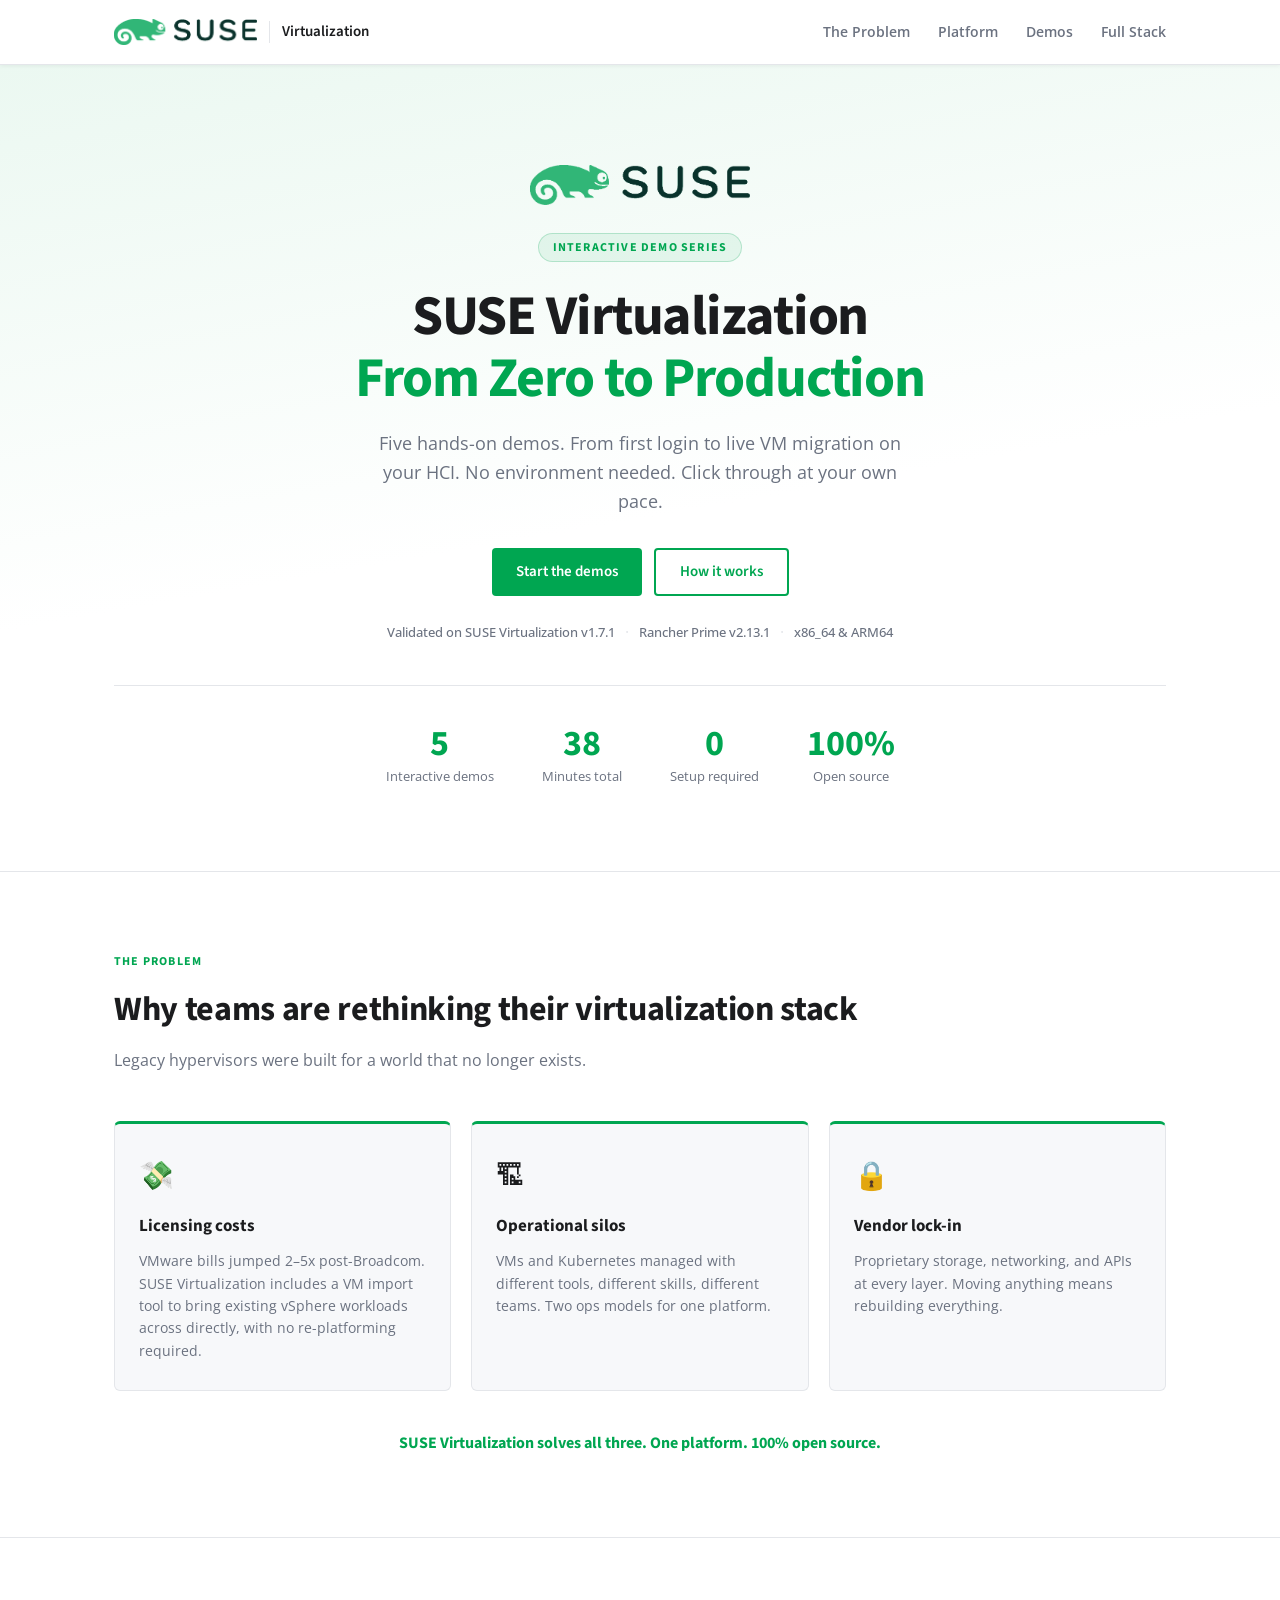
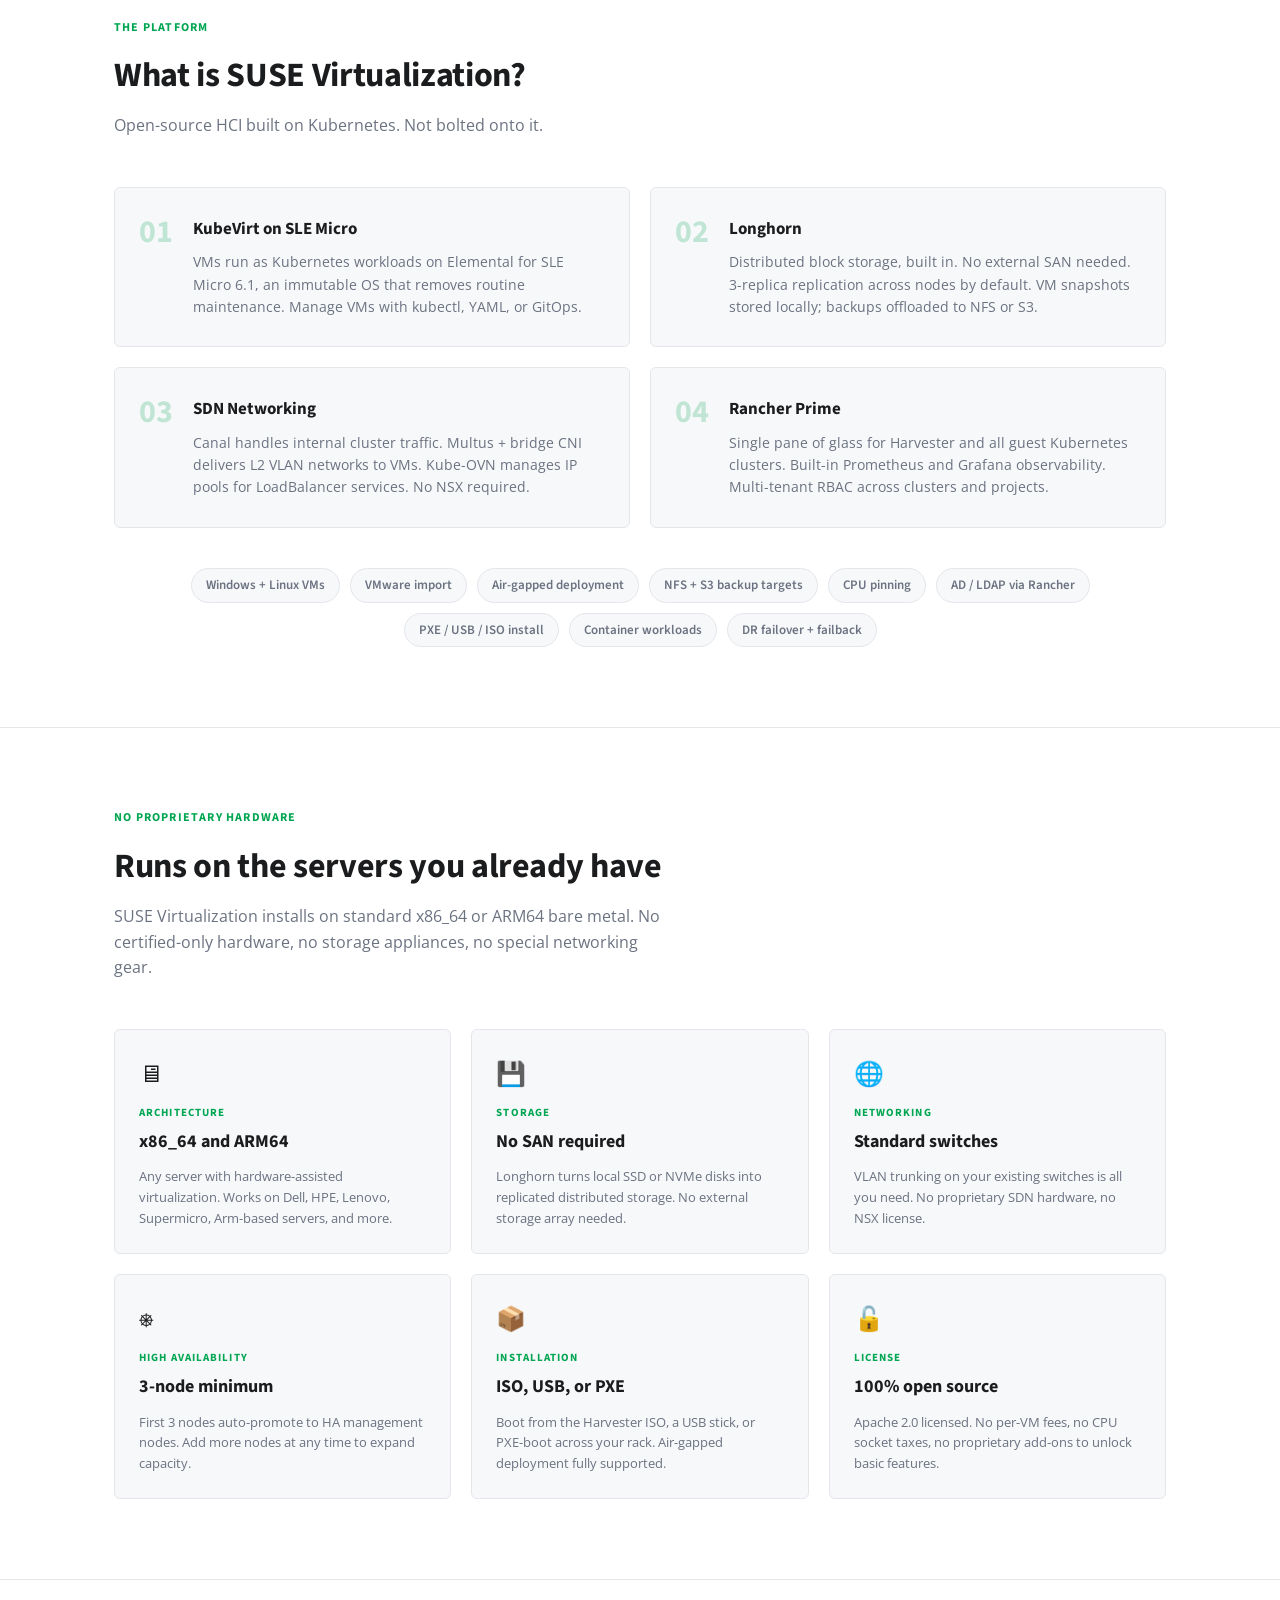
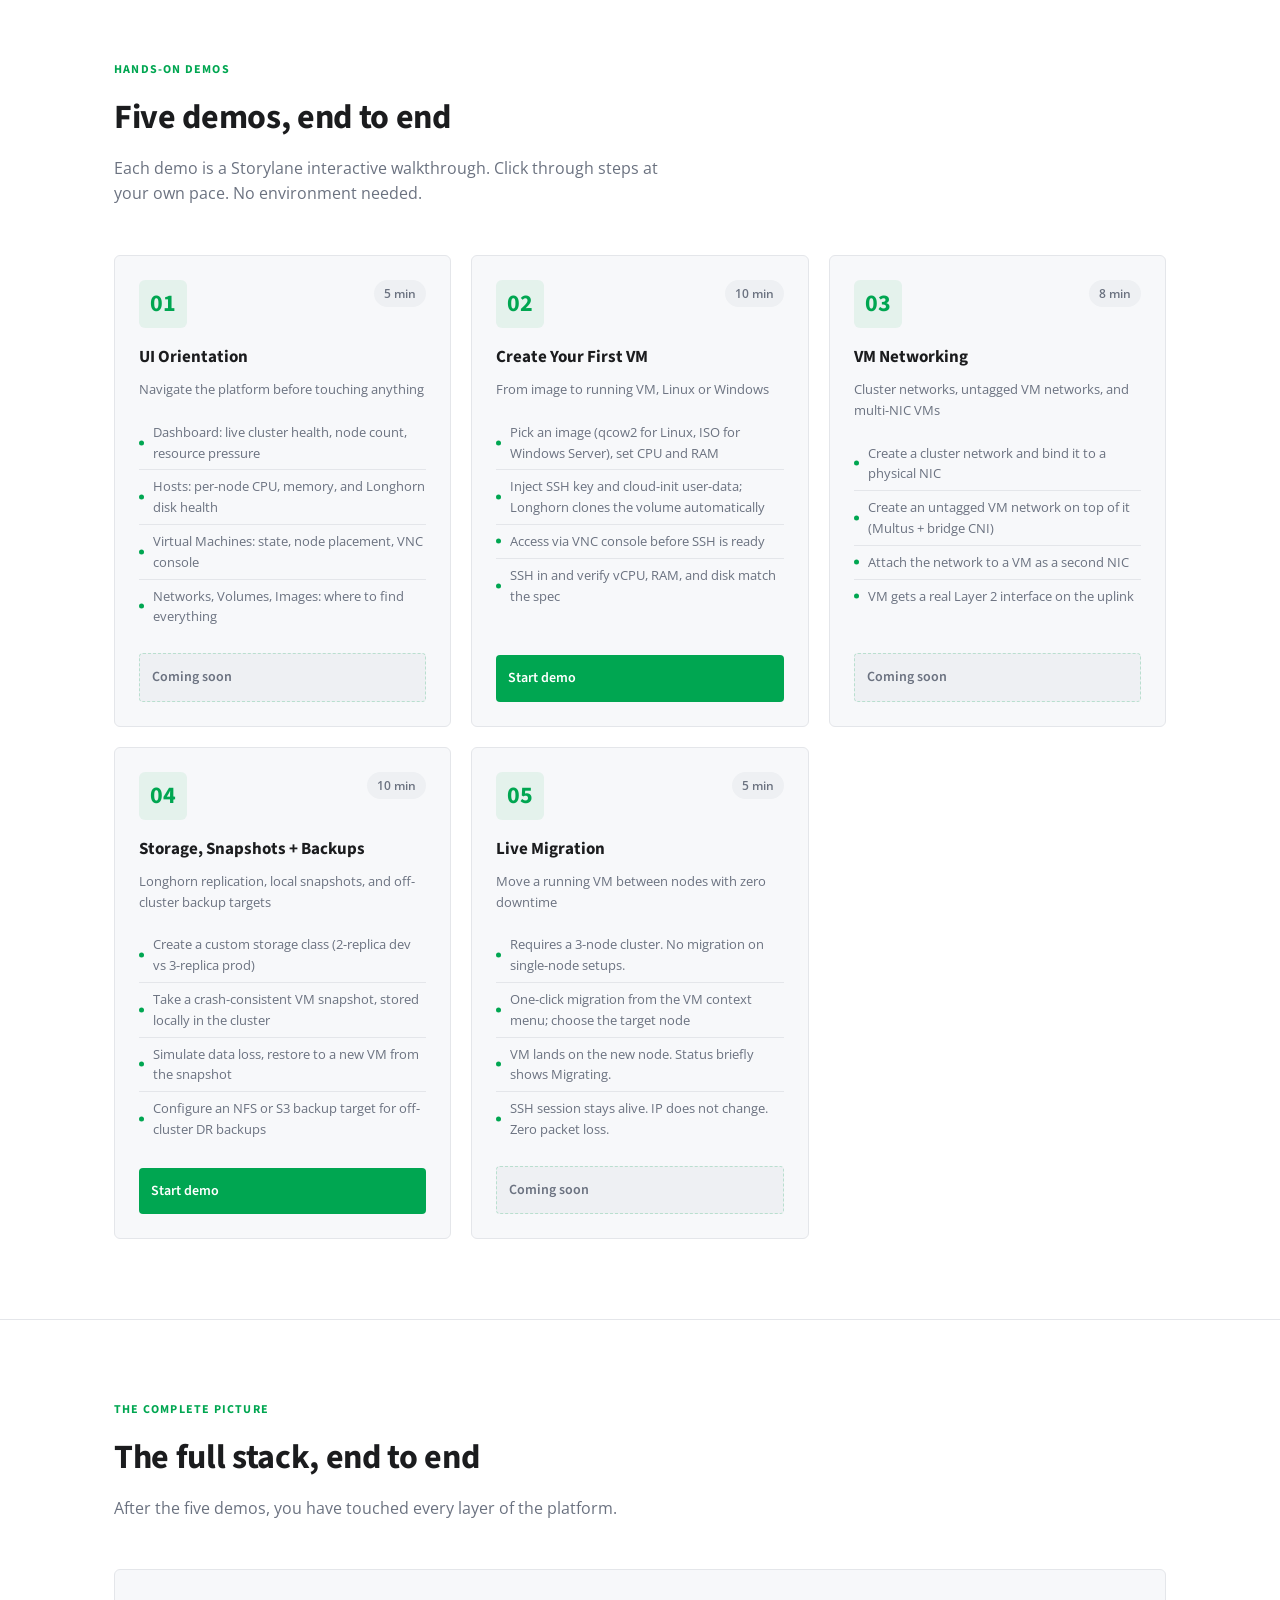
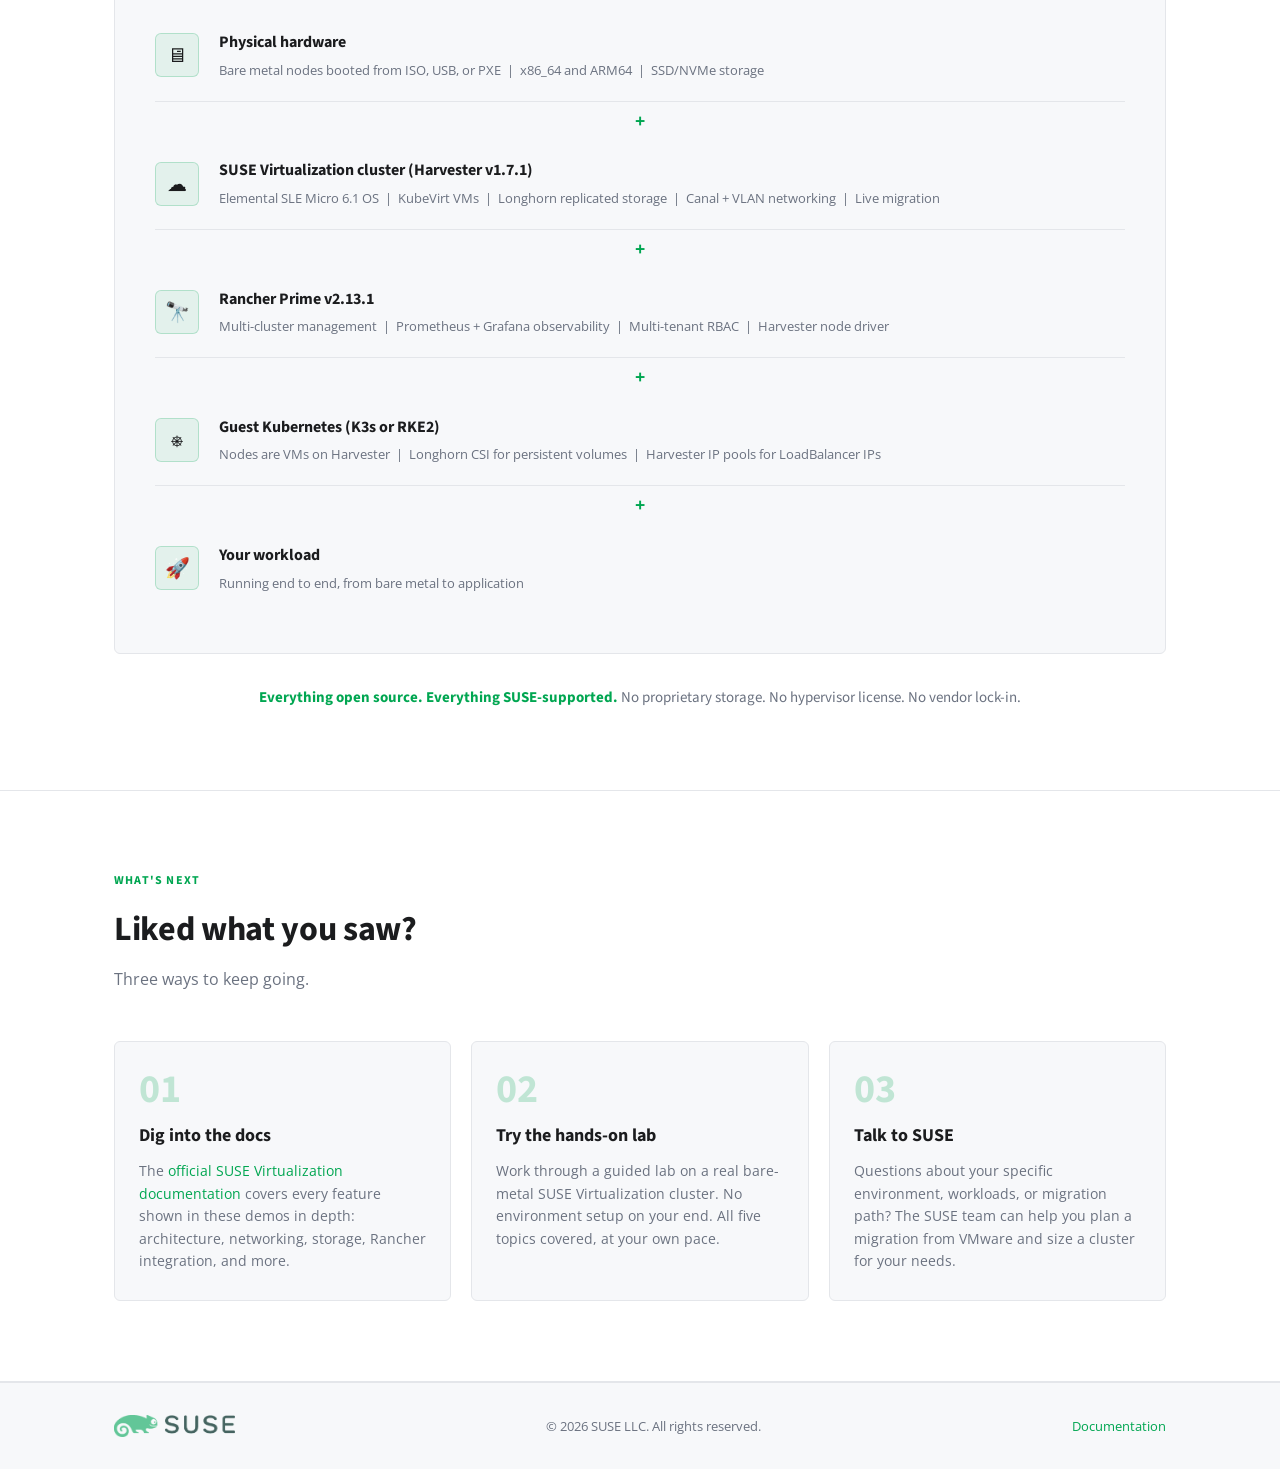
==== index.html @ 4e522ab7 "content: add Storylane link for Lab 04 Storage Snapshots and Backups" ====
<!DOCTYPE html>
<html lang="en">
<head>
  <meta charset="UTF-8">
  <meta name="viewport" content="width=device-width, initial-scale=1.0">
  <title>SUSE Virtualization: From Zero to Production</title>
  <meta name="description" content="Six interactive Storylane demos covering SUSE Virtualization from first login to a running Kubernetes cluster on your HCI.">
  <link rel="preconnect" href="https://fonts.googleapis.com">
  <link rel="preconnect" href="https://fonts.gstatic.com" crossorigin>
  <link href="https://fonts.googleapis.com/css2?family=Source+Sans+Pro:wght@400;600;700&family=Open+Sans:wght@400;500;600&display=swap" rel="stylesheet">
  <link rel="stylesheet" href="css/style.css">
</head>
<body>

<!-- ── Nav ────────────────────────────────────────────────────── -->
<nav>
  <div class="nav-inner">
    <a href="index.html" class="logo">
      <img src="img/suse-logo.png" alt="SUSE" class="logo-img">
      <span class="logo-divider"></span>
      <span class="logo-product">Virtualization</span>
    </a>
    <div class="nav-links">
      <a href="#problem">The Problem</a>
      <a href="#platform">Platform</a>
      <a href="#demos">Demos</a>
      <a href="#stack">Full Stack</a>
    </div>
  </div>
</nav>

<!-- ── Hero ───────────────────────────────────────────────────── -->
<section class="hero">
  <div class="container">
    <img src="img/suse-logo.png" alt="SUSE" class="hero-logo">
    <div class="hero-badge">Interactive Demo Series</div>
    <h1>SUSE Virtualization<br><span class="accent">From Zero to Production</span></h1>
    <p class="hero-sub">Five hands-on demos. From first login to live VM migration on your HCI. No environment needed. Click through at your own pace.</p>
    <div class="hero-ctas">
      <a href="#demos" class="btn btn-primary">Start the demos</a>
      <a href="#platform" class="btn btn-outline">How it works</a>
    </div>
    <div class="hero-meta">
      <span class="hero-version">Validated on SUSE Virtualization v1.7.1</span>
      <span class="hero-meta-sep">·</span>
      <span class="hero-version">Rancher Prime v2.13.1</span>
      <span class="hero-meta-sep">·</span>
      <span class="hero-version">x86_64 &amp; ARM64</span>
    </div>
    <div class="hero-stats">
      <div class="stat">
        <span class="stat-num">5</span>
        <span class="stat-label">Interactive demos</span>
      </div>
      <div class="stat">
        <span class="stat-num">38</span>
        <span class="stat-label">Minutes total</span>
      </div>
      <div class="stat">
        <span class="stat-num">0</span>
        <span class="stat-label">Setup required</span>
      </div>
      <div class="stat">
        <span class="stat-num">100%</span>
        <span class="stat-label">Open source</span>
      </div>
    </div>
  </div>
</section>

<!-- ── Problem ────────────────────────────────────────────────── -->
<section id="problem">
  <div class="container">
    <div class="section-label">The problem</div>
    <h2 class="section-title">Why teams are rethinking their virtualization stack</h2>
    <p class="section-sub">Legacy hypervisors were built for a world that no longer exists.</p>
    <div class="pain-grid">
      <div class="pain-card">
        <div class="pain-icon">💸</div>
        <div class="pain-title">Licensing costs</div>
        <p class="pain-body">VMware bills jumped 2–5x post-Broadcom. SUSE Virtualization includes a VM import tool to bring existing vSphere workloads across directly, with no re-platforming required.</p>
      </div>
      <div class="pain-card">
        <div class="pain-icon">🏗</div>
        <div class="pain-title">Operational silos</div>
        <p class="pain-body">VMs and Kubernetes managed with different tools, different skills, different teams. Two ops models for one platform.</p>
      </div>
      <div class="pain-card">
        <div class="pain-icon">🔒</div>
        <div class="pain-title">Vendor lock-in</div>
        <p class="pain-body">Proprietary storage, networking, and APIs at every layer. Moving anything means rebuilding everything.</p>
      </div>
    </div>
    <p class="problem-cta">SUSE Virtualization solves all three. One platform. 100% open source.</p>
  </div>
</section>

<!-- ── Platform ───────────────────────────────────────────────── -->
<section id="platform">
  <div class="container">
    <div class="section-label">The platform</div>
    <h2 class="section-title">What is SUSE Virtualization?</h2>
    <p class="section-sub">Open-source HCI built on Kubernetes. Not bolted onto it.</p>
    <div class="pillars-grid">
      <div class="pillar-card">
        <div class="pillar-num">01</div>
        <div>
          <div class="pillar-title">KubeVirt on SLE Micro</div>
          <p class="pillar-body">VMs run as Kubernetes workloads on Elemental for SLE Micro 6.1, an immutable OS that removes routine maintenance. Manage VMs with kubectl, YAML, or GitOps.</p>
        </div>
      </div>
      <div class="pillar-card">
        <div class="pillar-num">02</div>
        <div>
          <div class="pillar-title">Longhorn</div>
          <p class="pillar-body">Distributed block storage, built in. No external SAN needed. 3-replica replication across nodes by default. VM snapshots stored locally; backups offloaded to NFS or S3.</p>
        </div>
      </div>
      <div class="pillar-card">
        <div class="pillar-num">03</div>
        <div>
          <div class="pillar-title">SDN Networking</div>
          <p class="pillar-body">Canal handles internal cluster traffic. Multus + bridge CNI delivers L2 VLAN networks to VMs. Kube-OVN manages IP pools for LoadBalancer services. No NSX required.</p>
        </div>
      </div>
      <div class="pillar-card">
        <div class="pillar-num">04</div>
        <div>
          <div class="pillar-title">Rancher Prime</div>
          <p class="pillar-body">Single pane of glass for Harvester and all guest Kubernetes clusters. Built-in Prometheus and Grafana observability. Multi-tenant RBAC across clusters and projects.</p>
        </div>
      </div>
    </div>

    <div class="feature-strip">
      <span class="feature-pill">Windows + Linux VMs</span>
      <span class="feature-pill">VMware import</span>
      <span class="feature-pill">Air-gapped deployment</span>
      <span class="feature-pill">NFS + S3 backup targets</span>
      <span class="feature-pill">CPU pinning</span>
      <span class="feature-pill">AD / LDAP via Rancher</span>
      <span class="feature-pill">PXE / USB / ISO install</span>
      <span class="feature-pill">Container workloads</span>
      <span class="feature-pill">DR failover + failback</span>
    </div>
  </div>
</section>

<!-- ── Requirements ───────────────────────────────────────────── -->
<section id="requirements">
  <div class="container">
    <div class="section-label">No proprietary hardware</div>
    <h2 class="section-title">Runs on the servers you already have</h2>
    <p class="section-sub">SUSE Virtualization installs on standard x86_64 or ARM64 bare metal. No certified-only hardware, no storage appliances, no special networking gear.</p>
    <div class="req-grid">

      <div class="req-card">
        <div class="req-icon">🖥</div>
        <div class="req-label">Architecture</div>
        <div class="req-spec">x86_64 and ARM64</div>
        <p class="req-note">Any server with hardware-assisted virtualization. Works on Dell, HPE, Lenovo, Supermicro, Arm-based servers, and more.</p>
      </div>

      <div class="req-card">
        <div class="req-icon">💾</div>
        <div class="req-label">Storage</div>
        <div class="req-spec">No SAN required</div>
        <p class="req-note">Longhorn turns local SSD or NVMe disks into replicated distributed storage. No external storage array needed.</p>
      </div>

      <div class="req-card">
        <div class="req-icon">🌐</div>
        <div class="req-label">Networking</div>
        <div class="req-spec">Standard switches</div>
        <p class="req-note">VLAN trunking on your existing switches is all you need. No proprietary SDN hardware, no NSX license.</p>
      </div>

      <div class="req-card">
        <div class="req-icon">⎈</div>
        <div class="req-label">High availability</div>
        <div class="req-spec">3-node minimum</div>
        <p class="req-note">First 3 nodes auto-promote to HA management nodes. Add more nodes at any time to expand capacity.</p>
      </div>

      <div class="req-card">
        <div class="req-icon">📦</div>
        <div class="req-label">Installation</div>
        <div class="req-spec">ISO, USB, or PXE</div>
        <p class="req-note">Boot from the Harvester ISO, a USB stick, or PXE-boot across your rack. Air-gapped deployment fully supported.</p>
      </div>

      <div class="req-card">
        <div class="req-icon">🔓</div>
        <div class="req-label">License</div>
        <div class="req-spec">100% open source</div>
        <p class="req-note">Apache 2.0 licensed. No per-VM fees, no CPU socket taxes, no proprietary add-ons to unlock basic features.</p>
      </div>

    </div>
  </div>
</section>

<!-- ── Demos ──────────────────────────────────────────────────── -->
<section id="demos">
  <div class="container">
    <div class="section-label">Hands-on demos</div>
    <h2 class="section-title">Five demos, end to end</h2>
    <p class="section-sub">Each demo is a Storylane interactive walkthrough. Click through steps at your own pace. No environment needed.</p>
    <div class="demos-grid">

      <div class="demo-card">
        <div class="demo-header">
          <div class="demo-num">01</div>
          <span class="demo-duration">5 min</span>
        </div>
        <div class="demo-title">UI Orientation</div>
        <div class="demo-sub">Navigate the platform before touching anything</div>
        <ul class="demo-points">
          <li>Dashboard: live cluster health, node count, resource pressure</li>
          <li>Hosts: per-node CPU, memory, and Longhorn disk health</li>
          <li>Virtual Machines: state, node placement, VNC console</li>
          <li>Networks, Volumes, Images: where to find everything</li>
        </ul>
        <a href="lab.html?lab=01" target="_blank" class="btn-demo placeholder">Coming soon</a>
      </div>

      <div class="demo-card">
        <div class="demo-header">
          <div class="demo-num">02</div>
          <span class="demo-duration">10 min</span>
        </div>
        <div class="demo-title">Create Your First VM</div>
        <div class="demo-sub">From image to running VM, Linux or Windows</div>
        <ul class="demo-points">
          <li>Pick an image (qcow2 for Linux, ISO for Windows Server), set CPU and RAM</li>
          <li>Inject SSH key and cloud-init user-data; Longhorn clones the volume automatically</li>
          <li>Access via VNC console before SSH is ready</li>
          <li>SSH in and verify vCPU, RAM, and disk match the spec</li>
        </ul>
        <a href="lab.html?lab=02" target="_blank" class="btn-demo">Start demo</a>
      </div>

      <div class="demo-card">
        <div class="demo-header">
          <div class="demo-num">03</div>
          <span class="demo-duration">8 min</span>
        </div>
        <div class="demo-title">VM Networking</div>
        <div class="demo-sub">Cluster networks, untagged VM networks, and multi-NIC VMs</div>
        <ul class="demo-points">
          <li>Create a cluster network and bind it to a physical NIC</li>
          <li>Create an untagged VM network on top of it (Multus + bridge CNI)</li>
          <li>Attach the network to a VM as a second NIC</li>
          <li>VM gets a real Layer 2 interface on the uplink</li>
        </ul>
        <a href="lab.html?lab=03" target="_blank" class="btn-demo placeholder">Coming soon</a>
      </div>

      <div class="demo-card">
        <div class="demo-header">
          <div class="demo-num">04</div>
          <span class="demo-duration">10 min</span>
        </div>
        <div class="demo-title">Storage, Snapshots + Backups</div>
        <div class="demo-sub">Longhorn replication, local snapshots, and off-cluster backup targets</div>
        <ul class="demo-points">
          <li>Create a custom storage class (2-replica dev vs 3-replica prod)</li>
          <li>Take a crash-consistent VM snapshot, stored locally in the cluster</li>
          <li>Simulate data loss, restore to a new VM from the snapshot</li>
          <li>Configure an NFS or S3 backup target for off-cluster DR backups</li>
        </ul>
        <a href="lab.html?lab=04" target="_blank" class="btn-demo">Start demo</a>
      </div>

      <div class="demo-card">
        <div class="demo-header">
          <div class="demo-num">05</div>
          <span class="demo-duration">5 min</span>
        </div>
        <div class="demo-title">Live Migration</div>
        <div class="demo-sub">Move a running VM between nodes with zero downtime</div>
        <ul class="demo-points">
          <li>Requires a 3-node cluster. No migration on single-node setups.</li>
          <li>One-click migration from the VM context menu; choose the target node</li>
          <li>VM lands on the new node. Status briefly shows Migrating.</li>
          <li>SSH session stays alive. IP does not change. Zero packet loss.</li>
        </ul>
        <a href="lab.html?lab=05" target="_blank" class="btn-demo placeholder">Coming soon</a>
      </div>


    </div>
  </div>
</section>

<!-- ── Full Stack ─────────────────────────────────────────────── -->
<section id="stack">
  <div class="container">
    <div class="section-label">The complete picture</div>
    <h2 class="section-title">The full stack, end to end</h2>
    <p class="section-sub">After the five demos, you have touched every layer of the platform.</p>
    <div class="stack-diagram">
      <div class="stack-layer">
        <div class="stack-icon">🖥</div>
        <div class="stack-info">
          <div class="stack-name">Physical hardware</div>
          <div class="stack-desc">Bare metal nodes booted from ISO, USB, or PXE &nbsp;|&nbsp; x86_64 and ARM64 &nbsp;|&nbsp; SSD/NVMe storage</div>
        </div>
      </div>
      <div class="stack-connector">+</div>
      <div class="stack-layer">
        <div class="stack-icon">☁️</div>
        <div class="stack-info">
          <div class="stack-name">SUSE Virtualization cluster (Harvester v1.7.1)</div>
          <div class="stack-desc">Elemental SLE Micro 6.1 OS &nbsp;|&nbsp; KubeVirt VMs &nbsp;|&nbsp; Longhorn replicated storage &nbsp;|&nbsp; Canal + VLAN networking &nbsp;|&nbsp; Live migration</div>
        </div>
      </div>
      <div class="stack-connector">+</div>
      <div class="stack-layer">
        <div class="stack-icon">🔭</div>
        <div class="stack-info">
          <div class="stack-name">Rancher Prime v2.13.1</div>
          <div class="stack-desc">Multi-cluster management &nbsp;|&nbsp; Prometheus + Grafana observability &nbsp;|&nbsp; Multi-tenant RBAC &nbsp;|&nbsp; Harvester node driver</div>
        </div>
      </div>
      <div class="stack-connector">+</div>
      <div class="stack-layer">
        <div class="stack-icon">⎈</div>
        <div class="stack-info">
          <div class="stack-name">Guest Kubernetes (K3s or RKE2)</div>
          <div class="stack-desc">Nodes are VMs on Harvester &nbsp;|&nbsp; Longhorn CSI for persistent volumes &nbsp;|&nbsp; Harvester IP pools for LoadBalancer IPs</div>
        </div>
      </div>
      <div class="stack-connector">+</div>
      <div class="stack-layer">
        <div class="stack-icon">🚀</div>
        <div class="stack-info">
          <div class="stack-name">Your workload</div>
          <div class="stack-desc">Running end to end, from bare metal to application</div>
        </div>
      </div>
    </div>
    <p class="stack-footer">
      Everything open source. Everything SUSE-supported.
      <span> No proprietary storage. No hypervisor license. No vendor lock-in.</span>
    </p>
  </div>
</section>

<!-- ── Next Steps ─────────────────────────────────────────────── -->
<section>
  <div class="container">
    <div class="section-label">What's next</div>
    <h2 class="section-title">Liked what you saw?</h2>
    <p class="section-sub">Three ways to keep going.</p>
    <div class="steps-grid">
      <div class="step-card">
        <div class="step-n">01</div>
        <div class="step-title">Dig into the docs</div>
        <p class="step-body">The <a href="https://documentation.suse.com/cloudnative/virtualization/" target="_blank">official SUSE Virtualization documentation</a> covers every feature shown in these demos in depth: architecture, networking, storage, Rancher integration, and more.</p>
      </div>
      <div class="step-card">
        <div class="step-n">02</div>
        <div class="step-title">Try the hands-on lab</div>
        <p class="step-body">Work through a guided lab on a real bare-metal SUSE Virtualization cluster. No environment setup on your end. All five topics covered, at your own pace.</p>
      </div>
      <div class="step-card">
        <div class="step-n">03</div>
        <div class="step-title">Talk to SUSE</div>
        <p class="step-body">Questions about your specific environment, workloads, or migration path? The SUSE team can help you plan a migration from VMware and size a cluster for your needs.</p>
      </div>
    </div>
  </div>
</section>

<!-- ── Footer ─────────────────────────────────────────────────── -->
<footer>
  <div class="container">
    <div class="footer-inner">
      <img src="img/suse-logo.png" alt="SUSE" class="footer-logo-img">
      <span>© 2026 SUSE LLC. All rights reserved.</span>
      <a href="https://documentation.suse.com/cloudnative/virtualization/" target="_blank">Documentation</a>
    </div>
  </div>
</footer>

</body>
</html>
---- css/style.css ----
:root {
  --bg:           #FFFFFF;
  --surface:      #F7F8FA;
  --surface-hi:   #EEF0F3;
  --green:        #00A651;
  --green-alt:    #73BA25;
  --green-dim:    rgba(0, 166, 81, 0.08);
  --green-border: rgba(0, 166, 81, 0.22);
  --text:         #1B1C1E;
  --gray:         #6B7280;
  --border:       #E4E6EA;
  --font-head:    'Source Sans Pro', system-ui, sans-serif;
  --font-body:    'Open Sans', system-ui, sans-serif;
}

*, *::before, *::after { box-sizing: border-box; margin: 0; padding: 0; }

html { scroll-behavior: smooth; }

body {
  background: var(--bg);
  color: var(--text);
  font-family: var(--font-body);
  font-size: 16px;
  line-height: 1.6;
  -webkit-font-smoothing: antialiased;
}

.container { max-width: 1100px; margin: 0 auto; padding: 0 24px; }

a { color: var(--green); text-decoration: none; }
a:hover { text-decoration: underline; }

/* ── Nav ─────────────────────────────────────────────────────── */
nav {
  position: sticky;
  top: 0;
  z-index: 100;
  background: rgba(255, 255, 255, 0.96);
  backdrop-filter: blur(12px);
  border-bottom: 1px solid var(--border);
  box-shadow: 0 1px 4px rgba(0, 0, 0, 0.06);
}

.nav-inner {
  max-width: 1100px;
  margin: 0 auto;
  padding: 0 24px;
  height: 64px;
  display: flex;
  align-items: center;
  justify-content: space-between;
}

.logo {
  display: flex;
  align-items: center;
  gap: 12px;
  text-decoration: none;
}
.logo:hover { text-decoration: none; }
.logo-img { height: 26px; width: auto; display: block; }
.logo-divider {
  width: 1px;
  height: 22px;
  background: var(--border);
  flex-shrink: 0;
}
.logo-product { color: var(--text); font-family: var(--font-head); font-size: 15px; font-weight: 600; }

.nav-links { display: flex; gap: 28px; }
.nav-links a { color: var(--gray); font-size: 14px; font-weight: 600; transition: color 0.15s; }
.nav-links a:hover { color: var(--green); text-decoration: none; }

/* ── Buttons ─────────────────────────────────────────────────── */
.btn {
  display: inline-flex;
  align-items: center;
  gap: 8px;
  padding: 10px 24px;
  border-radius: 4px;
  font-family: var(--font-head);
  font-size: 15px;
  font-weight: 600;
  cursor: pointer;
  transition: all 0.15s;
  text-decoration: none;
}
.btn-primary  { background: var(--green); color: #fff; }
.btn-primary:hover  { background: #008f46; text-decoration: none; }
.btn-outline  { border: 2px solid var(--green); color: var(--green); background: transparent; }
.btn-outline:hover  { background: var(--green-dim); text-decoration: none; }
.btn-demo {
  width: 100%;
  justify-content: center;
  background: var(--green);
  color: #fff;
  padding: 12px;
  border-radius: 4px;
  font-family: var(--font-head);
  font-size: 14px;
  font-weight: 600;
  margin-top: auto;
}
.btn-demo:hover { background: #008f46; text-decoration: none; }
.btn-demo.placeholder {
  background: var(--surface-hi);
  color: var(--gray);
  border: 1px dashed var(--green-border);
  cursor: default;
}

/* ── Hero ────────────────────────────────────────────────────── */
.hero {
  padding: 100px 0 84px;
  text-align: center;
  border-bottom: 1px solid var(--border);
  background: linear-gradient(170deg, #EBF8F1 0%, #FFFFFF 55%);
}

.hero-logo {
  height: 40px;
  width: auto;
  margin: 0 auto 28px;
  display: block;
}

.hero-badge {
  display: inline-block;
  background: var(--green-dim);
  border: 1px solid var(--green-border);
  color: var(--green);
  font-family: var(--font-head);
  font-size: 12px;
  font-weight: 700;
  letter-spacing: 0.10em;
  text-transform: uppercase;
  padding: 4px 14px;
  border-radius: 999px;
  margin-bottom: 24px;
}

.hero h1 {
  font-family: var(--font-head);
  font-size: clamp(36px, 5vw, 56px);
  font-weight: 700;
  line-height: 1.1;
  letter-spacing: -0.02em;
  color: var(--text);
  margin-bottom: 20px;
}
.hero h1 .accent { color: var(--green); }

.hero-sub {
  color: var(--gray);
  font-size: 18px;
  max-width: 560px;
  margin: 0 auto 32px;
}

.hero-ctas { display: flex; gap: 12px; justify-content: center; margin-bottom: 24px; }

.hero-meta {
  display: flex;
  align-items: center;
  justify-content: center;
  gap: 10px;
  margin-bottom: 40px;
}
.hero-version {
  font-size: 13px;
  color: var(--gray);
  font-weight: 500;
}
.hero-meta-sep { color: var(--border); font-size: 16px; }

.hero-stats {
  display: flex;
  gap: 48px;
  justify-content: center;
  padding-top: 40px;
  border-top: 1px solid var(--border);
}
.stat { display: flex; flex-direction: column; align-items: center; }
.stat-num   { font-family: var(--font-head); font-size: 36px; font-weight: 700; color: var(--green); line-height: 1; }
.stat-label { font-size: 13px; color: var(--gray); margin-top: 4px; }

/* ── Sections shared ─────────────────────────────────────────── */
section { padding: 80px 0; border-bottom: 1px solid var(--border); }
.section-label {
  font-family: var(--font-head);
  font-size: 12px;
  font-weight: 700;
  letter-spacing: 0.10em;
  text-transform: uppercase;
  color: var(--green);
  margin-bottom: 12px;
}
.section-title {
  font-family: var(--font-head);
  font-size: clamp(24px, 3vw, 34px);
  font-weight: 700;
  letter-spacing: -0.01em;
  color: var(--text);
  margin-bottom: 10px;
}
.section-sub { color: var(--gray); font-size: 16px; max-width: 560px; margin-bottom: 48px; }

/* ── Problem ─────────────────────────────────────────────────── */
.pain-grid { display: grid; grid-template-columns: repeat(3, 1fr); gap: 20px; }
.pain-card {
  background: var(--surface);
  border: 1px solid var(--border);
  border-top: 3px solid var(--green);
  border-radius: 6px;
  padding: 28px 24px;
}
.pain-icon { font-size: 28px; margin-bottom: 16px; }
.pain-title { font-family: var(--font-head); font-size: 17px; font-weight: 700; margin-bottom: 10px; color: var(--text); }
.pain-body  { color: var(--gray); font-size: 14px; line-height: 1.6; }

.problem-cta {
  margin-top: 40px;
  text-align: center;
  font-family: var(--font-head);
  font-size: 16px;
  font-weight: 700;
  color: var(--green);
}

/* ── Platform pillars ────────────────────────────────────────── */
.pillars-grid { display: grid; grid-template-columns: repeat(2, 1fr); gap: 20px; }
.pillar-card {
  background: var(--surface);
  border: 1px solid var(--border);
  border-radius: 6px;
  padding: 28px 24px;
  display: flex;
  gap: 20px;
}
.pillar-num {
  font-family: var(--font-head);
  font-size: 32px;
  font-weight: 700;
  color: var(--green);
  opacity: 0.22;
  line-height: 1;
  flex-shrink: 0;
}
.pillar-title { font-family: var(--font-head); font-size: 17px; font-weight: 700; margin-bottom: 8px; color: var(--text); }
.pillar-body  { color: var(--gray); font-size: 14px; line-height: 1.6; }

/* ── Requirements ────────────────────────────────────────────── */
.req-grid { display: grid; grid-template-columns: repeat(3, 1fr); gap: 20px; }
.req-card {
  background: var(--surface);
  border: 1px solid var(--border);
  border-radius: 6px;
  padding: 24px;
}
.req-icon { font-size: 24px; margin-bottom: 12px; }
.req-label {
  font-family: var(--font-head);
  font-size: 11px;
  font-weight: 700;
  letter-spacing: 0.10em;
  text-transform: uppercase;
  color: var(--green);
  margin-bottom: 6px;
}
.req-spec {
  font-family: var(--font-head);
  font-size: 18px;
  font-weight: 700;
  color: var(--text);
  margin-bottom: 10px;
}
.req-prod { font-size: 14px; font-weight: 400; color: var(--gray); }
.req-note { font-size: 13px; color: var(--gray); line-height: 1.6; }

/* ── Demos grid ──────────────────────────────────────────────── */
.demos-grid { display: grid; grid-template-columns: repeat(3, 1fr); gap: 20px; }
.demo-card {
  background: var(--surface);
  border: 1px solid var(--border);
  border-radius: 6px;
  padding: 24px;
  display: flex;
  flex-direction: column;
  transition: box-shadow 0.15s, border-color 0.15s;
}
.demo-card:hover { border-color: var(--green); box-shadow: 0 4px 16px rgba(0, 166, 81, 0.10); }

.demo-header { display: flex; align-items: flex-start; justify-content: space-between; margin-bottom: 16px; }
.demo-num {
  font-family: var(--font-head);
  font-size: 24px;
  font-weight: 700;
  color: var(--green);
  line-height: 1;
  background: var(--green-dim);
  width: 48px; height: 48px;
  display: flex; align-items: center; justify-content: center;
  border-radius: 6px;
}
.demo-duration {
  font-size: 12px;
  font-weight: 600;
  color: var(--gray);
  background: var(--surface-hi);
  padding: 4px 10px;
  border-radius: 999px;
}
.demo-title { font-family: var(--font-head); font-size: 17px; font-weight: 700; margin-bottom: 8px; color: var(--text); }
.demo-sub   { color: var(--gray); font-size: 13px; margin-bottom: 16px; }
.demo-points { list-style: none; margin-bottom: 20px; flex: 1; }
.demo-points li {
  font-size: 13px;
  color: var(--gray);
  padding: 6px 0 6px 14px;
  border-bottom: 1px solid var(--border);
  position: relative;
}
.demo-points li::before {
  content: '';
  position: absolute;
  left: 0; top: 50%;
  transform: translateY(-50%);
  width: 5px; height: 5px;
  border-radius: 50%;
  background: var(--green);
}
.demo-points li:last-child { border-bottom: none; }

/* ── Full Stack ──────────────────────────────────────────────── */
.stack-diagram {
  background: var(--surface);
  border: 1px solid var(--border);
  border-radius: 6px;
  padding: 40px;
  display: flex;
  flex-direction: column;
  gap: 0;
}
.stack-layer {
  display: flex;
  align-items: center;
  gap: 20px;
  padding: 20px 0;
  border-bottom: 1px solid var(--border);
}
.stack-layer:last-child { border-bottom: none; }
.stack-connector {
  text-align: center;
  color: var(--green);
  font-size: 18px;
  font-weight: 700;
  padding: 4px 0;
}
.stack-icon {
  width: 44px; height: 44px;
  background: var(--green-dim);
  border: 1px solid var(--green-border);
  border-radius: 6px;
  display: flex; align-items: center; justify-content: center;
  font-size: 20px;
  flex-shrink: 0;
}
.stack-name { font-family: var(--font-head); font-size: 16px; font-weight: 700; margin-bottom: 4px; color: var(--text); }
.stack-desc { font-size: 13px; color: var(--gray); }

.stack-footer {
  margin-top: 32px;
  text-align: center;
  font-family: var(--font-head);
  font-size: 15px;
  font-weight: 700;
  color: var(--green);
}
.stack-footer span { color: var(--gray); font-weight: 400; }

/* ── Next Steps ──────────────────────────────────────────────── */
.steps-grid { display: grid; grid-template-columns: repeat(3, 1fr); gap: 20px; }
.step-card {
  background: var(--surface);
  border: 1px solid var(--border);
  border-radius: 6px;
  padding: 28px 24px;
}
.step-n    { font-family: var(--font-head); font-size: 40px; font-weight: 700; color: var(--green); opacity: 0.22; line-height: 1; margin-bottom: 12px; }
.step-title{ font-family: var(--font-head); font-size: 18px; font-weight: 700; margin-bottom: 10px; color: var(--text); }
.step-body { font-size: 14px; color: var(--gray); line-height: 1.6; }

/* ── Footer ──────────────────────────────────────────────────── */
footer {
  padding: 32px 0;
  border-top: 1px solid var(--border);
  background: var(--surface);
  text-align: center;
  color: var(--gray);
  font-size: 13px;
}
.footer-inner { display: flex; align-items: center; justify-content: space-between; flex-wrap: wrap; gap: 12px; }
.footer-logo-img { height: 22px; width: auto; display: block; opacity: 0.75; }
.footer-logo-img:hover { opacity: 1; }

/* ── Schedule page ───────────────────────────────────────────── */
.page-hero { padding: 64px 0 48px; border-bottom: 1px solid var(--border); background: linear-gradient(170deg, #EBF8F1 0%, #FFFFFF 55%); }
.page-hero-logo { height: 32px; width: auto; display: block; margin-bottom: 20px; }
.page-hero h1 { font-family: var(--font-head); font-size: clamp(28px, 4vw, 42px); font-weight: 700; letter-spacing: -0.01em; margin-bottom: 10px; color: var(--text); }
.page-hero p  { color: var(--gray); font-size: 16px; }

.schedule-section { padding: 64px 0; }

.day-grid { display: flex; flex-direction: column; gap: 16px; margin-bottom: 48px; }
.day-card {
  background: var(--surface);
  border: 1px solid var(--border);
  border-radius: 6px;
  padding: 24px 28px;
  display: grid;
  grid-template-columns: 80px 1fr;
  gap: 24px;
  align-items: start;
}
.day-label {
  font-family: var(--font-head);
  font-size: 13px;
  font-weight: 700;
  color: var(--green);
  text-transform: uppercase;
  letter-spacing: 0.08em;
  padding-top: 2px;
}
.day-tasks h3 { font-family: var(--font-head); font-size: 16px; font-weight: 700; margin-bottom: 8px; color: var(--text); }
.day-tasks p  { font-size: 14px; color: var(--gray); line-height: 1.6; }
.day-tags     { display: flex; gap: 8px; flex-wrap: wrap; margin-top: 10px; }
.tag {
  font-size: 12px;
  font-weight: 600;
  padding: 3px 10px;
  border-radius: 999px;
  background: var(--green-dim);
  border: 1px solid var(--green-border);
  color: var(--green);
}

.checklist-section { padding: 0 0 64px; }
.checklist-title   { font-family: var(--font-head); font-size: 20px; font-weight: 700; margin-bottom: 24px; color: var(--text); }
.checklist-table   { width: 100%; border-collapse: collapse; font-size: 14px; }
.checklist-table th {
  text-align: left;
  padding: 10px 14px;
  background: var(--surface);
  color: var(--gray);
  font-family: var(--font-head);
  font-weight: 700;
  font-size: 12px;
  text-transform: uppercase;
  letter-spacing: 0.06em;
  border-bottom: 2px solid var(--border);
}
.checklist-table td {
  padding: 12px 14px;
  border-bottom: 1px solid var(--border);
  color: var(--text);
}
.checklist-table tr:last-child td { border-bottom: none; }
.checklist-table tbody tr:hover { background: var(--surface); }
.check { color: var(--gray); font-size: 16px; }

/* ── Feature strip ───────────────────────────────────────────── */
.feature-strip {
  display: flex;
  flex-wrap: wrap;
  gap: 10px;
  justify-content: center;
  margin-top: 40px;
}
.feature-pill {
  font-family: var(--font-head);
  font-size: 13px;
  font-weight: 600;
  padding: 6px 14px;
  border-radius: 999px;
  background: var(--surface);
  border: 1px solid var(--border);
  color: var(--gray);
}

/* ── POC checklist (schedule.html) ───────────────────────────── */
.poc-section { padding: 64px 0; background: var(--surface); }
.poc-categories {
  display: grid;
  grid-template-columns: repeat(2, 1fr);
  gap: 28px;
  margin-top: 36px;
}
.poc-category {
  background: var(--bg);
  border: 1px solid var(--border);
  border-radius: 8px;
  padding: 22px 24px;
}
.poc-cat-title {
  font-family: var(--font-head);
  font-size: 11px;
  font-weight: 700;
  letter-spacing: 0.10em;
  text-transform: uppercase;
  color: var(--green);
  margin-bottom: 14px;
}
.poc-list {
  list-style: none;
  display: flex;
  flex-direction: column;
  gap: 8px;
}
.poc-list li {
  display: flex;
  align-items: baseline;
  gap: 10px;
  font-size: 14px;
  color: var(--text);
  line-height: 1.5;
}
.poc-num {
  font-family: var(--font-head);
  font-size: 11px;
  font-weight: 700;
  color: var(--gray);
  flex-shrink: 0;
  min-width: 22px;
}
.poc-note {
  margin-top: 32px;
  font-size: 13px;
  color: var(--gray);
  text-align: center;
}

/* ── Responsive: tablet (769px – 1024px) ────────────────────── */
@media (min-width: 769px) and (max-width: 1024px) {
  .container, .nav-inner { padding: 0 32px; }
  .pain-grid    { grid-template-columns: repeat(2, 1fr); }
  .req-grid     { grid-template-columns: repeat(2, 1fr); }
  .demos-grid   { grid-template-columns: repeat(2, 1fr); }
  .steps-grid   { grid-template-columns: repeat(2, 1fr); }
  .poc-categories { grid-template-columns: 1fr; }
  section       { padding: 64px 0; }
  .hero         { padding: 72px 0 64px; }
  .nav-links    { gap: 18px; }
  .nav-links a  { font-size: 13px; }
}

/* ── Responsive: large screens (≥1440px) ────────────────────── */
@media (min-width: 1440px) {
  .container, .nav-inner { max-width: 1360px; }
  body          { font-size: 17px; }
  section       { padding: 96px 0; }
  .hero         { padding: 120px 0 96px; }
  .hero-sub     { font-size: 20px; max-width: 640px; }
  .section-sub  { font-size: 17px; max-width: 680px; }
  .pain-body, .pillar-body, .req-note, .step-body { font-size: 15px; }
  .demo-sub     { font-size: 14px; }
  .demo-points li { font-size: 14px; }
}

/* ── Responsive: extra large screens (≥1920px) ──────────────── */
@media (min-width: 1920px) {
  .container, .nav-inner { max-width: 1760px; }
  body          { font-size: 18px; }
  section       { padding: 112px 0; }
  .hero         { padding: 140px 0 112px; }
  .hero-sub     { font-size: 22px; max-width: 760px; }
  .section-sub  { font-size: 18px; max-width: 800px; }
  .nav-inner    { height: 72px; }
  .logo-img     { height: 30px; }
  .logo-product { font-size: 17px; }
  .nav-links a  { font-size: 16px; }
  .pain-body, .pillar-body, .req-note, .step-body { font-size: 16px; }
  .demo-sub     { font-size: 15px; }
  .demo-points li { font-size: 15px; }
  .stack-desc   { font-size: 15px; }
  .stat-num     { font-size: 44px; }
  .stat-label   { font-size: 15px; }
}

/* ── Responsive: ultrawide screens (≥2560px) ────────────────── */
@media (min-width: 2560px) {
  .container, .nav-inner { max-width: 2200px; }
  body          { font-size: 20px; }
  .demos-grid   { grid-template-columns: repeat(6, 1fr); }
  .pain-grid    { grid-template-columns: repeat(3, 1fr); }
  .req-grid     { grid-template-columns: repeat(6, 1fr); }
  .steps-grid   { grid-template-columns: repeat(3, 1fr); }
}

/* ── Responsive: mobile (≤768px) ────────────────────────────── */
@media (max-width: 768px) {
  .pain-grid    { grid-template-columns: 1fr; }
  .pillars-grid { grid-template-columns: 1fr; }
  .req-grid     { grid-template-columns: 1fr; }
  .demos-grid   { grid-template-columns: 1fr; }
  .steps-grid   { grid-template-columns: 1fr; }
  .hero-stats   { gap: 24px; flex-wrap: wrap; }
  .nav-links    { display: none; }
  .day-card     { grid-template-columns: 1fr; gap: 8px; }
  .footer-inner { flex-direction: column; text-align: center; }
  .poc-categories { grid-template-columns: 1fr; }
  section       { padding: 48px 0; }
  .hero         { padding: 56px 0 48px; }
}
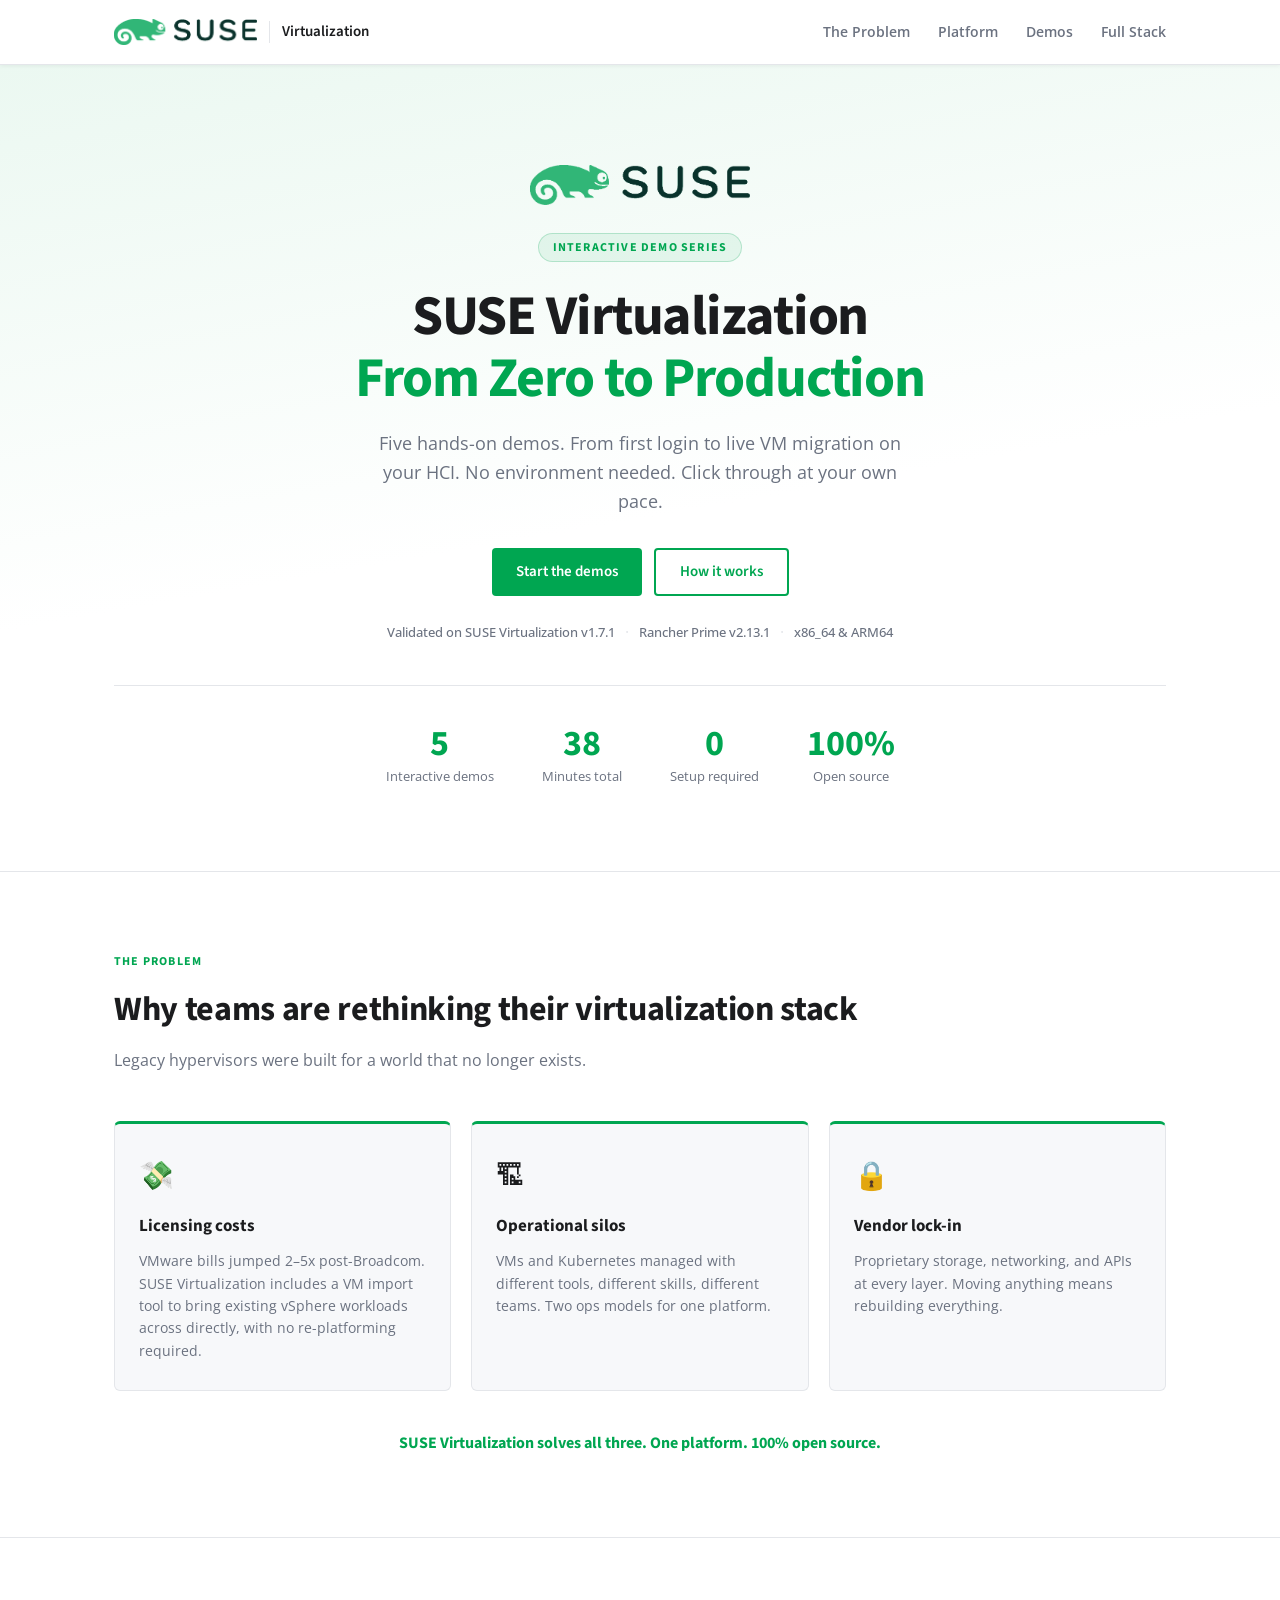
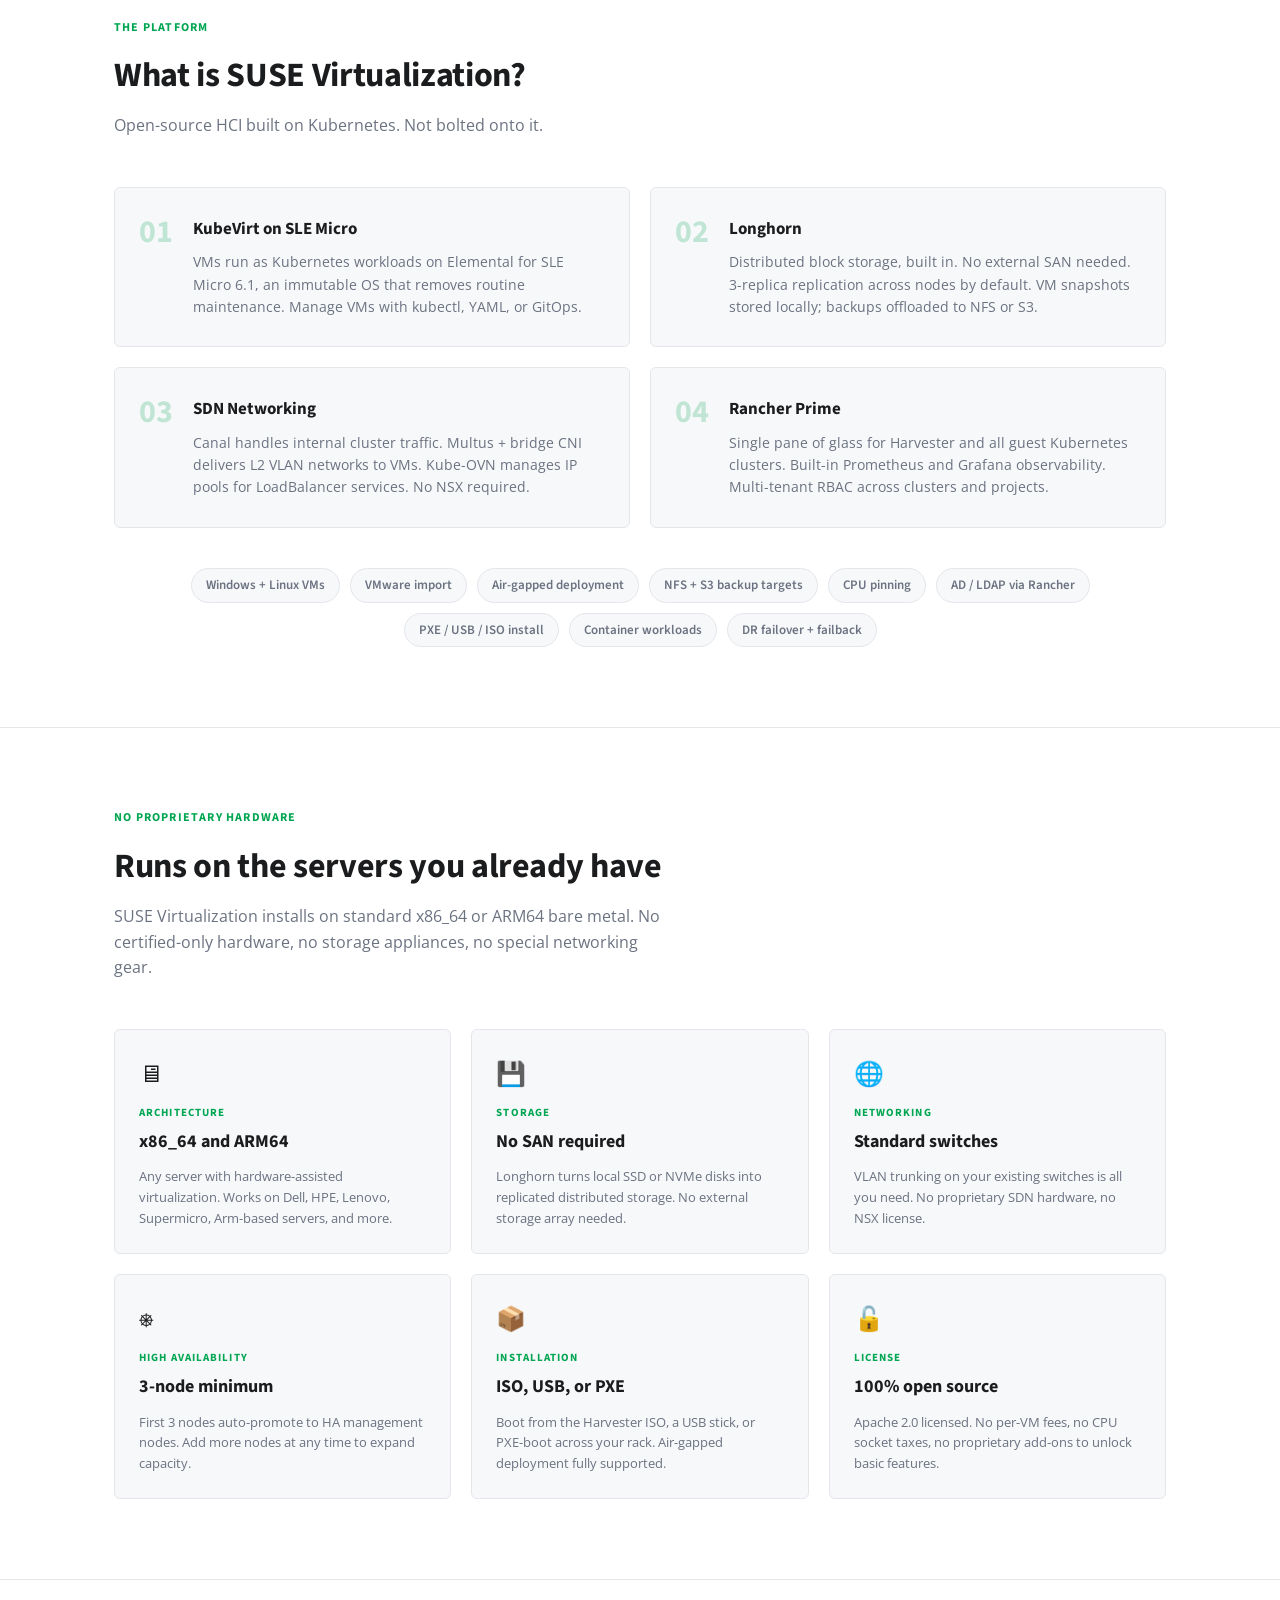
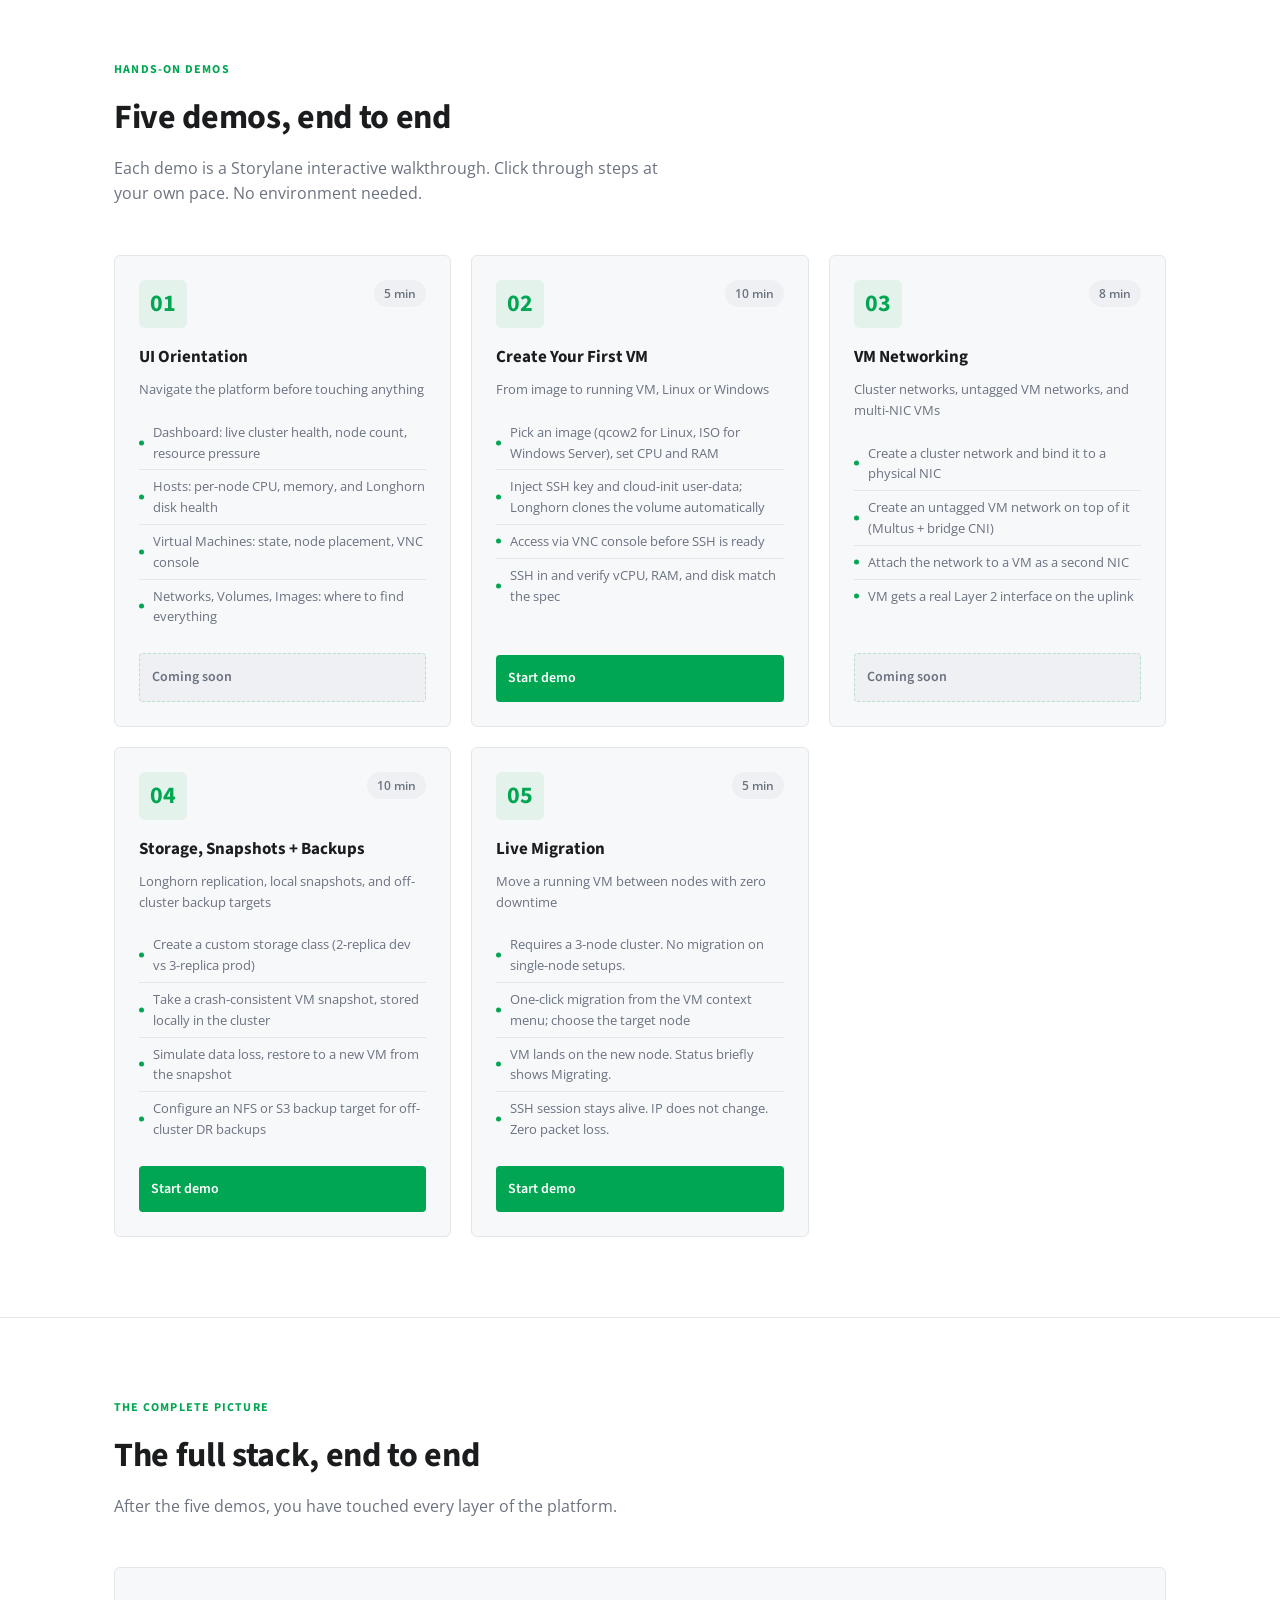
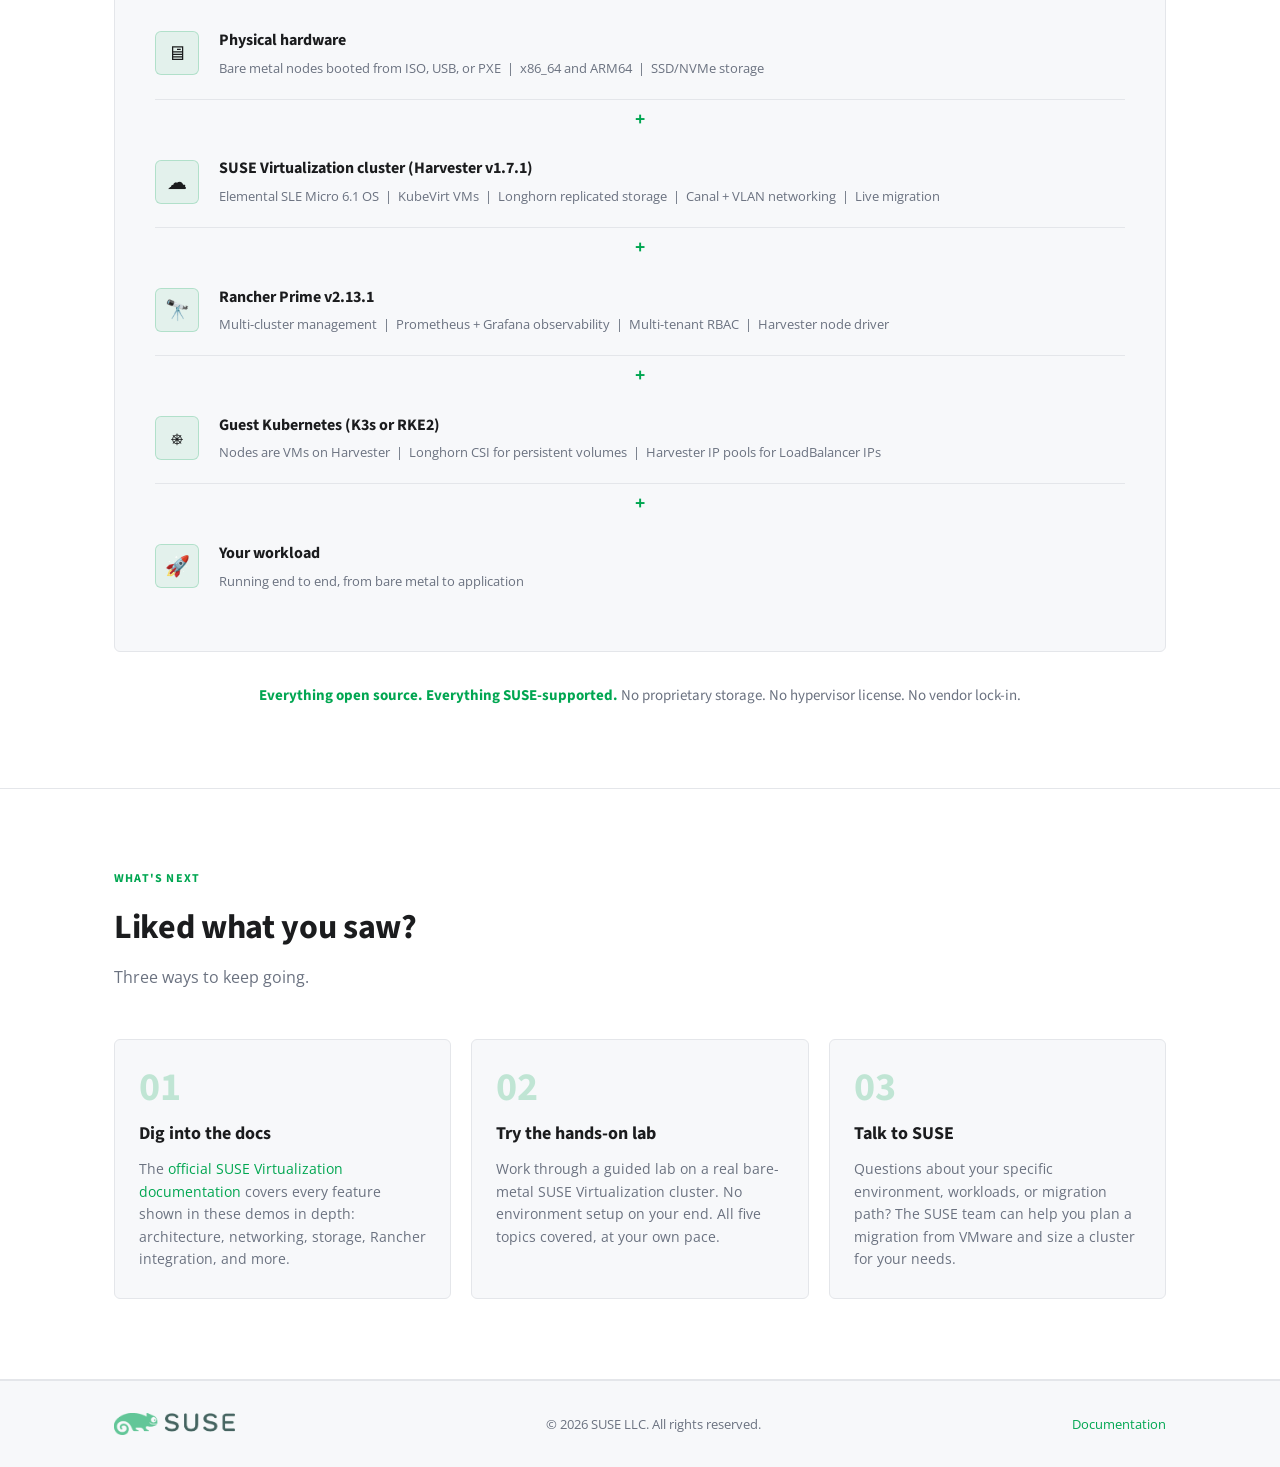
==== commit 7bef86da: "content: add Storylane link for Lab 05 Live Migration" ====
--- a/index.html
+++ b/index.html
@@ -285,7 +285,7 @@
           <li>VM lands on the new node. Status briefly shows Migrating.</li>
           <li>SSH session stays alive. IP does not change. Zero packet loss.</li>
         </ul>
-        <a href="lab.html?lab=05" target="_blank" class="btn-demo placeholder">Coming soon</a>
+        <a href="lab.html?lab=05" target="_blank" class="btn-demo">Start demo</a>
       </div>
 
 
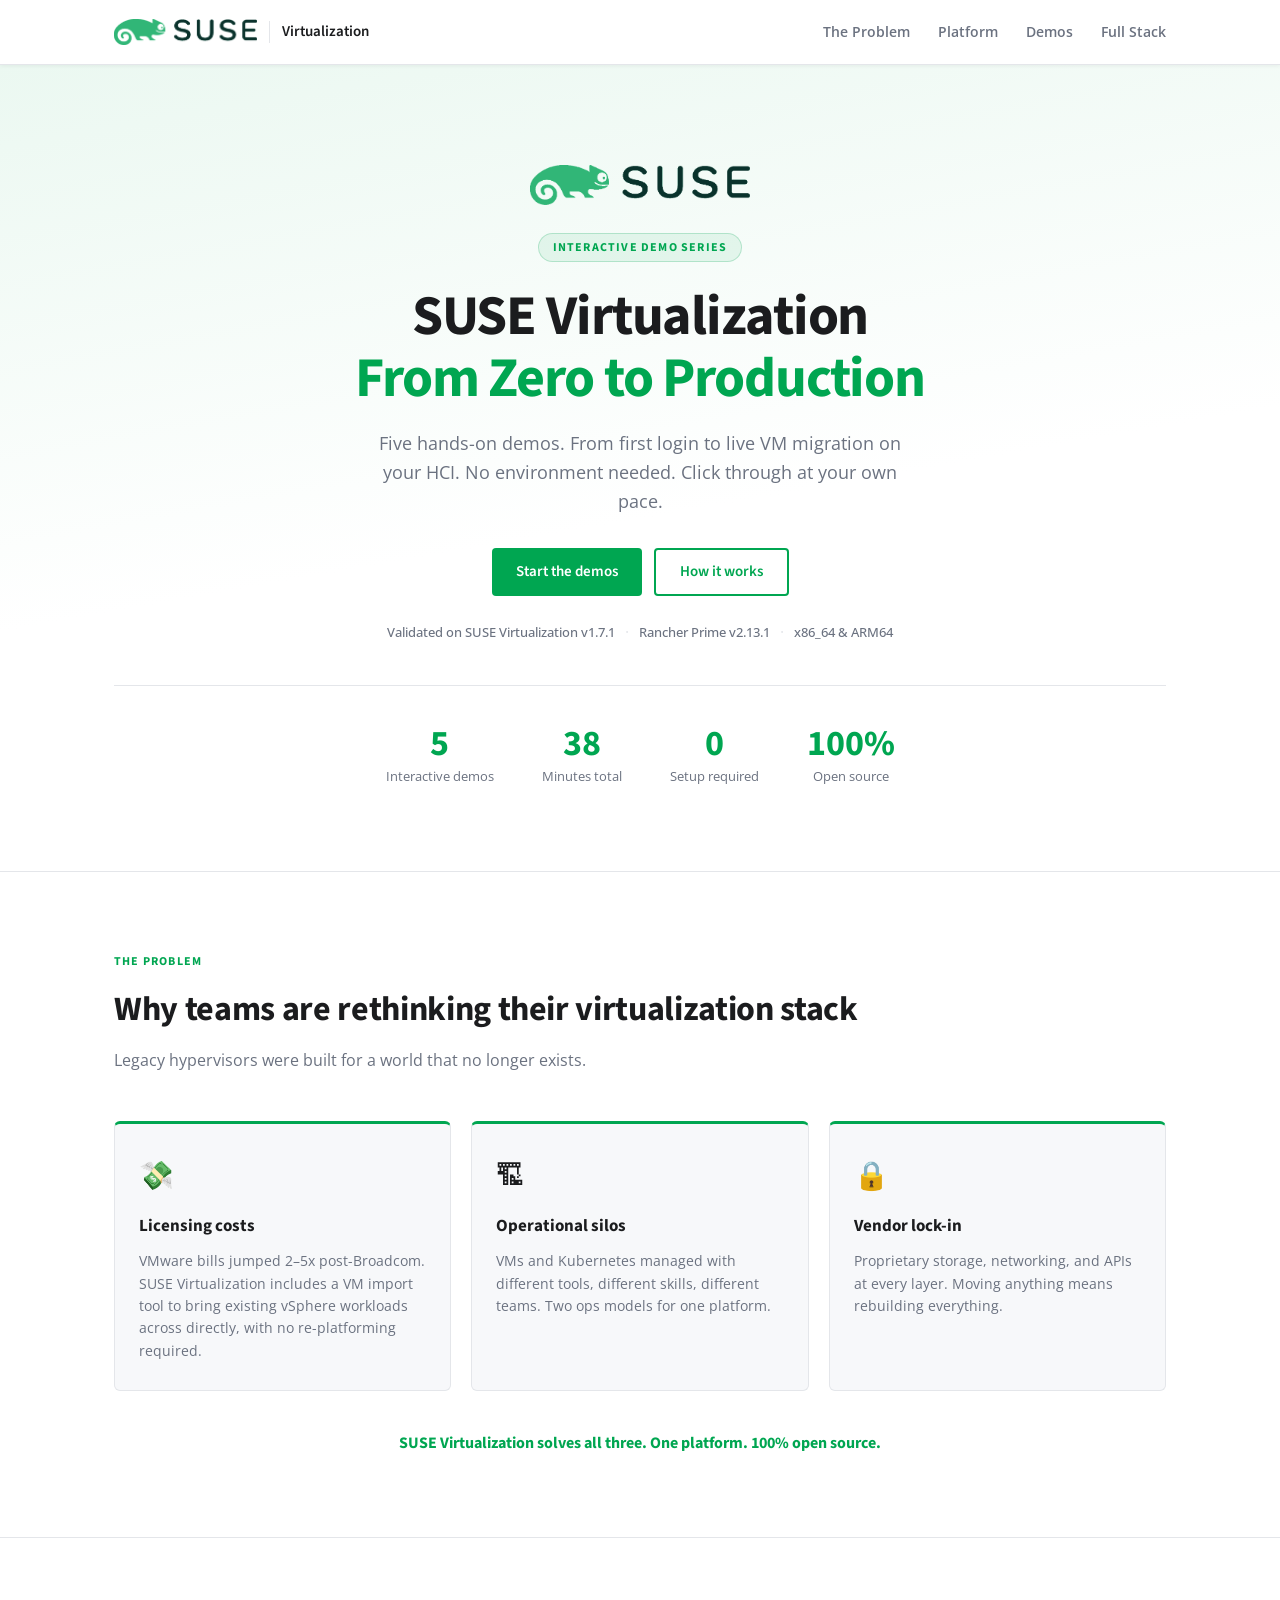
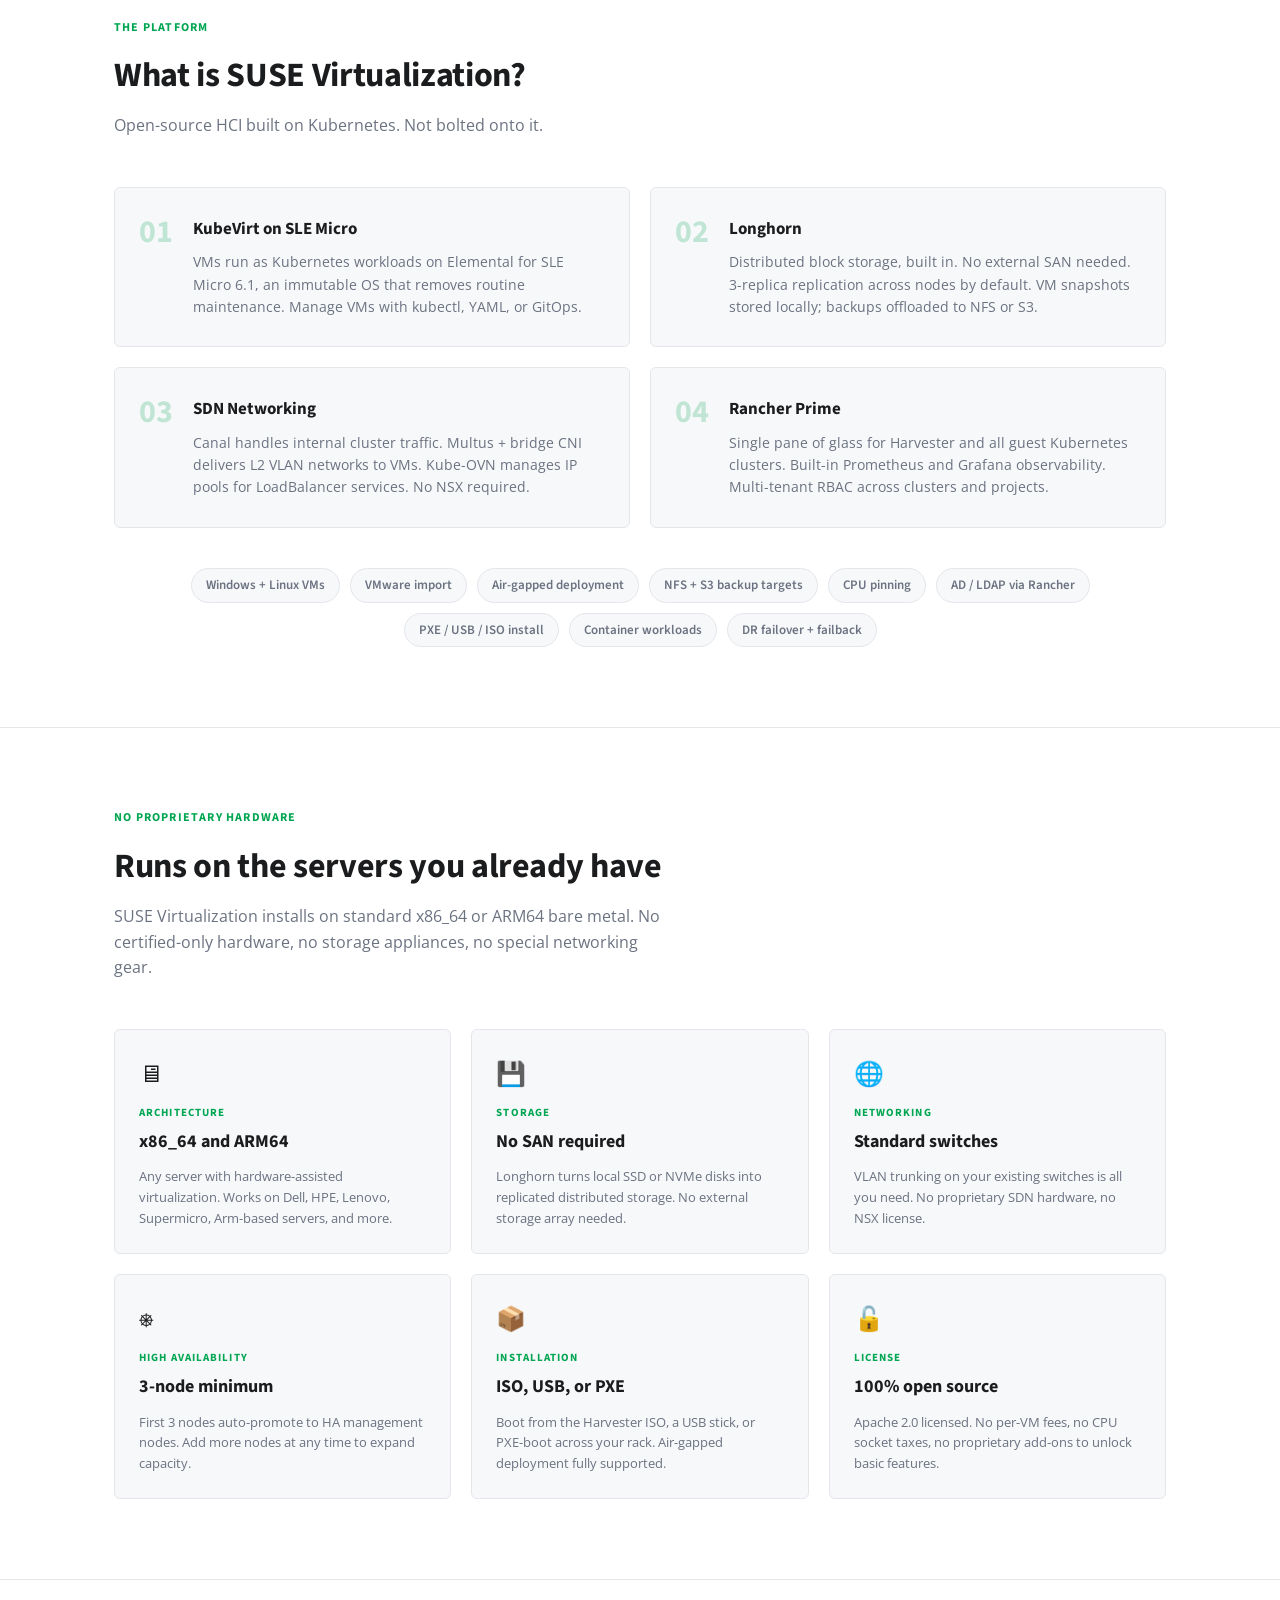
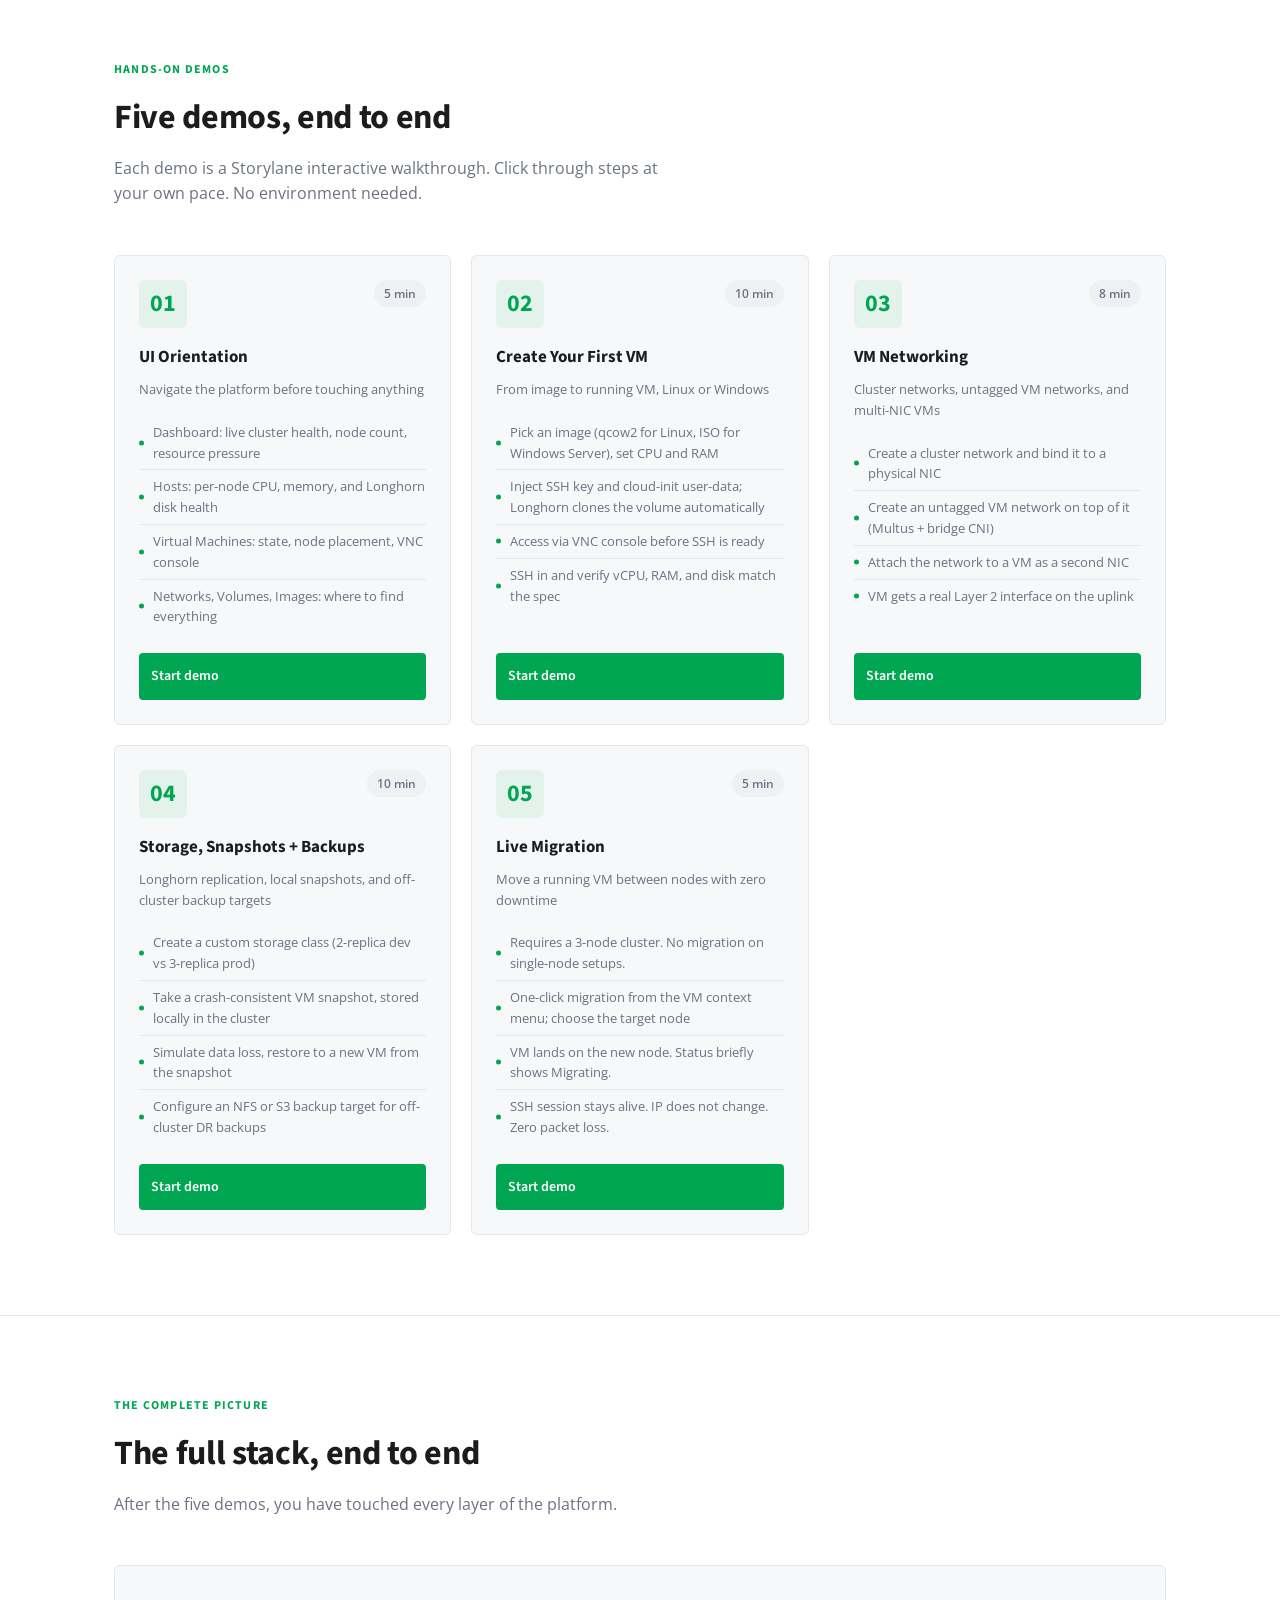
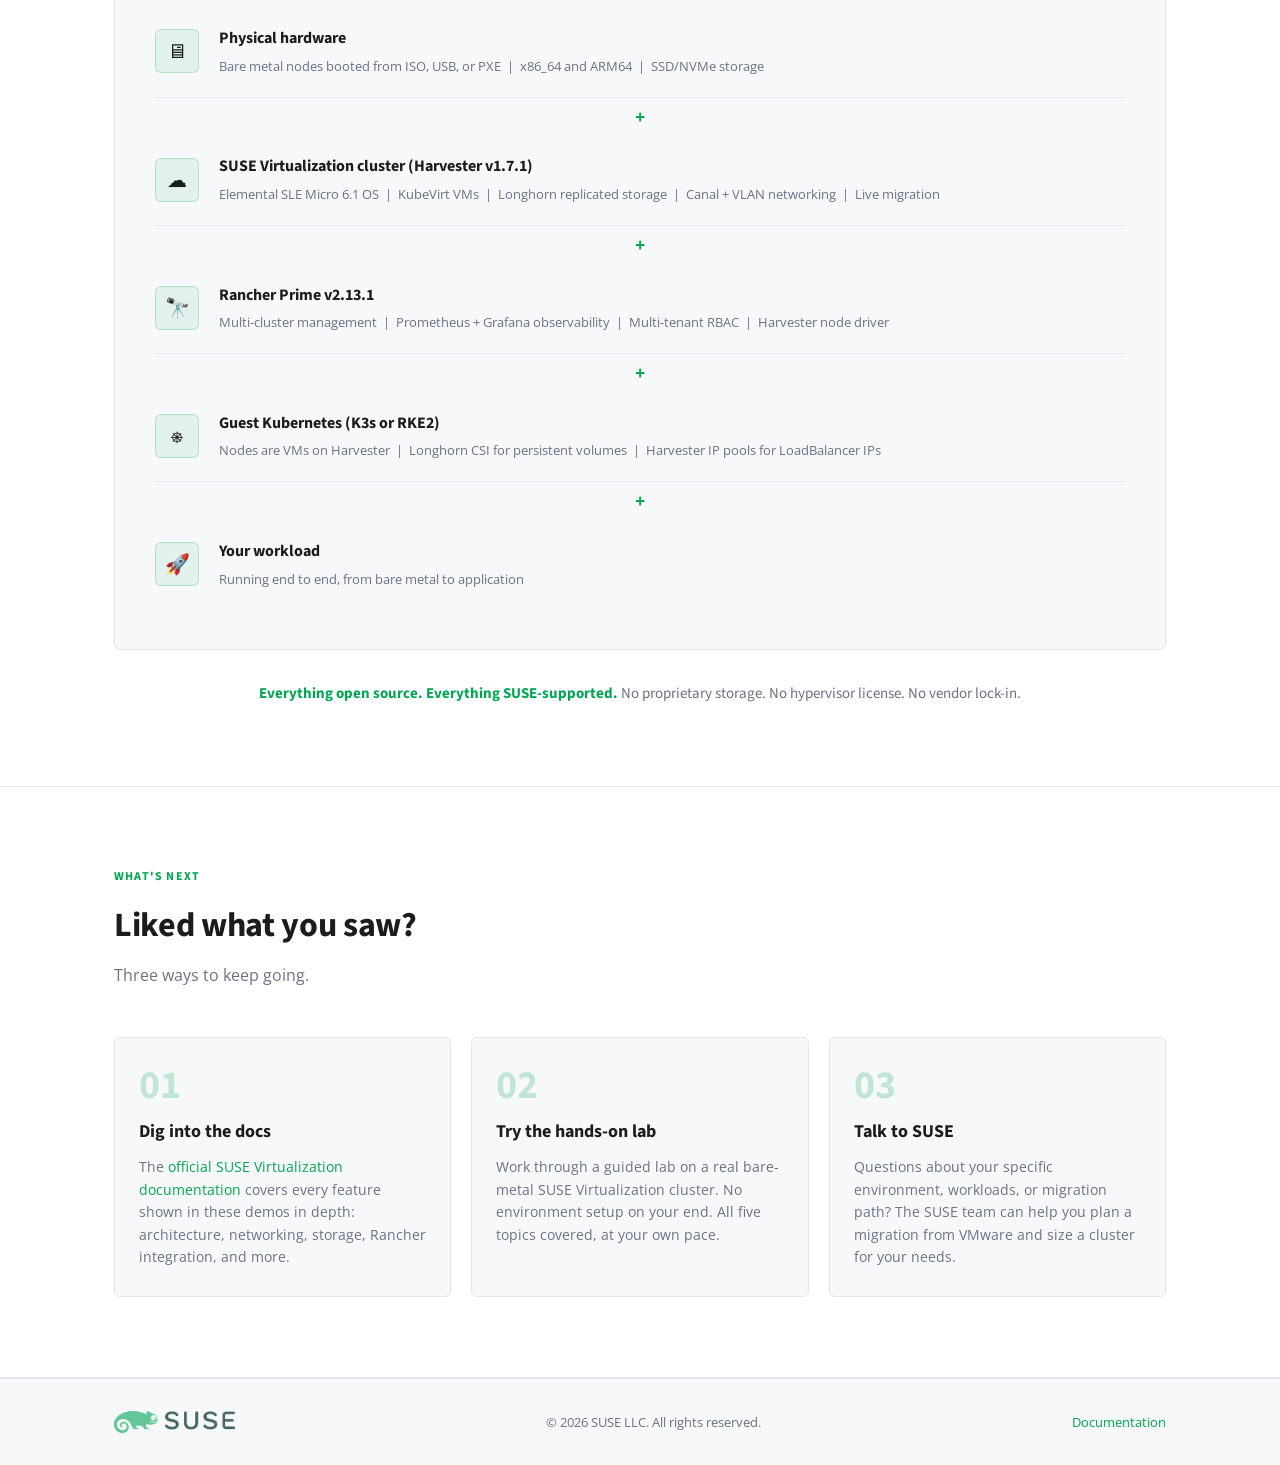
==== commit aa8b123f: "content: activate Lab 01 and Lab 03 demo buttons" ====
--- a/index.html
+++ b/index.html
@@ -221,7 +221,7 @@
           <li>Virtual Machines: state, node placement, VNC console</li>
           <li>Networks, Volumes, Images: where to find everything</li>
         </ul>
-        <a href="lab.html?lab=01" target="_blank" class="btn-demo placeholder">Coming soon</a>
+        <a href="lab.html?lab=01" target="_blank" class="btn-demo">Start demo</a>
       </div>
 
       <div class="demo-card">
@@ -253,7 +253,7 @@
           <li>Attach the network to a VM as a second NIC</li>
           <li>VM gets a real Layer 2 interface on the uplink</li>
         </ul>
-        <a href="lab.html?lab=03" target="_blank" class="btn-demo placeholder">Coming soon</a>
+        <a href="lab.html?lab=03" target="_blank" class="btn-demo">Start demo</a>
       </div>
 
       <div class="demo-card">
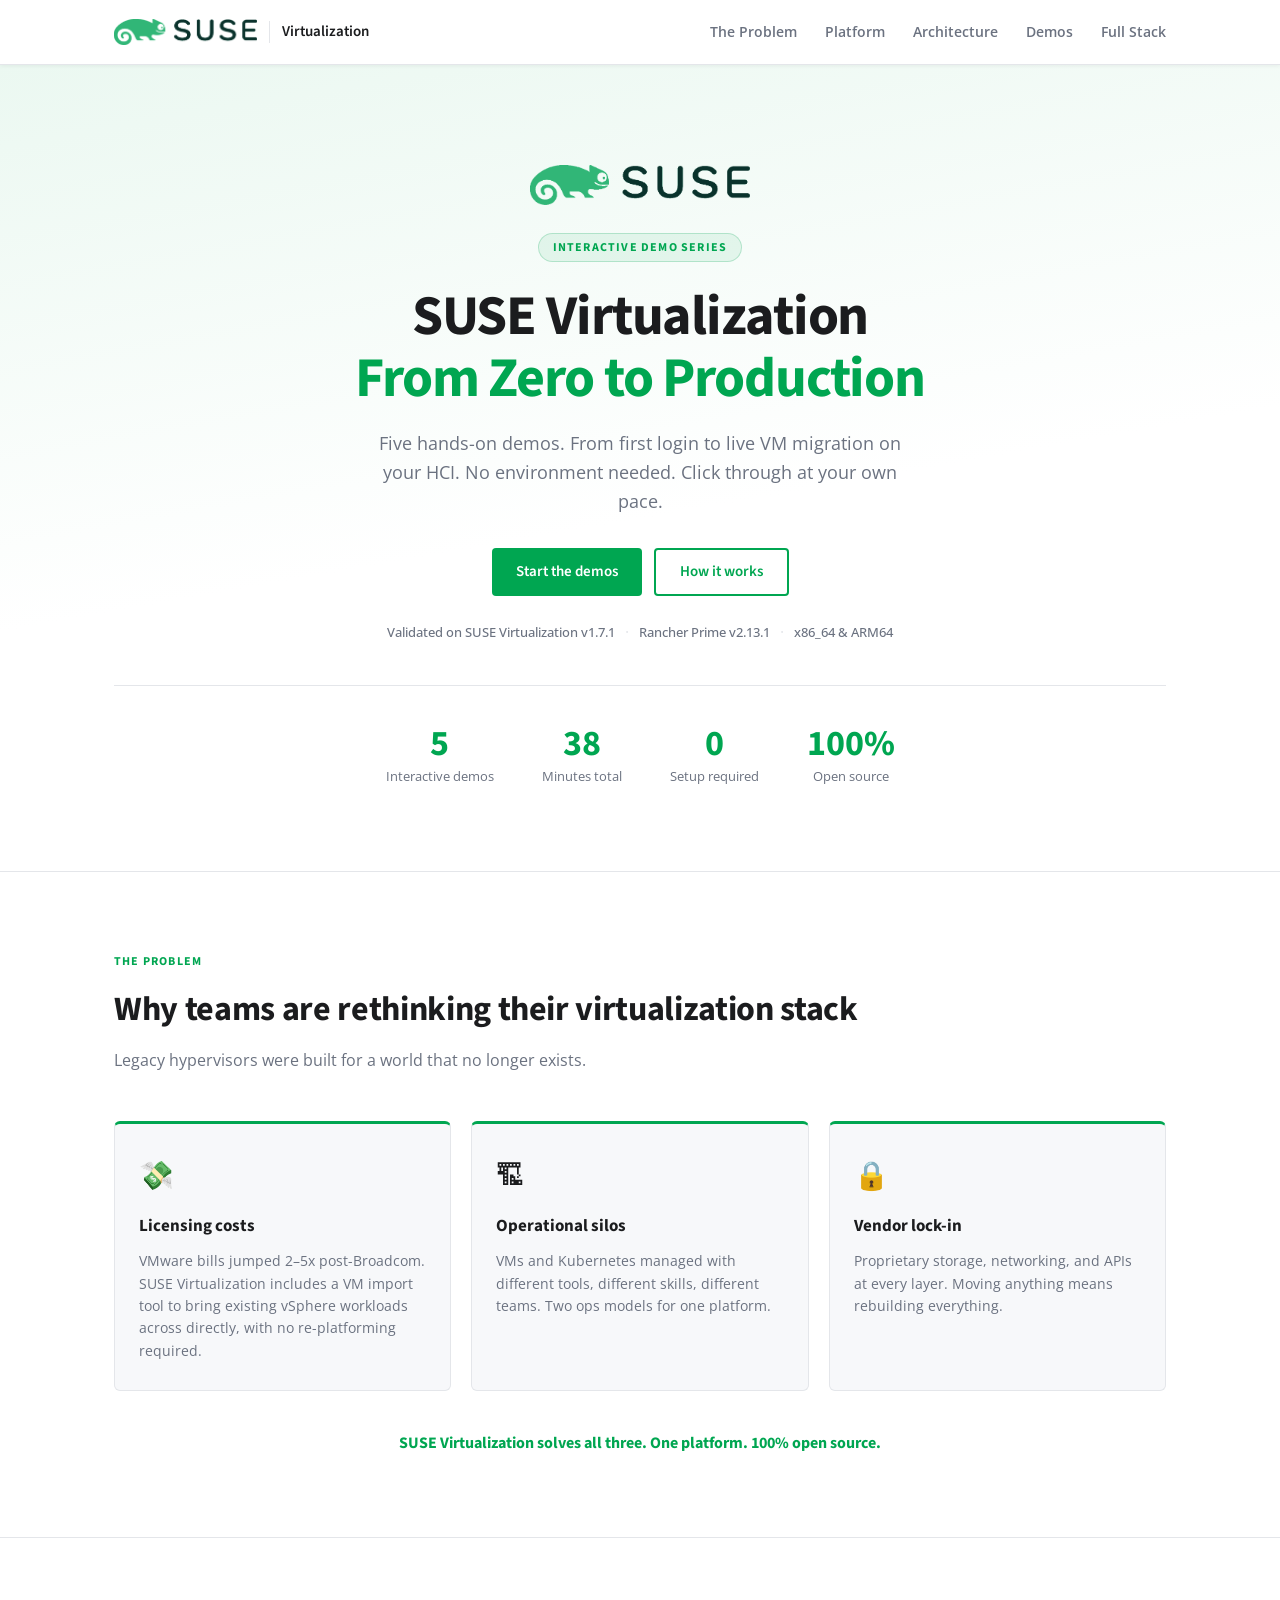
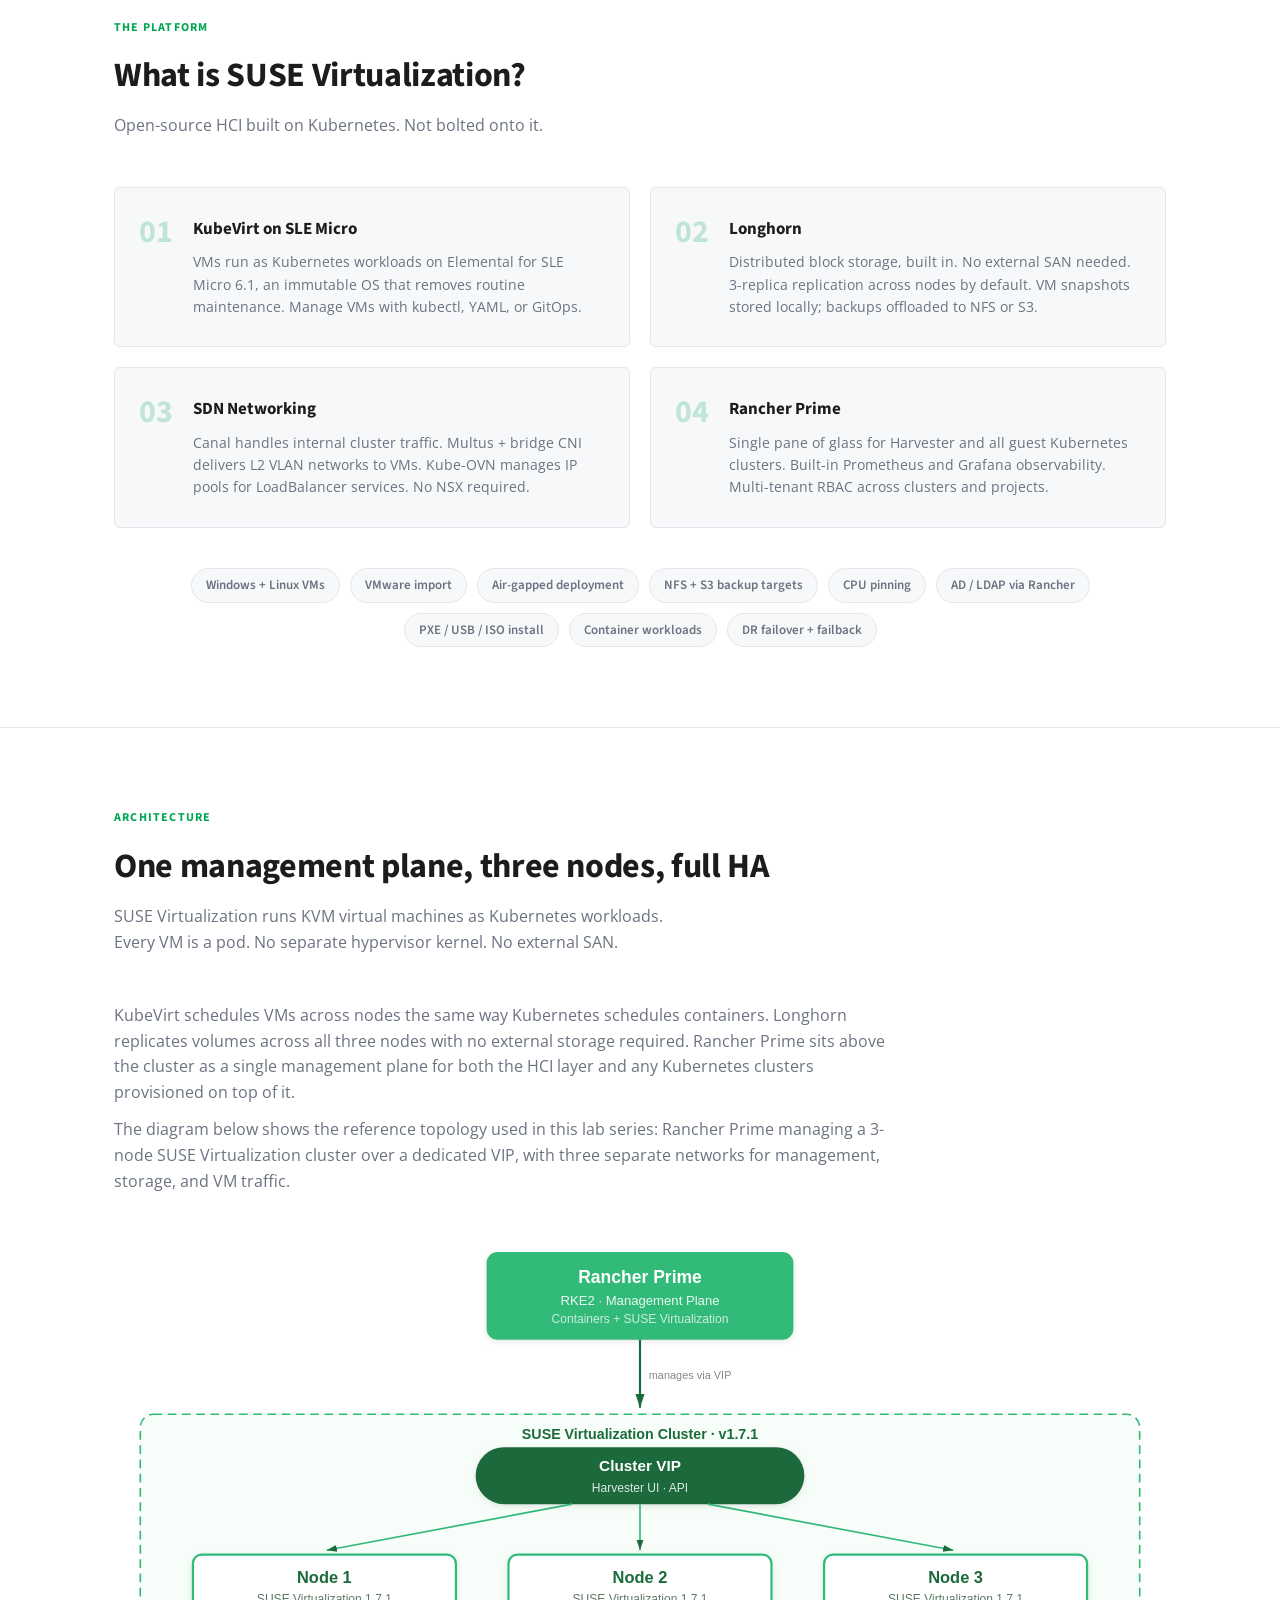
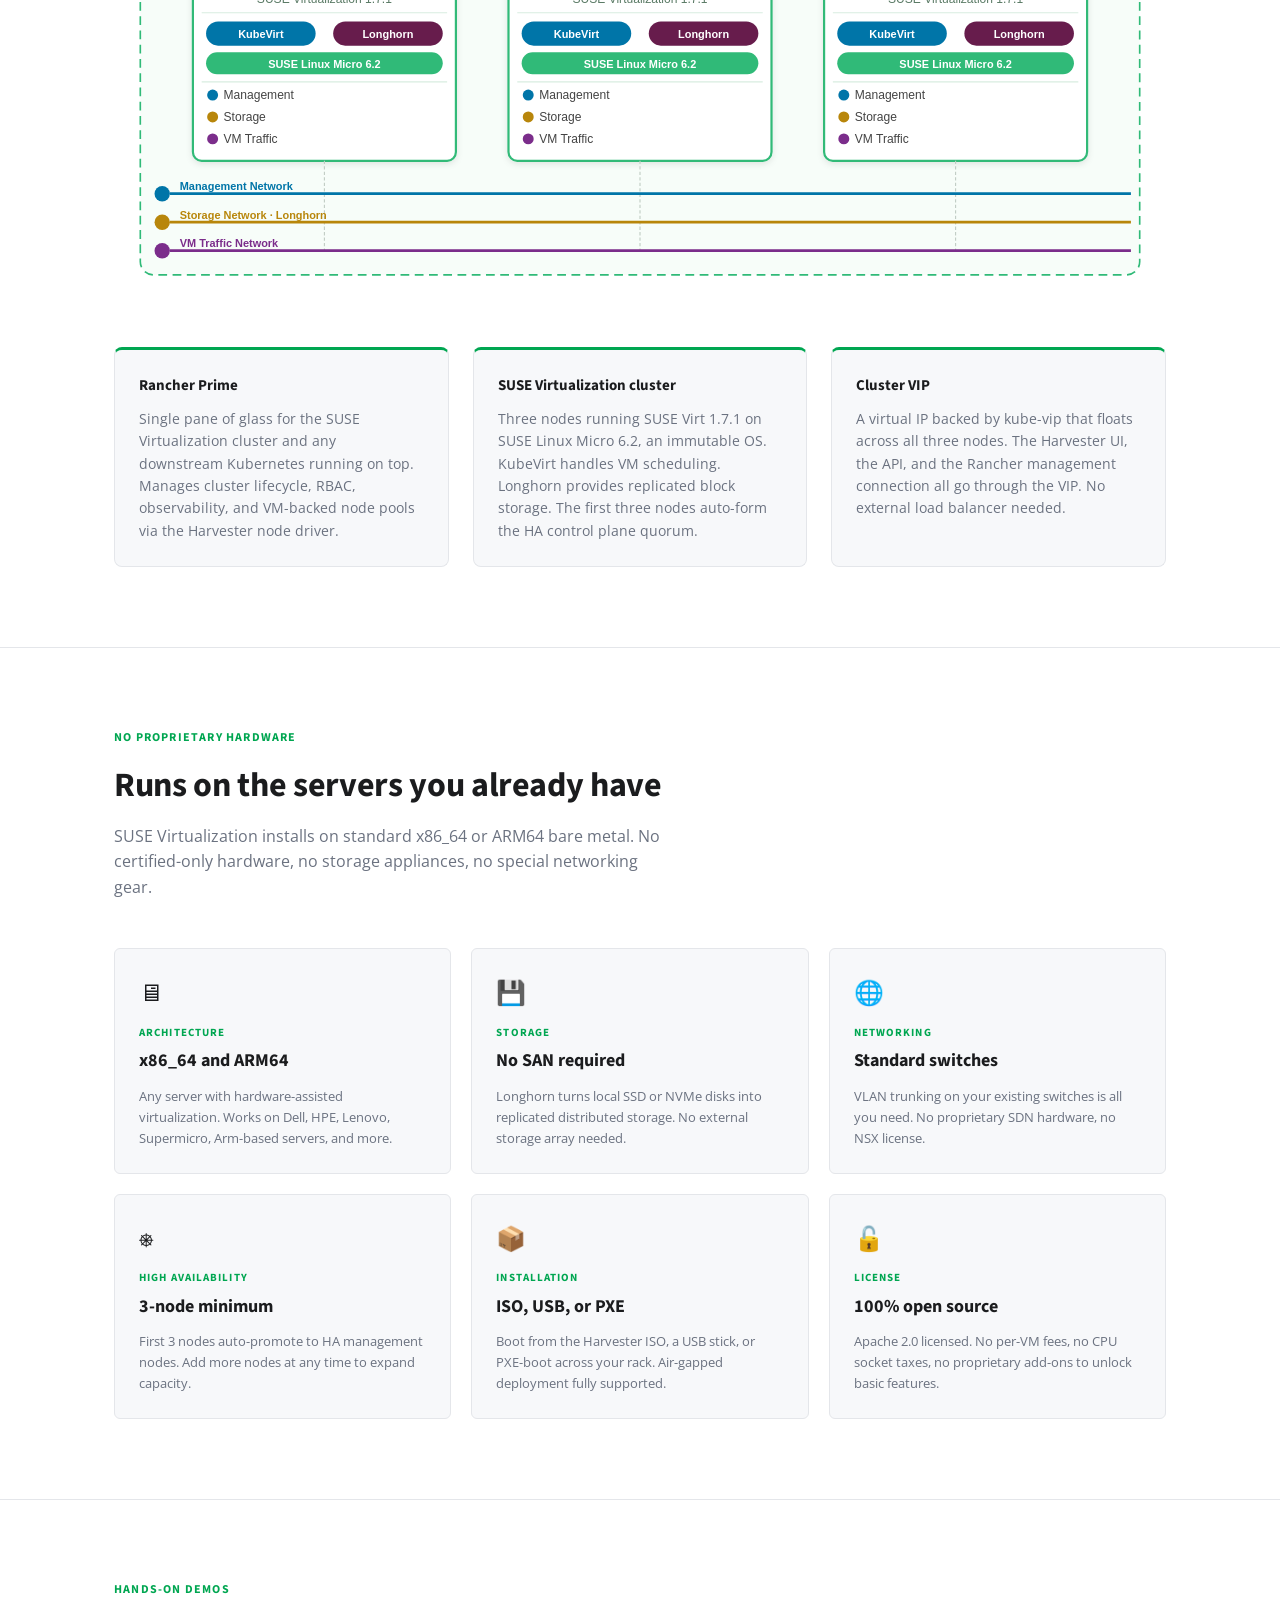
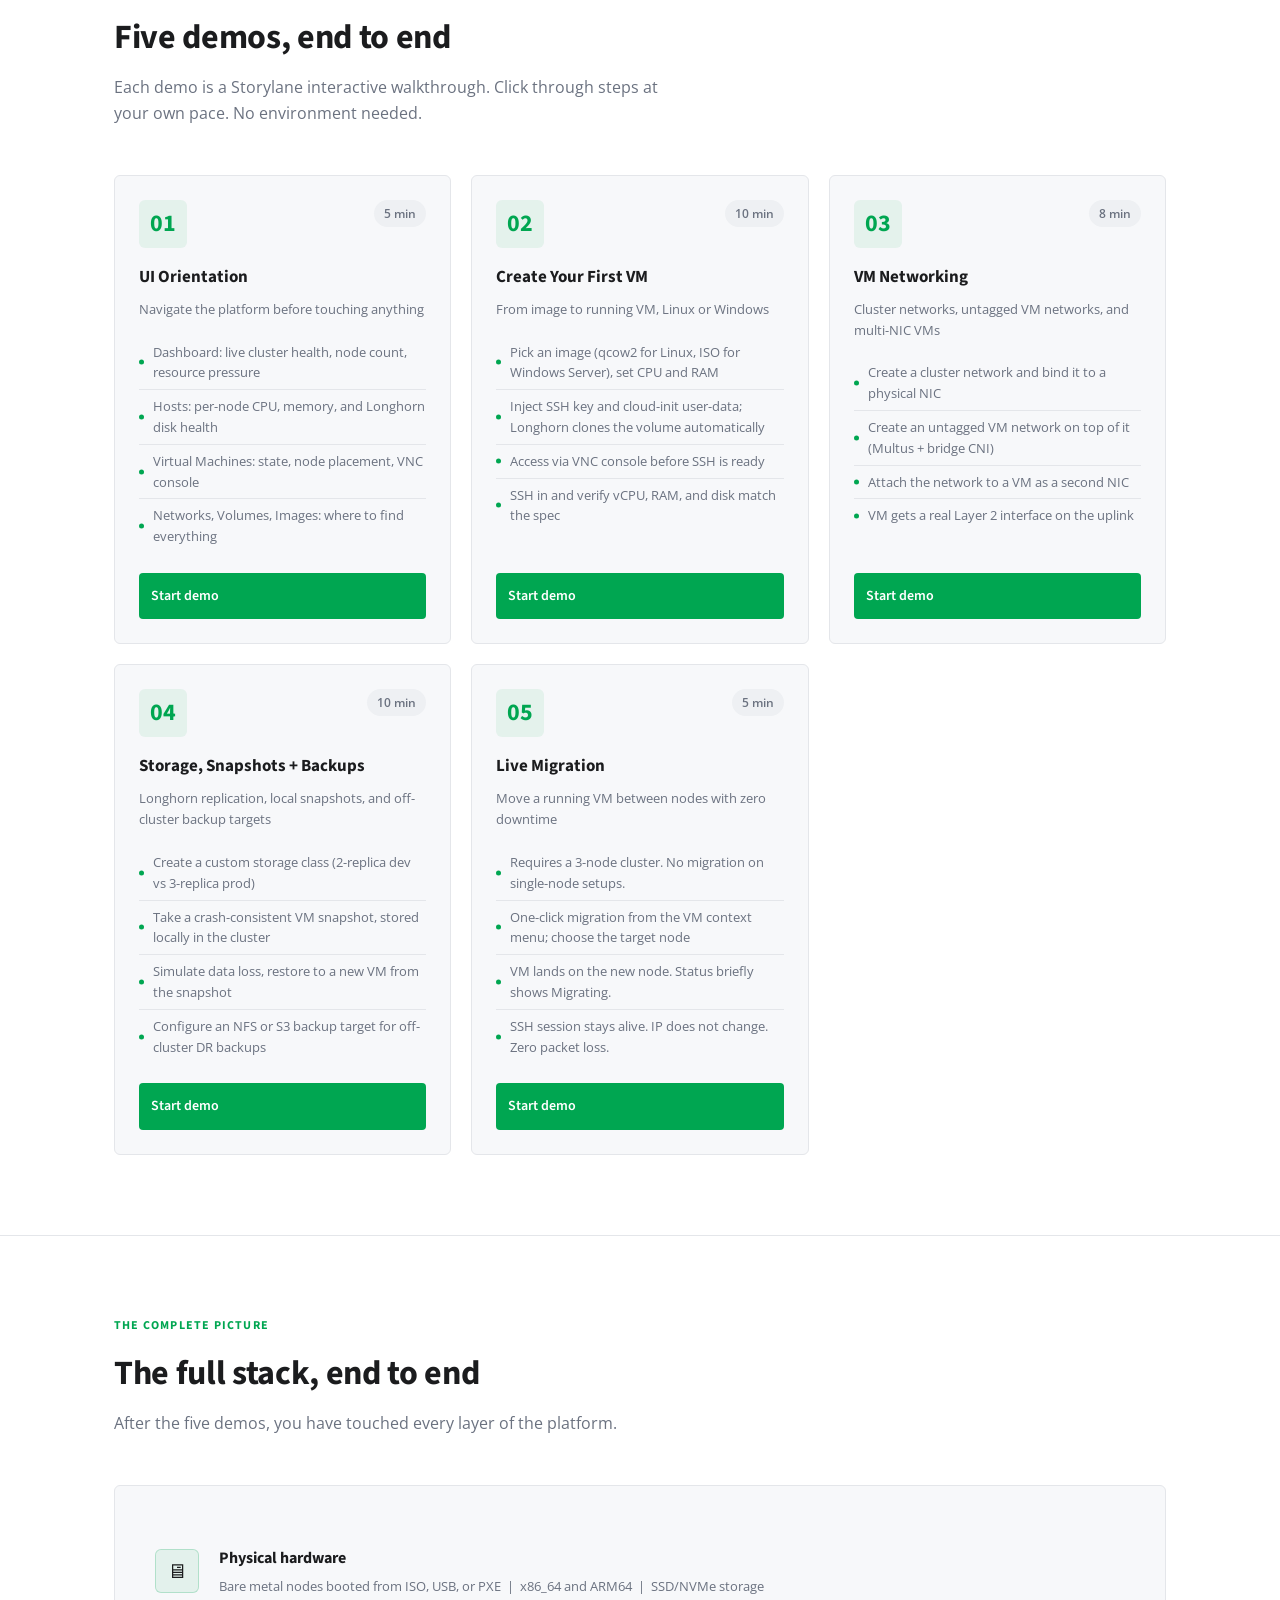
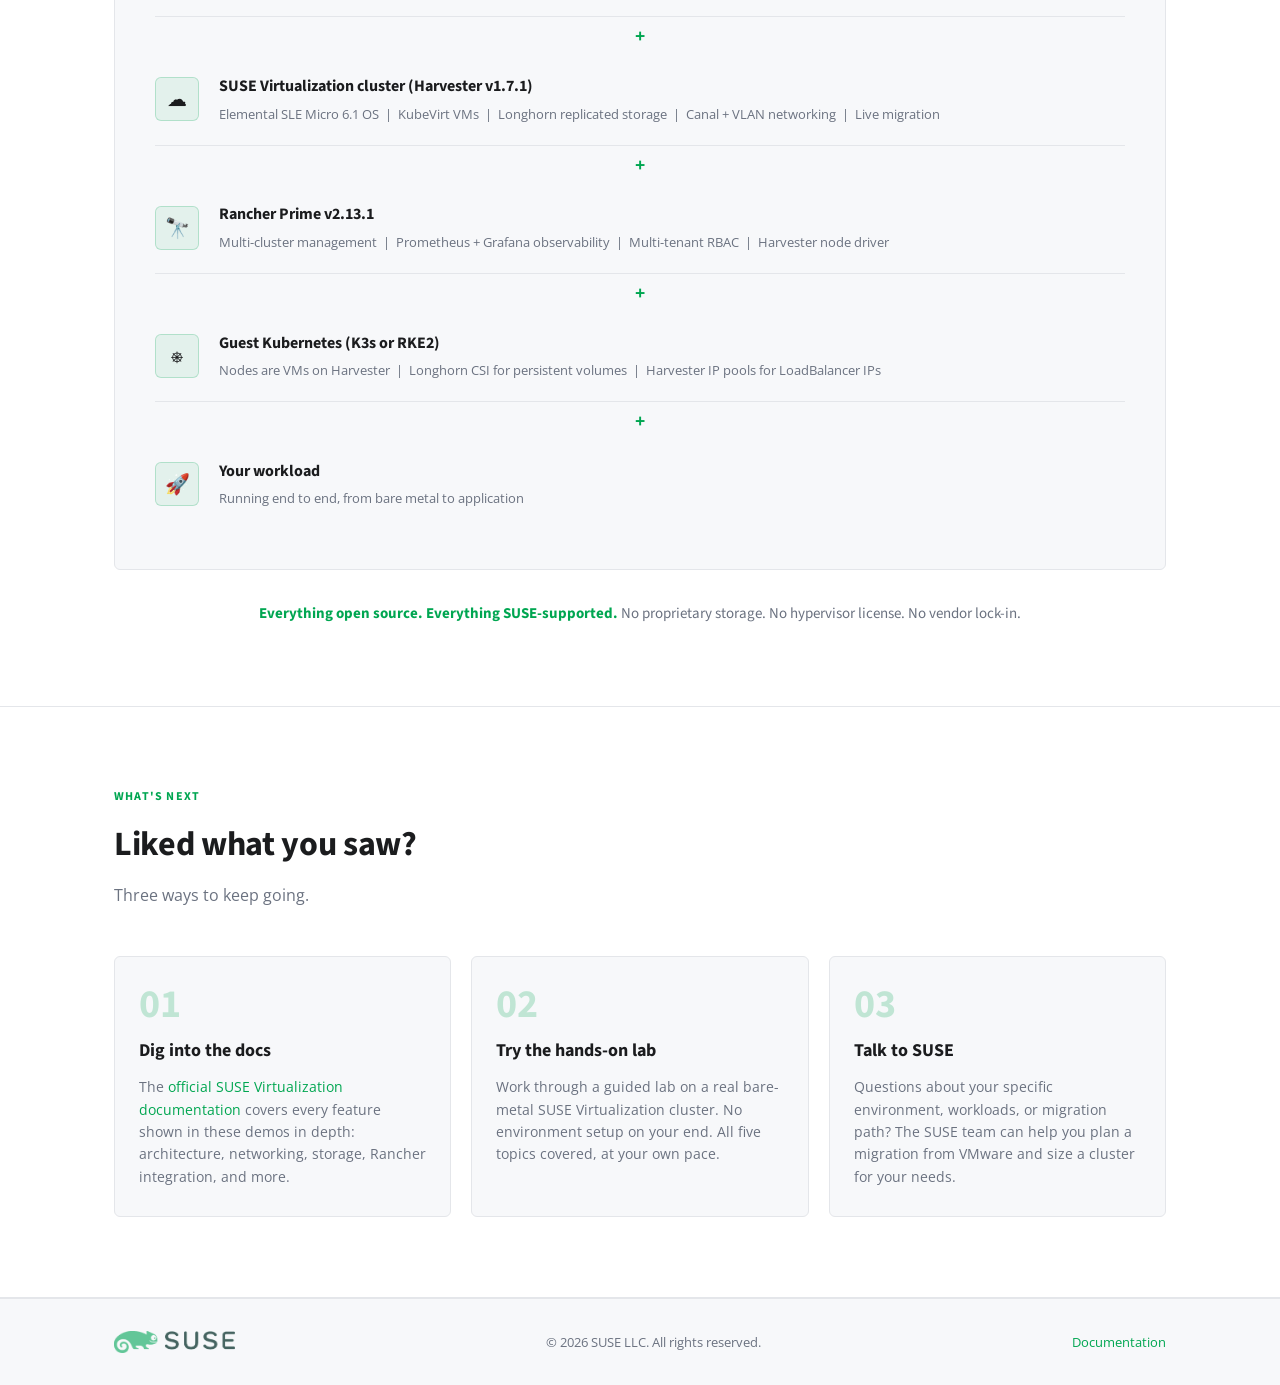
==== commit adfb5ac2: "Add architecture section with diagram to index and docs" ====
--- a/index.html
+++ b/index.html
@@ -23,6 +23,7 @@
     <div class="nav-links">
       <a href="#problem">The Problem</a>
       <a href="#platform">Platform</a>
+      <a href="#architecture">Architecture</a>
       <a href="#demos">Demos</a>
       <a href="#stack">Full Stack</a>
     </div>
@@ -146,6 +147,39 @@
   </div>
 </section>
 
+<!-- ── Architecture ───────────────────────────────────────────── -->
+<section id="architecture">
+  <div class="container">
+    <div class="section-label">Architecture</div>
+    <h2 class="section-title">One management plane, three nodes, full HA</h2>
+    <p class="section-sub">SUSE Virtualization runs KVM virtual machines as Kubernetes workloads. Every VM is a pod. No separate hypervisor kernel. No external SAN.</p>
+
+    <div class="arch-intro">
+      <p>KubeVirt schedules VMs across nodes the same way Kubernetes schedules containers. Longhorn replicates volumes across all three nodes with no external storage required. Rancher Prime sits above the cluster as a single management plane for both the HCI layer and any Kubernetes clusters provisioned on top of it.</p>
+      <p>The diagram below shows the reference topology used in this lab series: Rancher Prime managing a 3-node SUSE Virtualization cluster over a dedicated VIP, with three separate networks for management, storage, and VM traffic.</p>
+    </div>
+
+    <div class="arch-diagram-wrap">
+      <img src="img/suse-virt-architecture.svg" alt="SUSE Virtualization reference architecture: Rancher Prime managing a 3-node cluster with Management, Storage, and VM Traffic networks" class="arch-diagram-img">
+    </div>
+
+    <div class="arch-callouts">
+      <div class="arch-card">
+        <div class="arch-card-label">Rancher Prime</div>
+        <p class="arch-card-body">Single pane of glass for the SUSE Virtualization cluster and any downstream Kubernetes running on top. Manages cluster lifecycle, RBAC, observability, and VM-backed node pools via the Harvester node driver.</p>
+      </div>
+      <div class="arch-card">
+        <div class="arch-card-label">SUSE Virtualization cluster</div>
+        <p class="arch-card-body">Three nodes running SUSE Virt 1.7.1 on SUSE Linux Micro 6.2, an immutable OS. KubeVirt handles VM scheduling. Longhorn provides replicated block storage. The first three nodes auto-form the HA control plane quorum.</p>
+      </div>
+      <div class="arch-card">
+        <div class="arch-card-label">Cluster VIP</div>
+        <p class="arch-card-body">A virtual IP backed by kube-vip that floats across all three nodes. The Harvester UI, the API, and the Rancher management connection all go through the VIP. No external load balancer needed.</p>
+      </div>
+    </div>
+  </div>
+</section>
+
 <!-- ── Requirements ───────────────────────────────────────────── -->
 <section id="requirements">
   <div class="container">
--- a/css/style.css
+++ b/css/style.css
@@ -205,6 +205,52 @@
   margin-bottom: 10px;
 }
 .section-sub { color: var(--gray); font-size: 16px; max-width: 560px; margin-bottom: 48px; }
+
+/* ── Architecture ────────────────────────────────────────────── */
+.arch-intro {
+  max-width: 780px;
+  margin-bottom: 36px;
+}
+.arch-intro p {
+  color: var(--gray);
+  font-size: 16px;
+  margin-bottom: 12px;
+}
+.arch-diagram-wrap {
+  margin-bottom: 48px;
+  border-radius: 8px;
+  overflow: hidden;
+}
+.arch-diagram-img {
+  width: 100%;
+  height: auto;
+  display: block;
+}
+.arch-callouts {
+  display: grid;
+  grid-template-columns: repeat(3, 1fr);
+  gap: 24px;
+}
+.arch-card {
+  background: var(--surface);
+  border: 1px solid var(--border);
+  border-top: 3px solid var(--green);
+  border-radius: 8px;
+  padding: 24px;
+}
+.arch-card-label {
+  font-family: var(--font-head);
+  font-size: 15px;
+  font-weight: 700;
+  color: var(--text);
+  margin-bottom: 10px;
+}
+.arch-card-body {
+  font-size: 14px;
+  color: var(--gray);
+  line-height: 1.6;
+  margin: 0;
+}
 
 /* ── Problem ─────────────────────────────────────────────────── */
 .pain-grid { display: grid; grid-template-columns: repeat(3, 1fr); gap: 20px; }
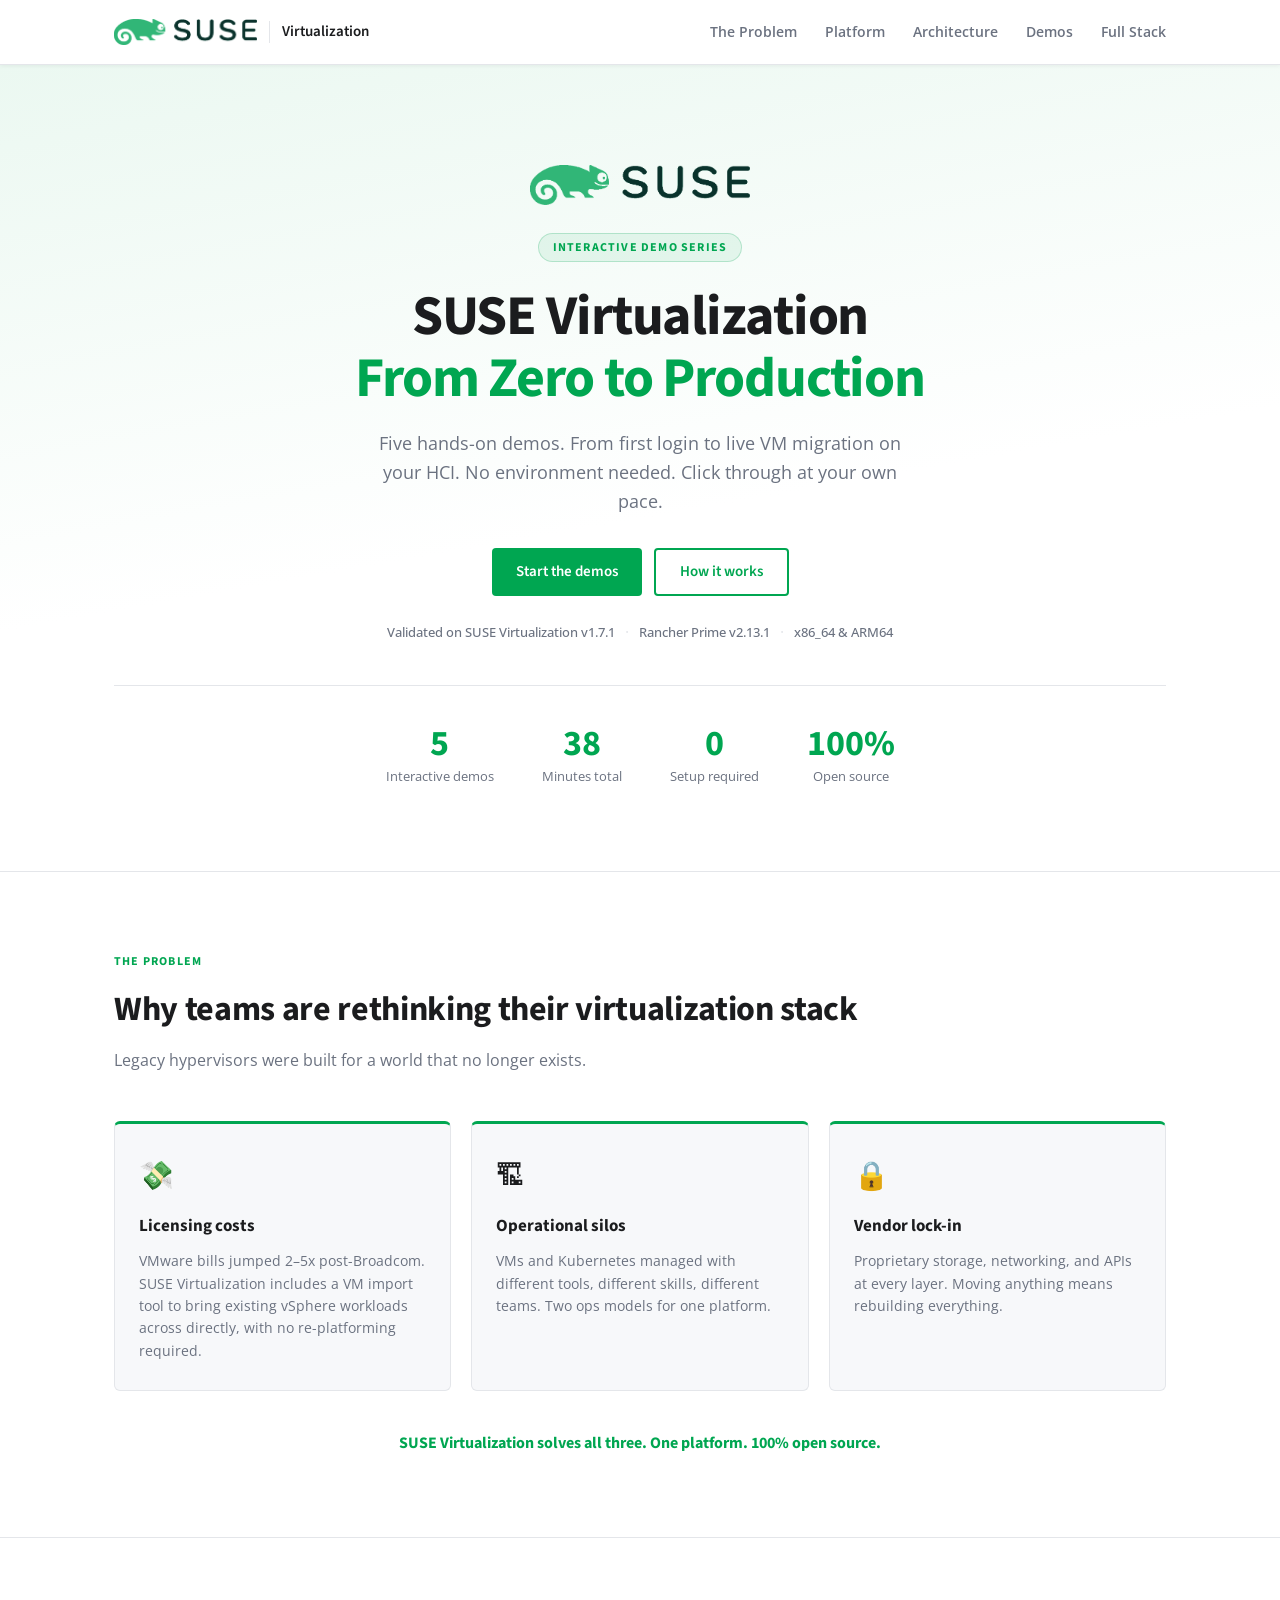
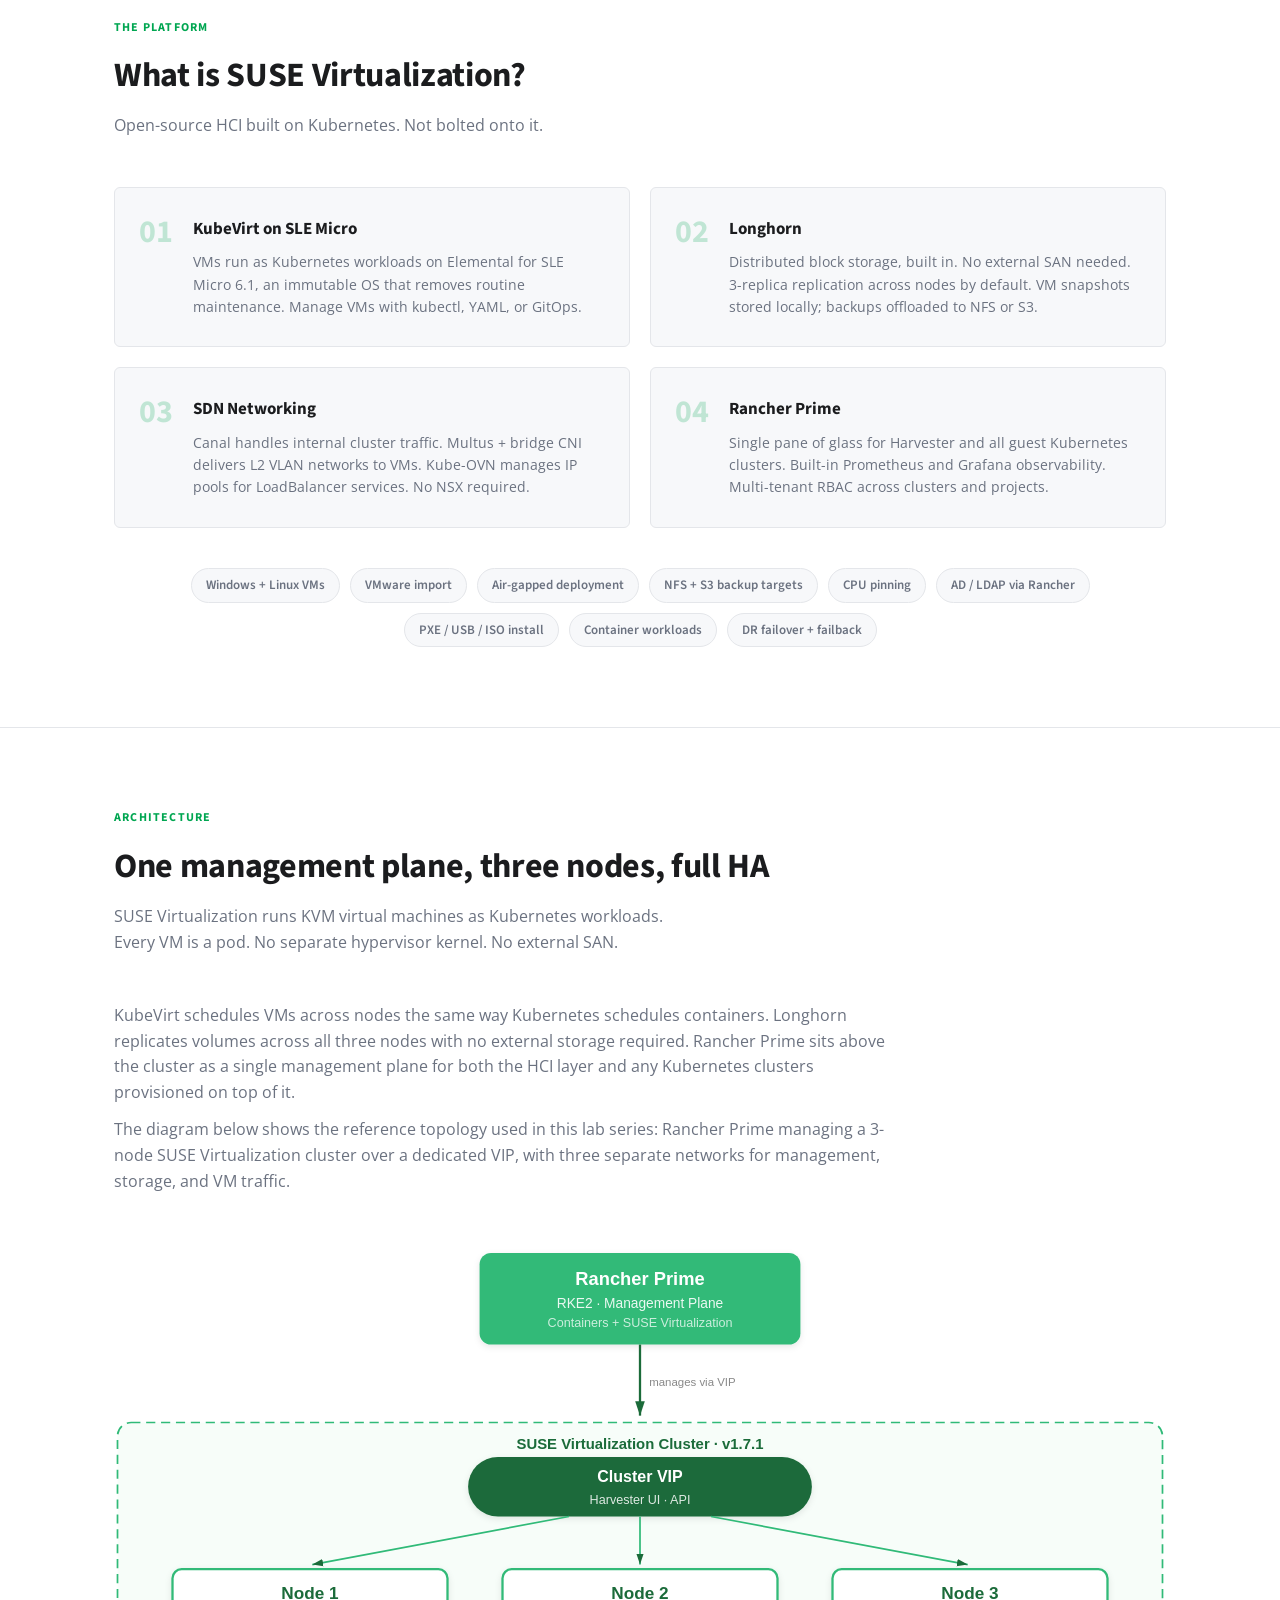
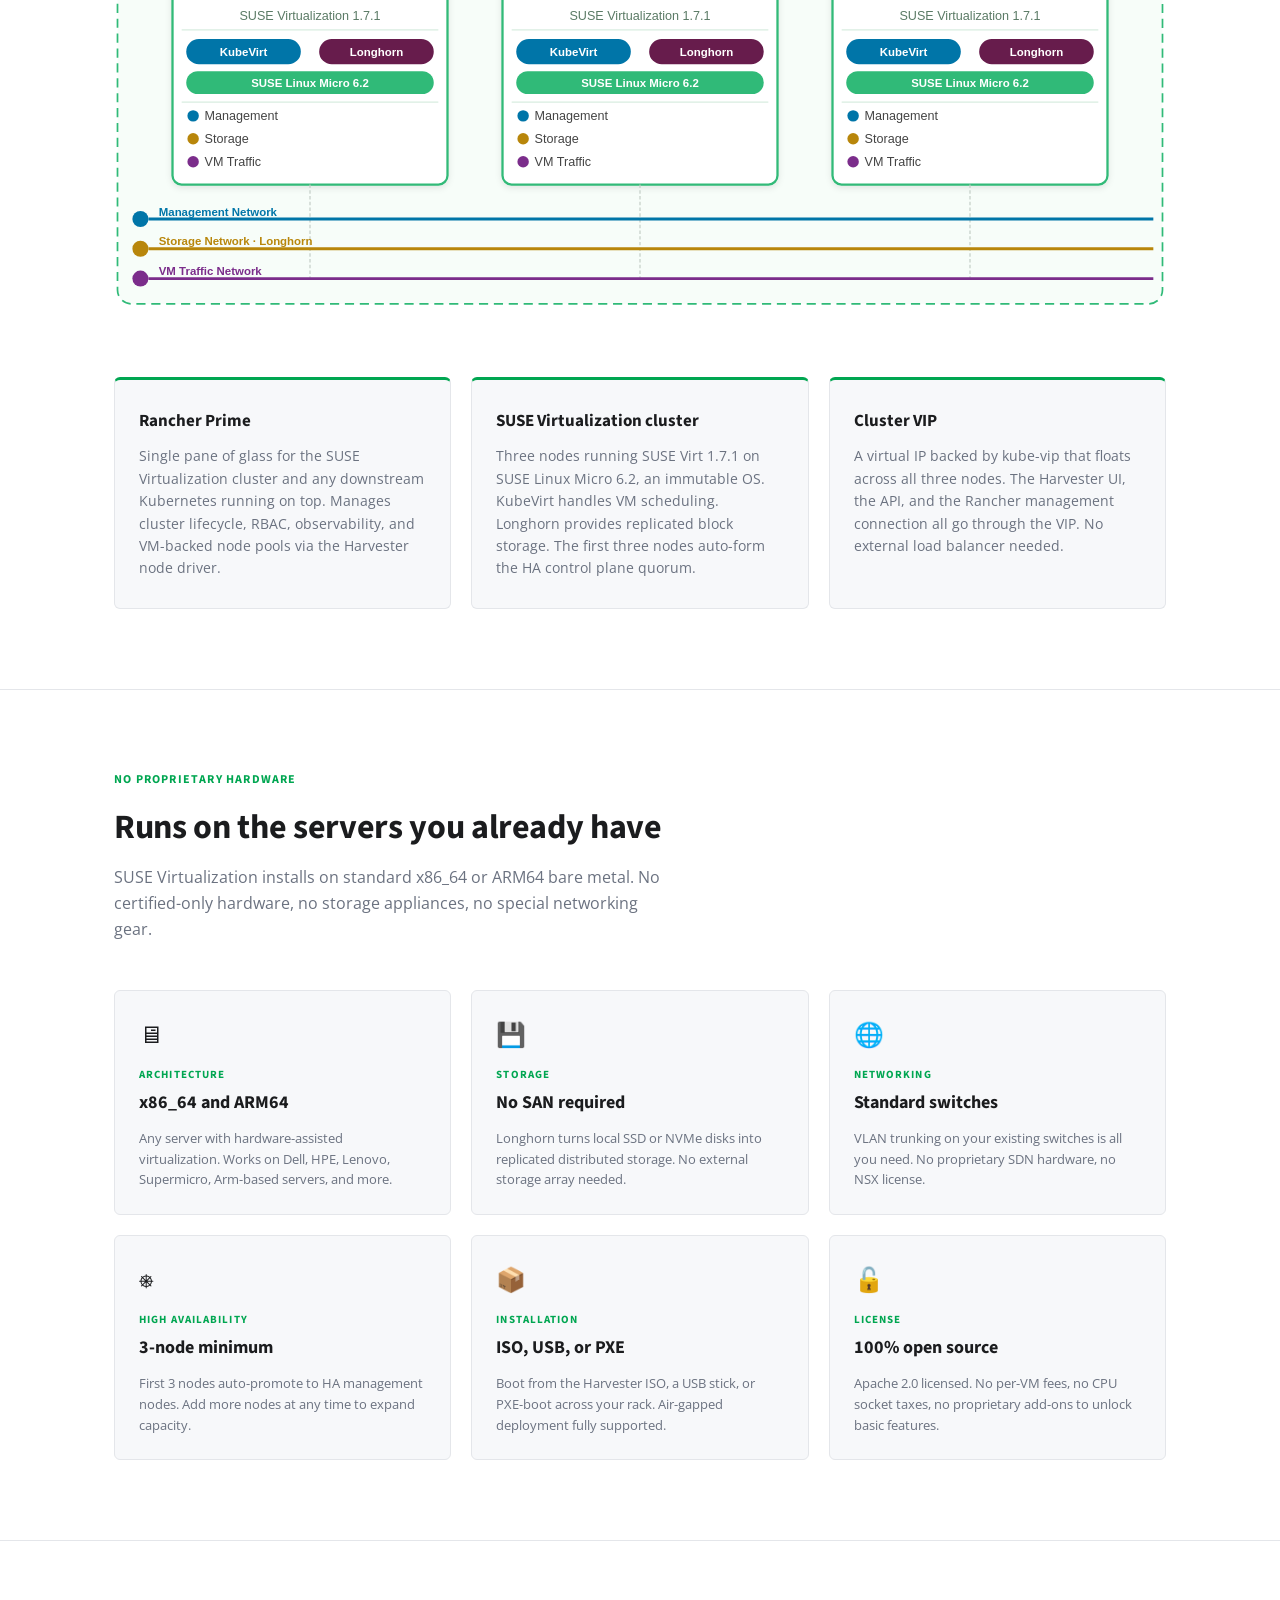
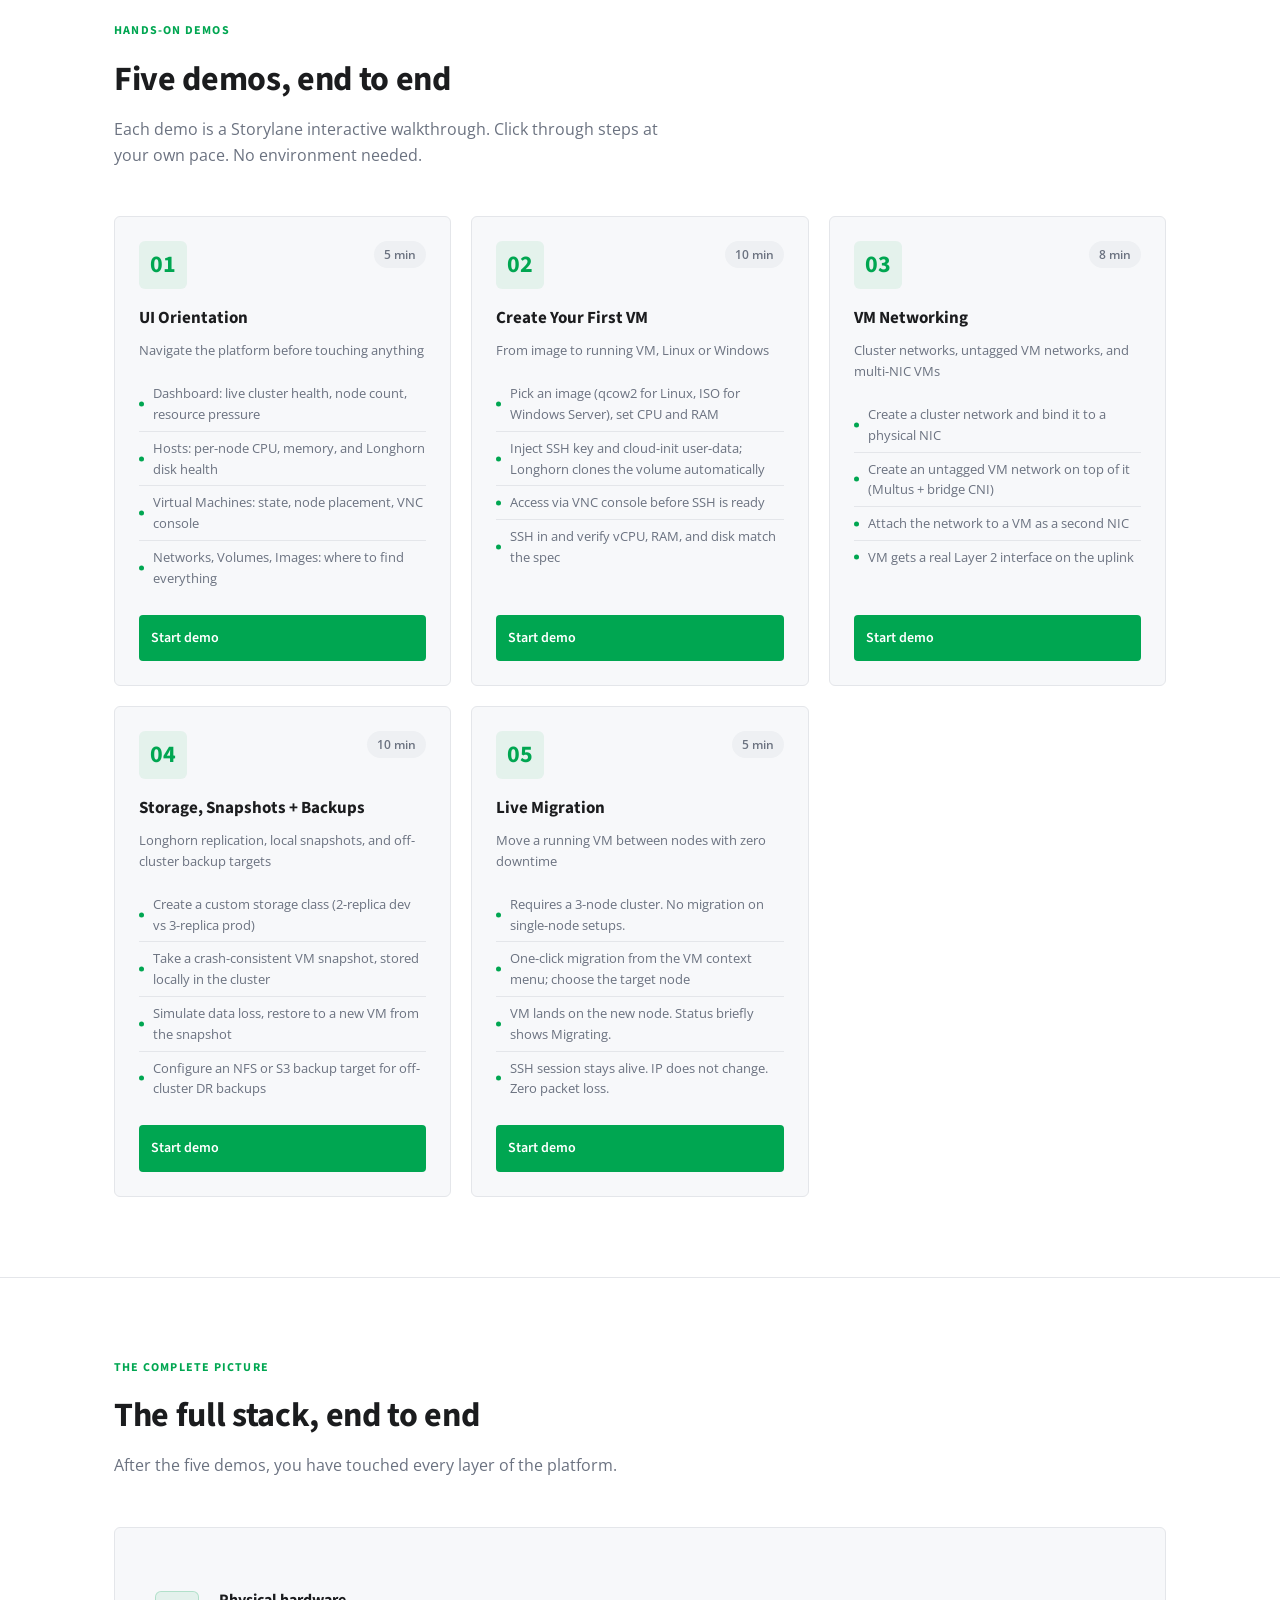
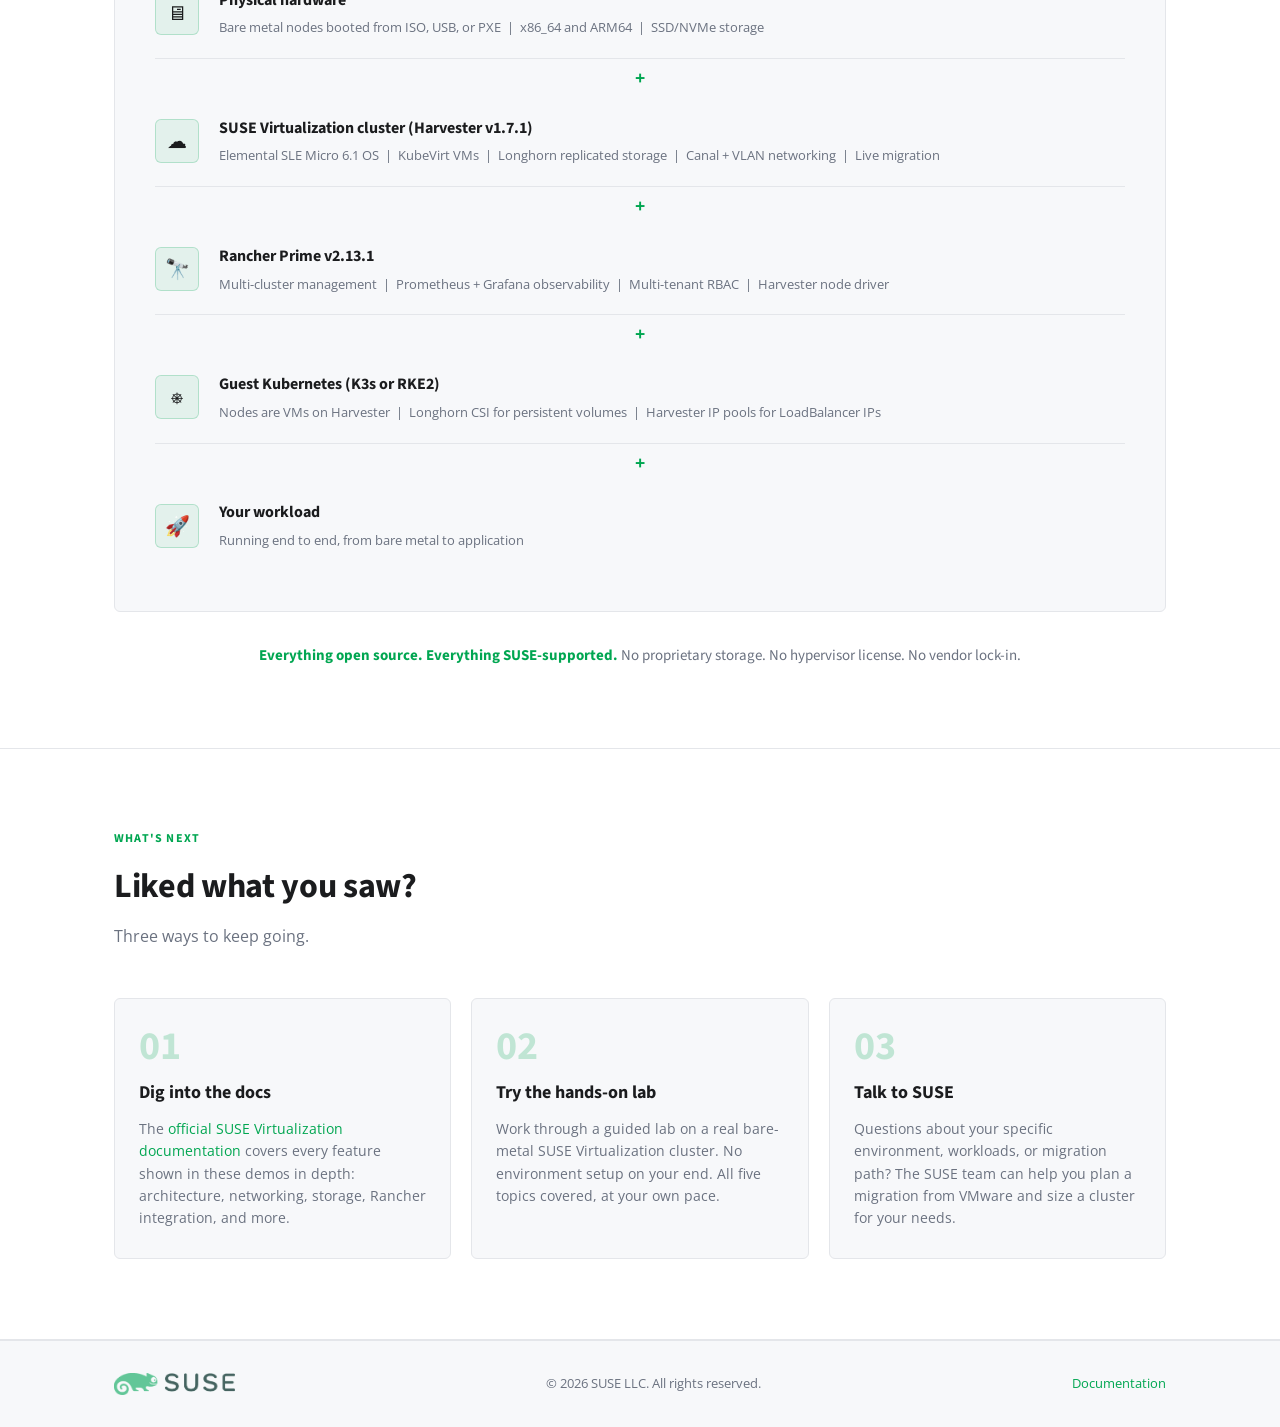
==== commit e32e51b1: "Fix architecture section: pain-card styling for cards, full-bleed diagram" ====
--- a/index.html
+++ b/index.html
@@ -163,18 +163,18 @@
       <img src="img/suse-virt-architecture.svg" alt="SUSE Virtualization reference architecture: Rancher Prime managing a 3-node cluster with Management, Storage, and VM Traffic networks" class="arch-diagram-img">
     </div>
 
-    <div class="arch-callouts">
-      <div class="arch-card">
-        <div class="arch-card-label">Rancher Prime</div>
-        <p class="arch-card-body">Single pane of glass for the SUSE Virtualization cluster and any downstream Kubernetes running on top. Manages cluster lifecycle, RBAC, observability, and VM-backed node pools via the Harvester node driver.</p>
-      </div>
-      <div class="arch-card">
-        <div class="arch-card-label">SUSE Virtualization cluster</div>
-        <p class="arch-card-body">Three nodes running SUSE Virt 1.7.1 on SUSE Linux Micro 6.2, an immutable OS. KubeVirt handles VM scheduling. Longhorn provides replicated block storage. The first three nodes auto-form the HA control plane quorum.</p>
-      </div>
-      <div class="arch-card">
-        <div class="arch-card-label">Cluster VIP</div>
-        <p class="arch-card-body">A virtual IP backed by kube-vip that floats across all three nodes. The Harvester UI, the API, and the Rancher management connection all go through the VIP. No external load balancer needed.</p>
+    <div class="pain-grid">
+      <div class="pain-card">
+        <div class="pain-title">Rancher Prime</div>
+        <p class="pain-body">Single pane of glass for the SUSE Virtualization cluster and any downstream Kubernetes running on top. Manages cluster lifecycle, RBAC, observability, and VM-backed node pools via the Harvester node driver.</p>
+      </div>
+      <div class="pain-card">
+        <div class="pain-title">SUSE Virtualization cluster</div>
+        <p class="pain-body">Three nodes running SUSE Virt 1.7.1 on SUSE Linux Micro 6.2, an immutable OS. KubeVirt handles VM scheduling. Longhorn provides replicated block storage. The first three nodes auto-form the HA control plane quorum.</p>
+      </div>
+      <div class="pain-card">
+        <div class="pain-title">Cluster VIP</div>
+        <p class="pain-body">A virtual IP backed by kube-vip that floats across all three nodes. The Harvester UI, the API, and the Rancher management connection all go through the VIP. No external load balancer needed.</p>
       </div>
     </div>
   </div>
--- a/css/style.css
+++ b/css/style.css
@@ -217,40 +217,14 @@
   margin-bottom: 12px;
 }
 .arch-diagram-wrap {
-  margin-bottom: 48px;
-  border-radius: 8px;
-  overflow: hidden;
+  margin: 0 -24px 48px;
 }
 .arch-diagram-img {
   width: 100%;
   height: auto;
   display: block;
 }
-.arch-callouts {
-  display: grid;
-  grid-template-columns: repeat(3, 1fr);
-  gap: 24px;
-}
-.arch-card {
-  background: var(--surface);
-  border: 1px solid var(--border);
-  border-top: 3px solid var(--green);
-  border-radius: 8px;
-  padding: 24px;
-}
-.arch-card-label {
-  font-family: var(--font-head);
-  font-size: 15px;
-  font-weight: 700;
-  color: var(--text);
-  margin-bottom: 10px;
-}
-.arch-card-body {
-  font-size: 14px;
-  color: var(--gray);
-  line-height: 1.6;
-  margin: 0;
-}
+
 
 /* ── Problem ─────────────────────────────────────────────────── */
 .pain-grid { display: grid; grid-template-columns: repeat(3, 1fr); gap: 20px; }
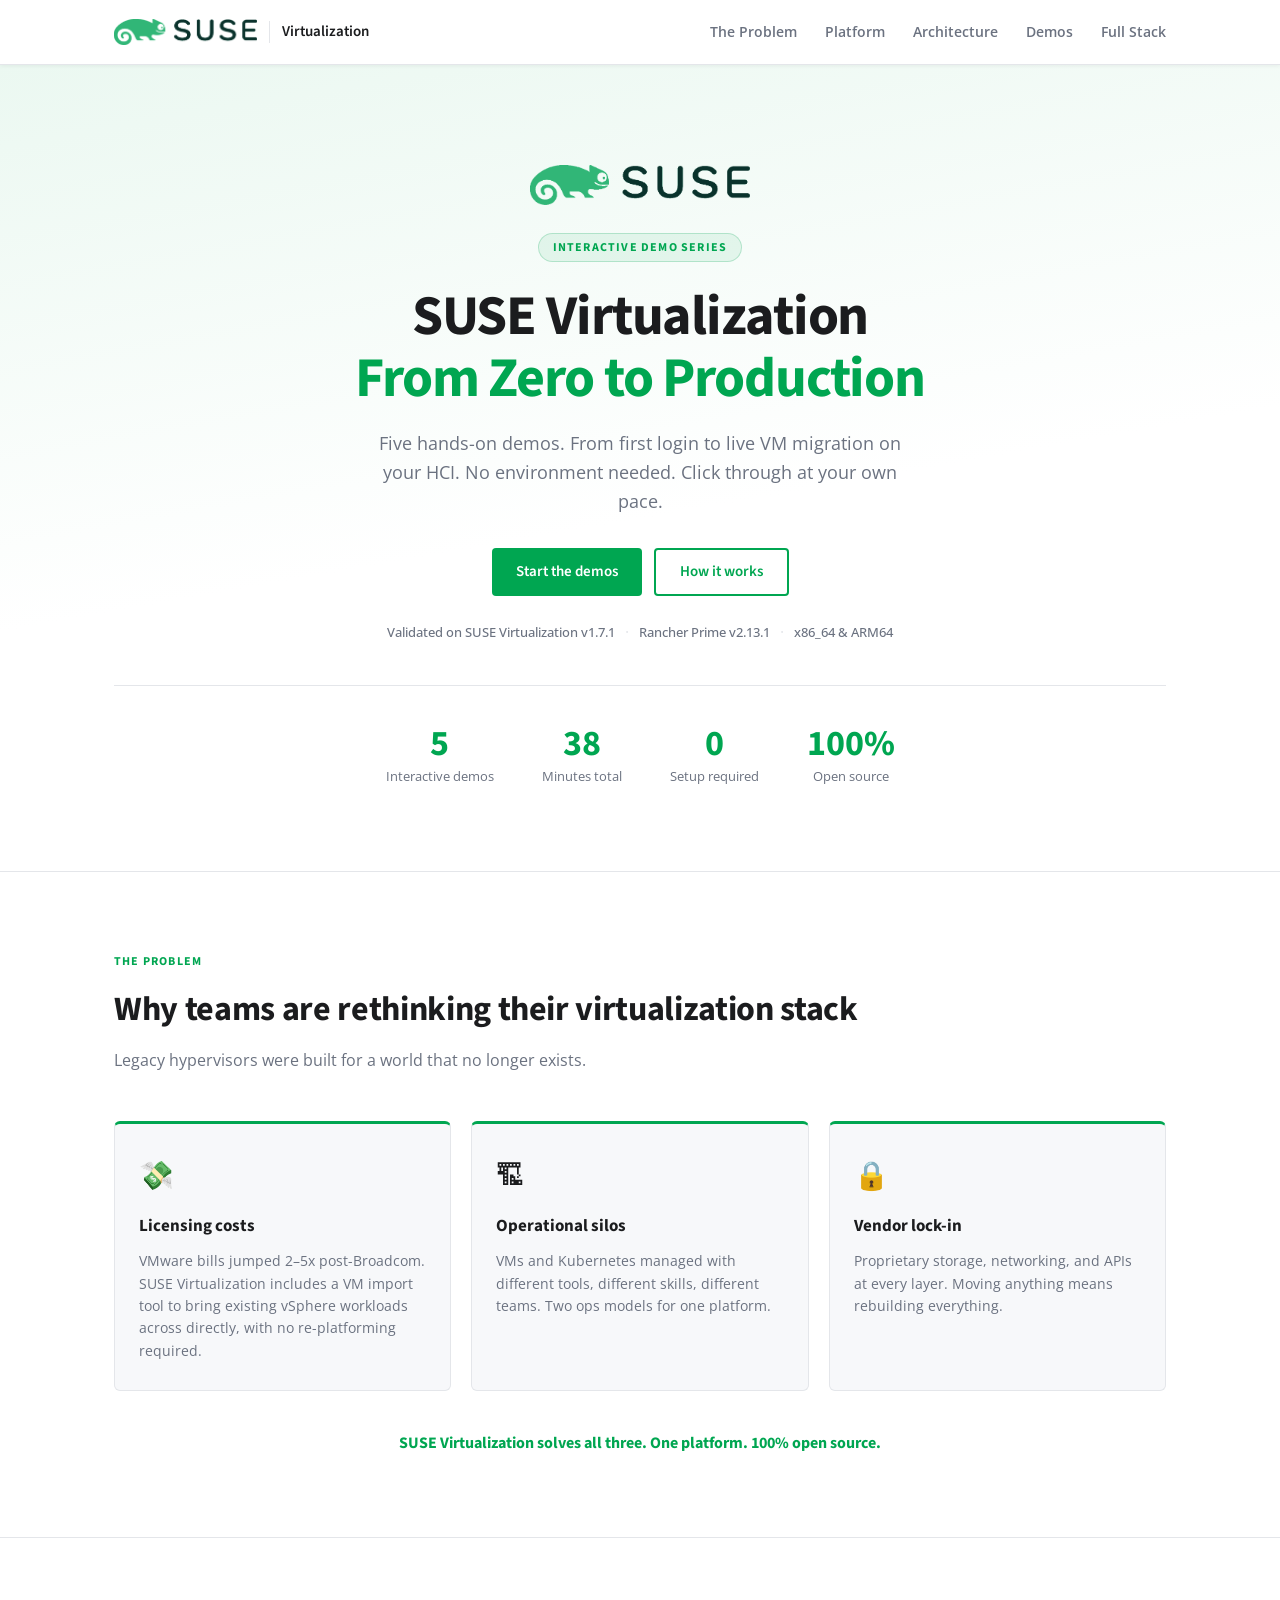
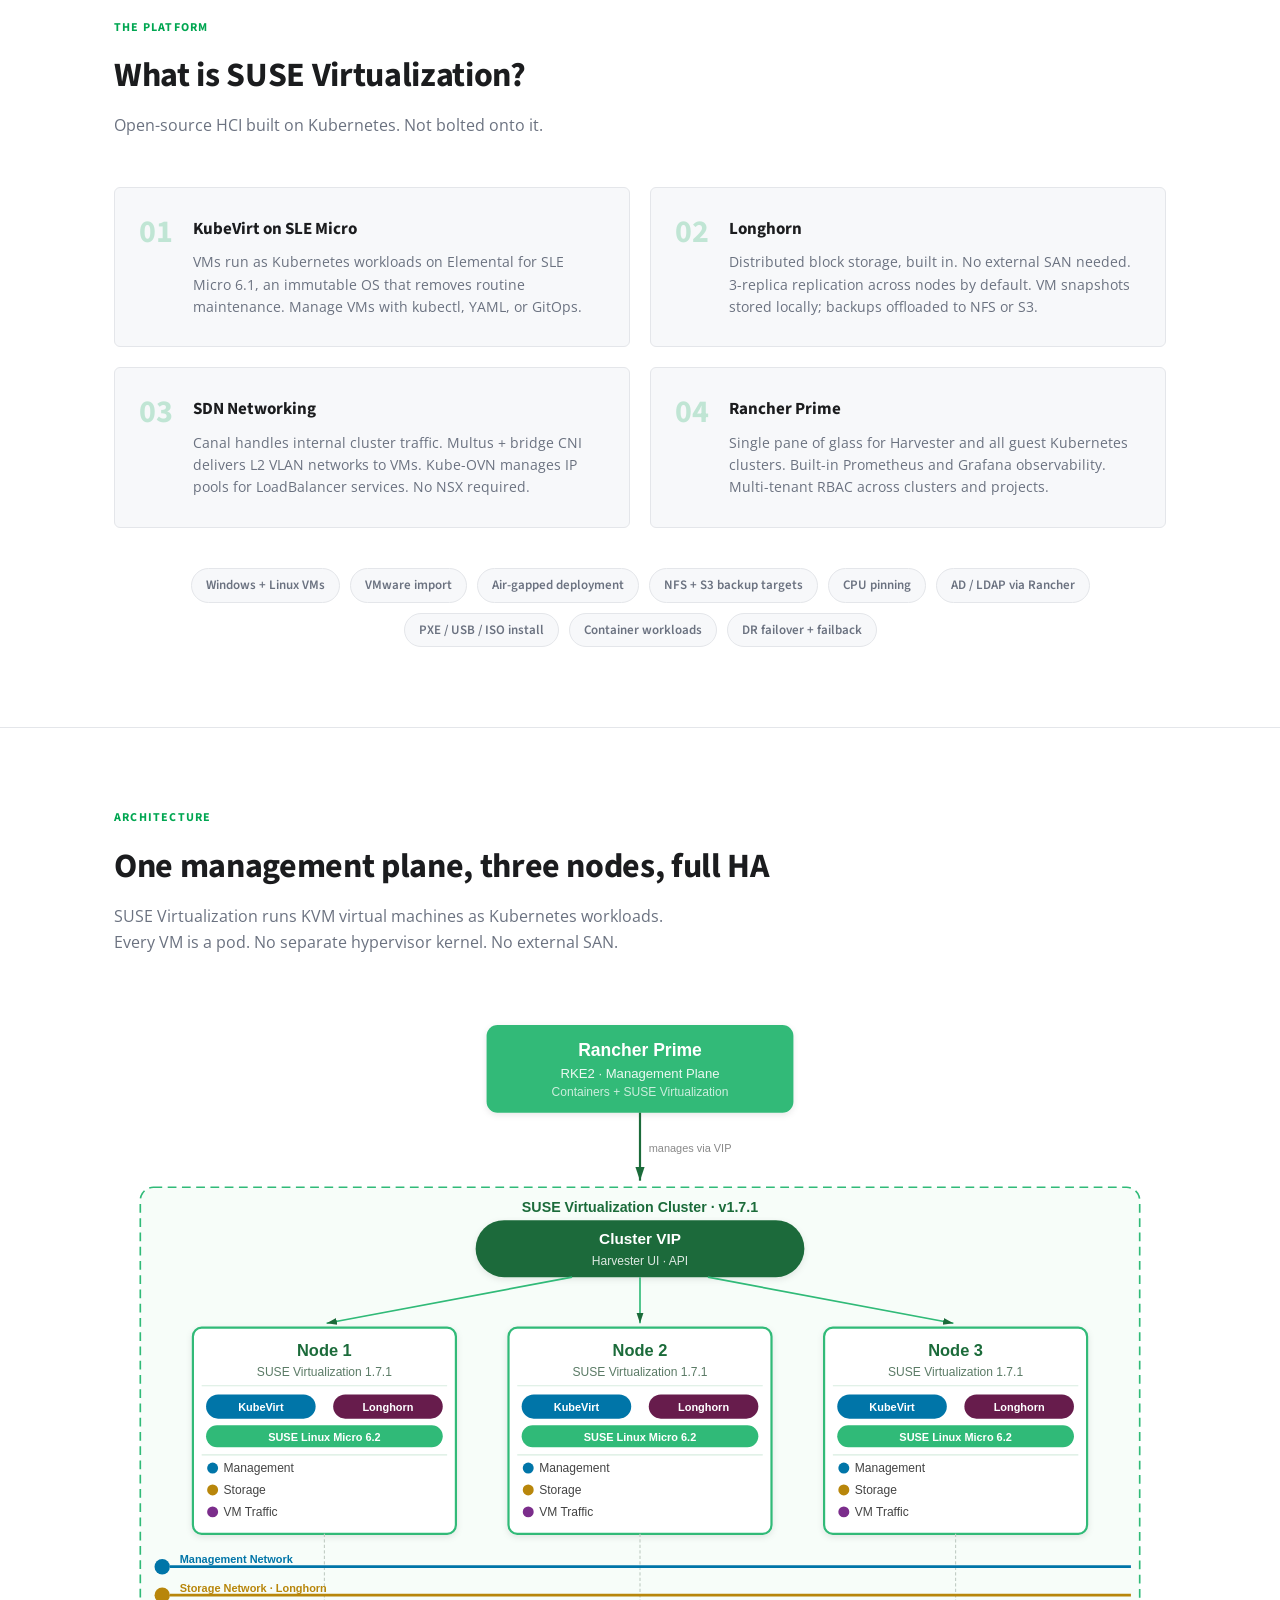
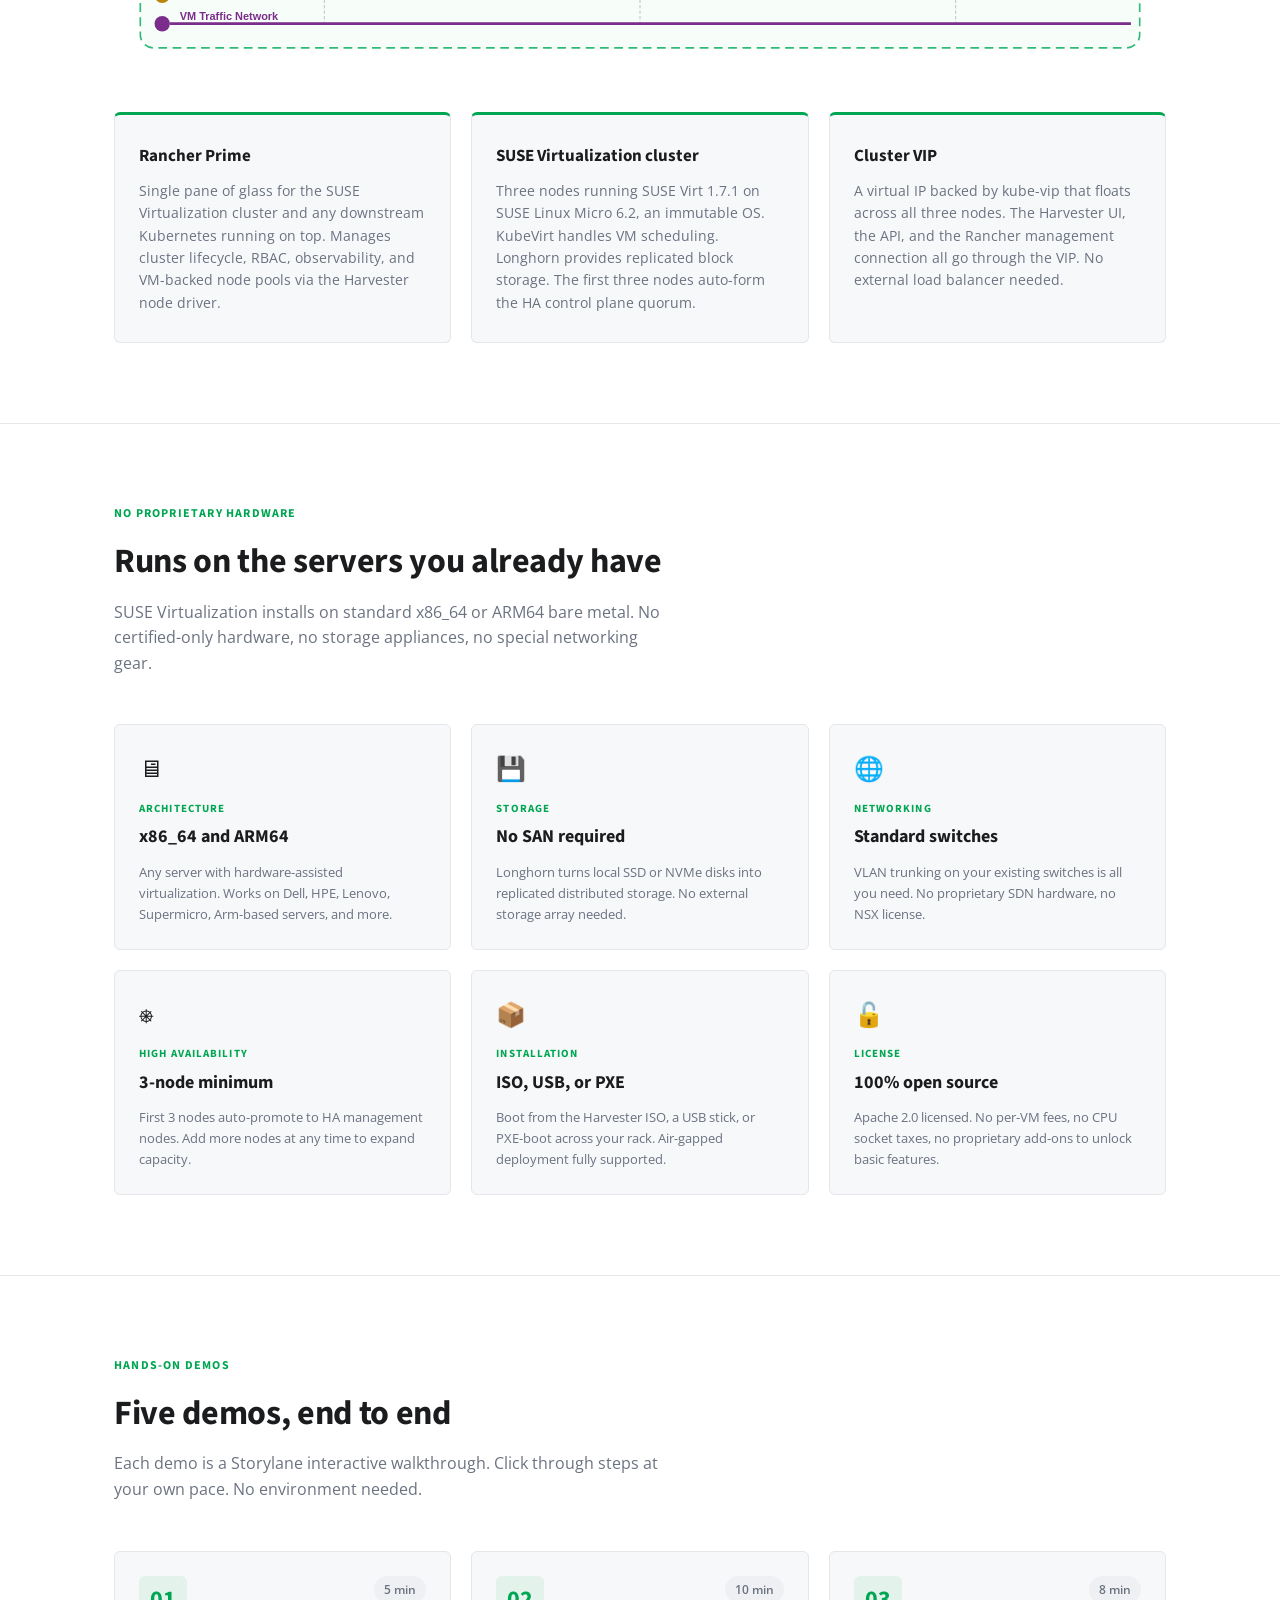
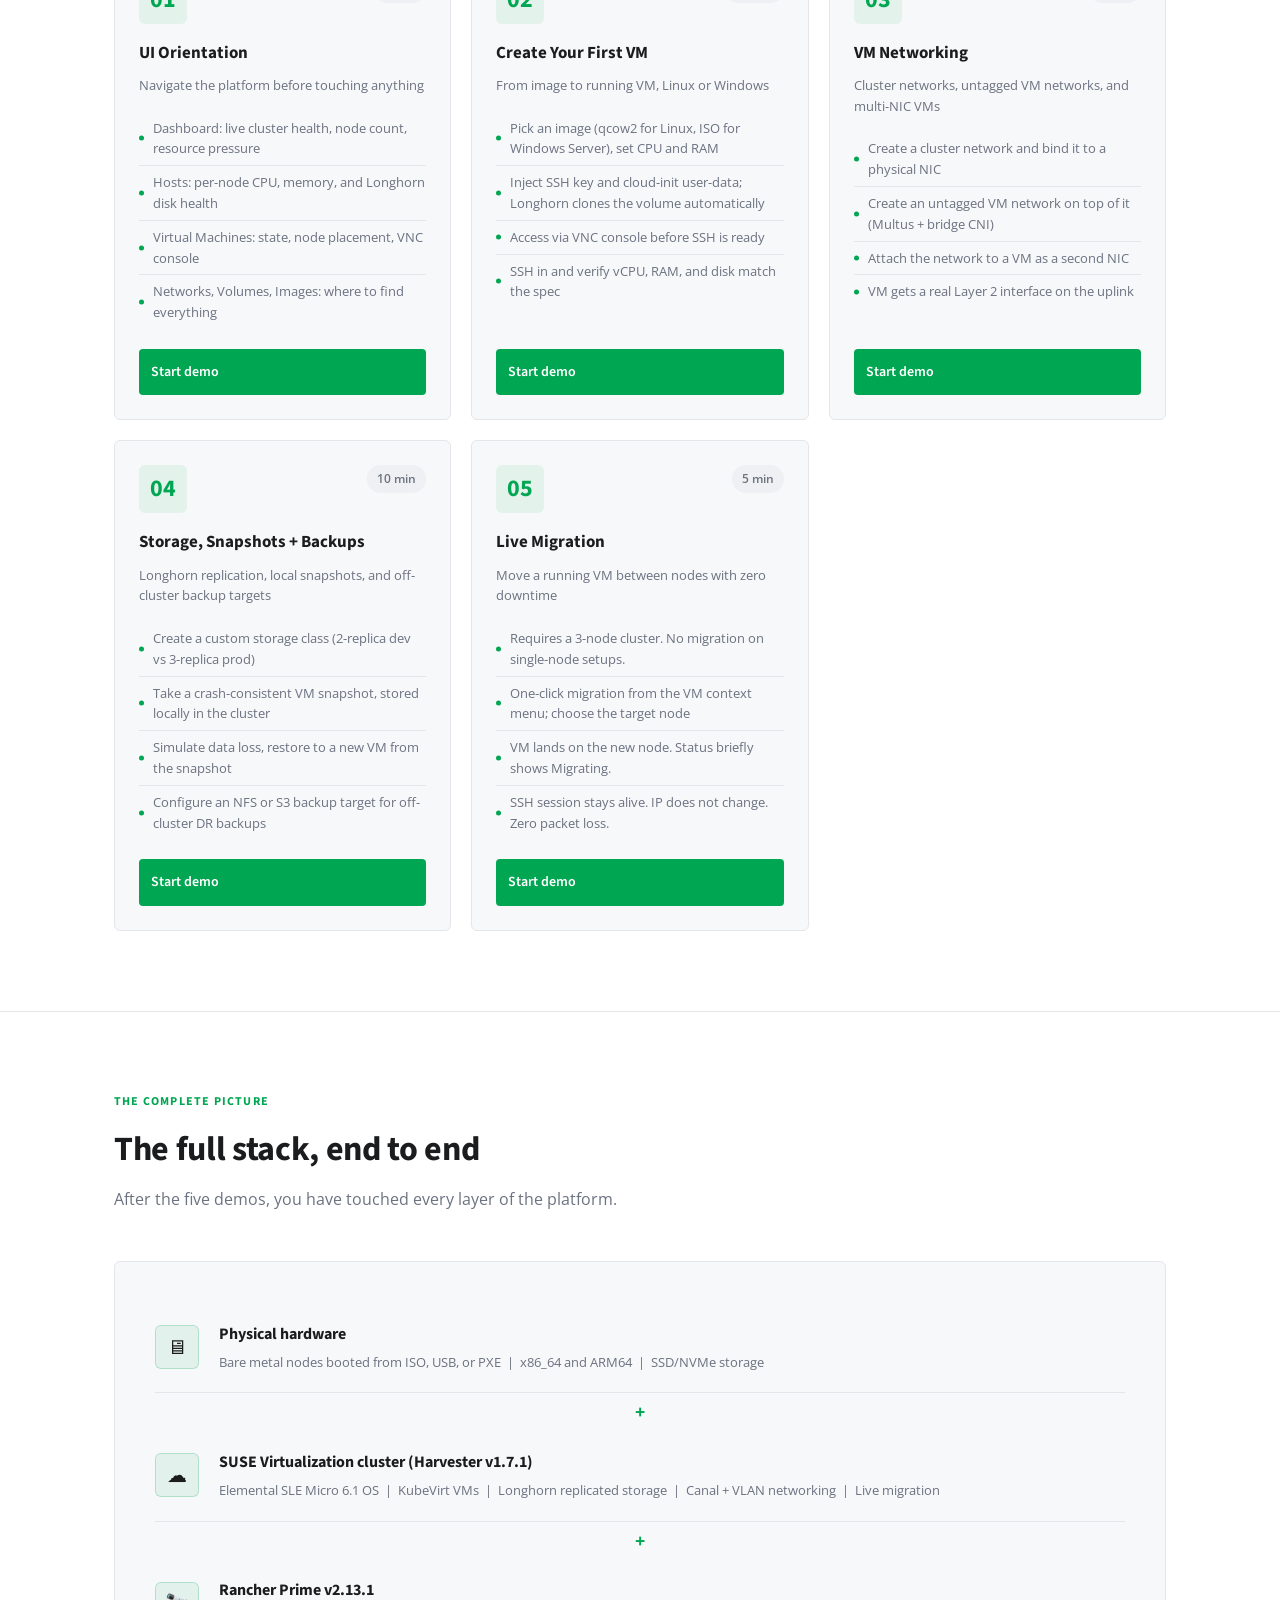
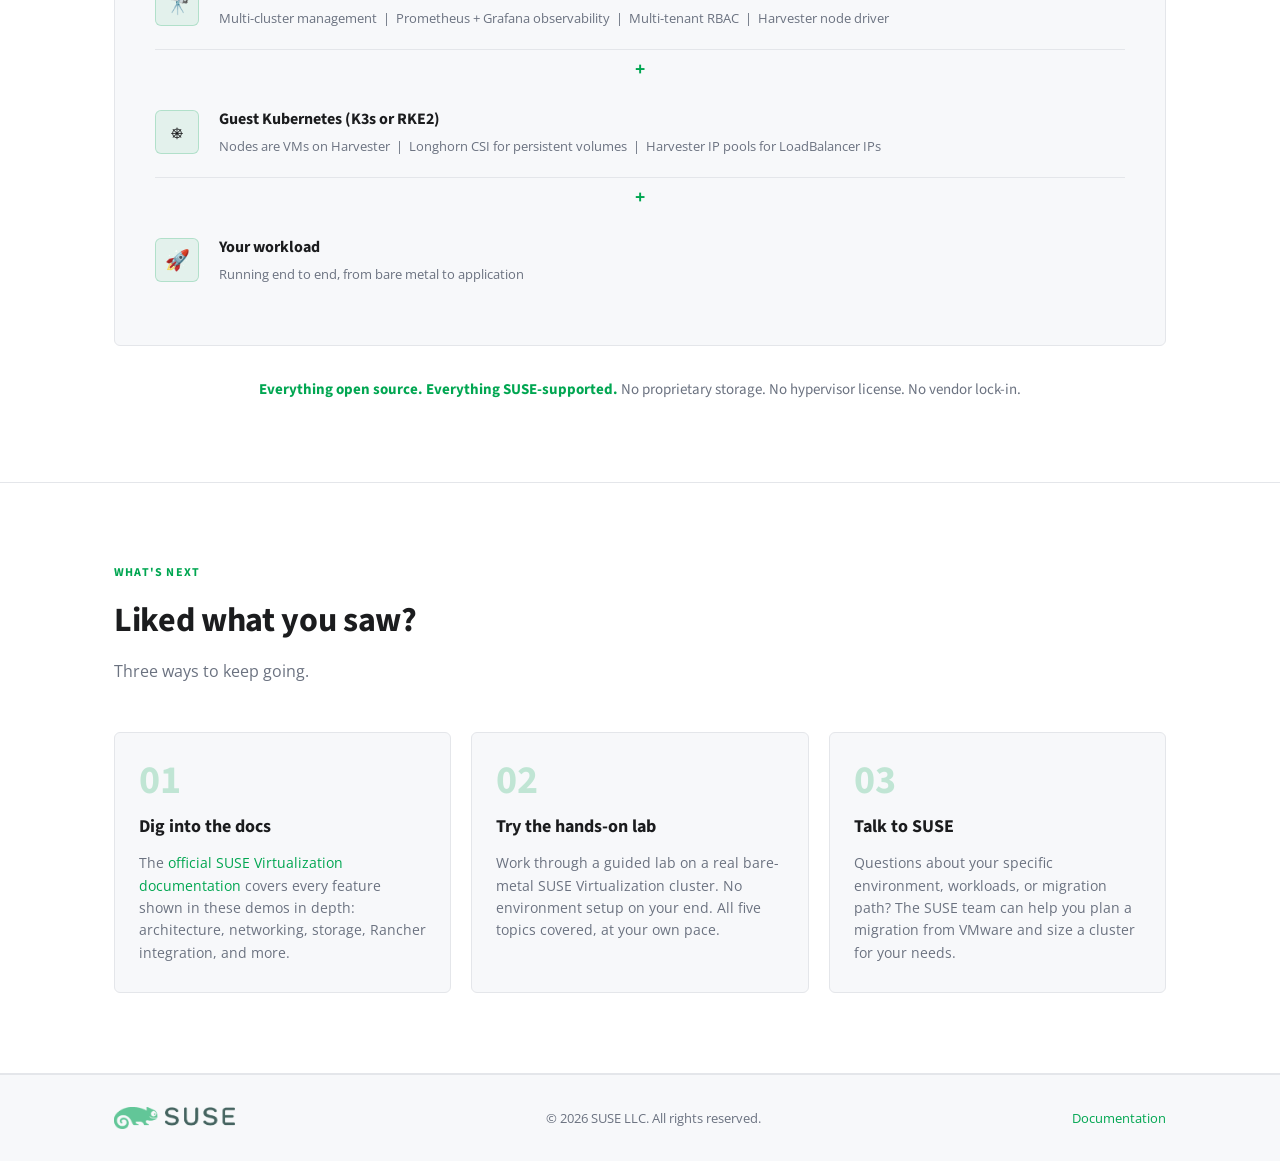
==== commit 768be160: "Fix arch section: remove intro text, fix diagram centering" ====
--- a/index.html
+++ b/index.html
@@ -154,11 +154,6 @@
     <h2 class="section-title">One management plane, three nodes, full HA</h2>
     <p class="section-sub">SUSE Virtualization runs KVM virtual machines as Kubernetes workloads. Every VM is a pod. No separate hypervisor kernel. No external SAN.</p>
 
-    <div class="arch-intro">
-      <p>KubeVirt schedules VMs across nodes the same way Kubernetes schedules containers. Longhorn replicates volumes across all three nodes with no external storage required. Rancher Prime sits above the cluster as a single management plane for both the HCI layer and any Kubernetes clusters provisioned on top of it.</p>
-      <p>The diagram below shows the reference topology used in this lab series: Rancher Prime managing a 3-node SUSE Virtualization cluster over a dedicated VIP, with three separate networks for management, storage, and VM traffic.</p>
-    </div>
-
     <div class="arch-diagram-wrap">
       <img src="img/suse-virt-architecture.svg" alt="SUSE Virtualization reference architecture: Rancher Prime managing a 3-node cluster with Management, Storage, and VM Traffic networks" class="arch-diagram-img">
     </div>
--- a/css/style.css
+++ b/css/style.css
@@ -207,17 +207,8 @@
 .section-sub { color: var(--gray); font-size: 16px; max-width: 560px; margin-bottom: 48px; }
 
 /* ── Architecture ────────────────────────────────────────────── */
-.arch-intro {
-  max-width: 780px;
-  margin-bottom: 36px;
-}
-.arch-intro p {
-  color: var(--gray);
-  font-size: 16px;
-  margin-bottom: 12px;
-}
 .arch-diagram-wrap {
-  margin: 0 -24px 48px;
+  margin-bottom: 40px;
 }
 .arch-diagram-img {
   width: 100%;
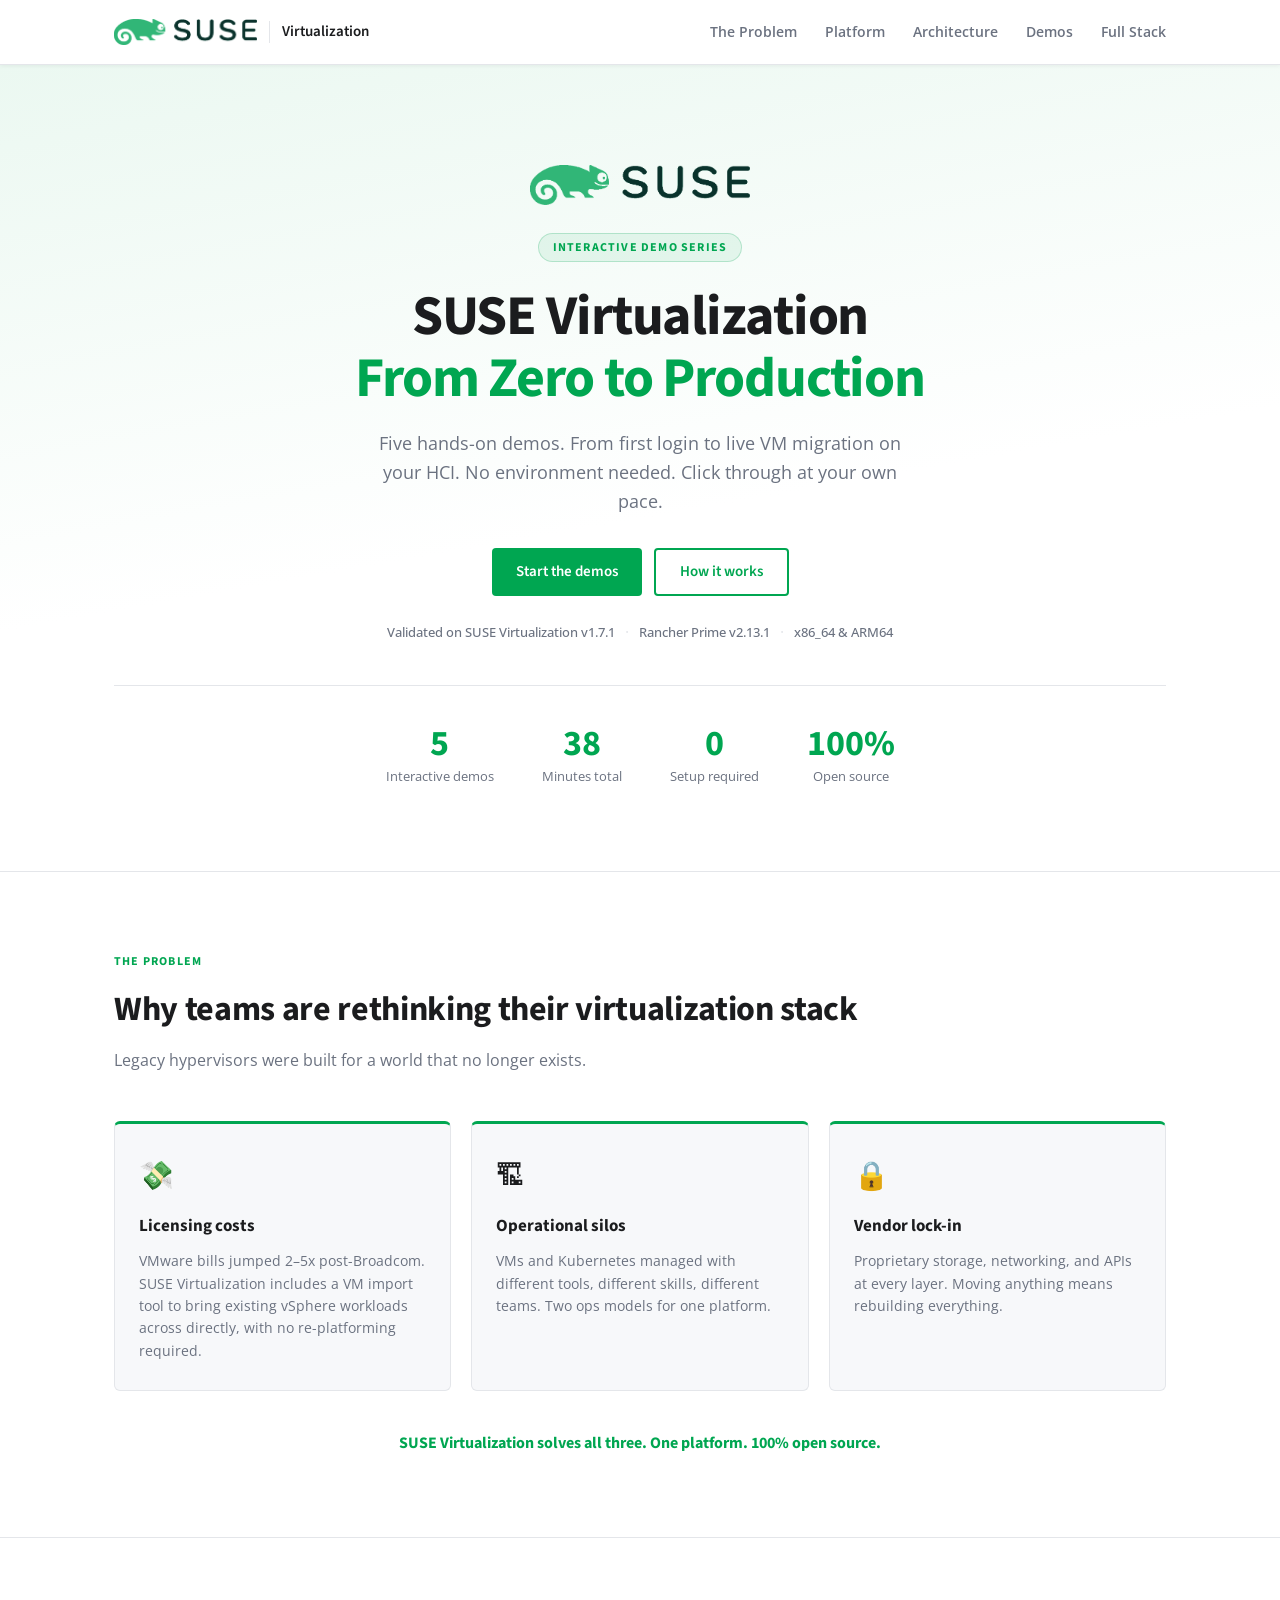
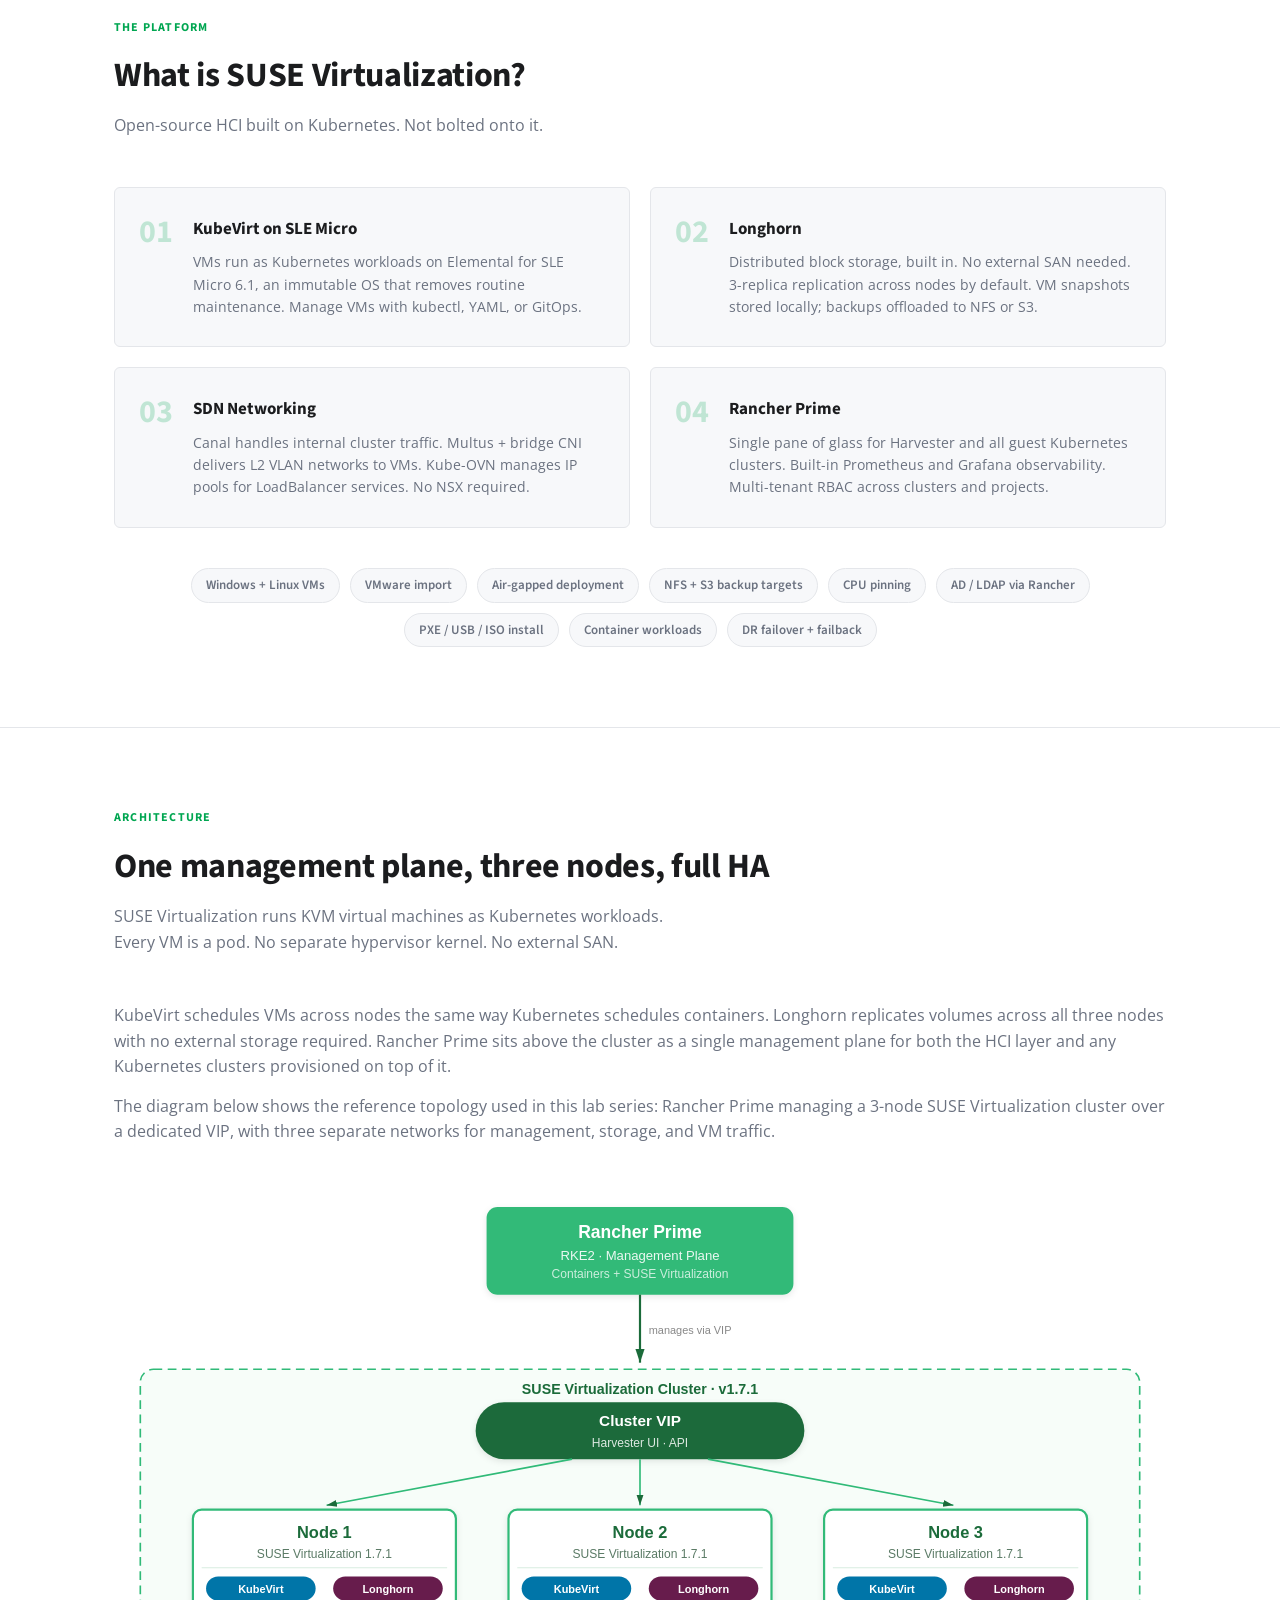
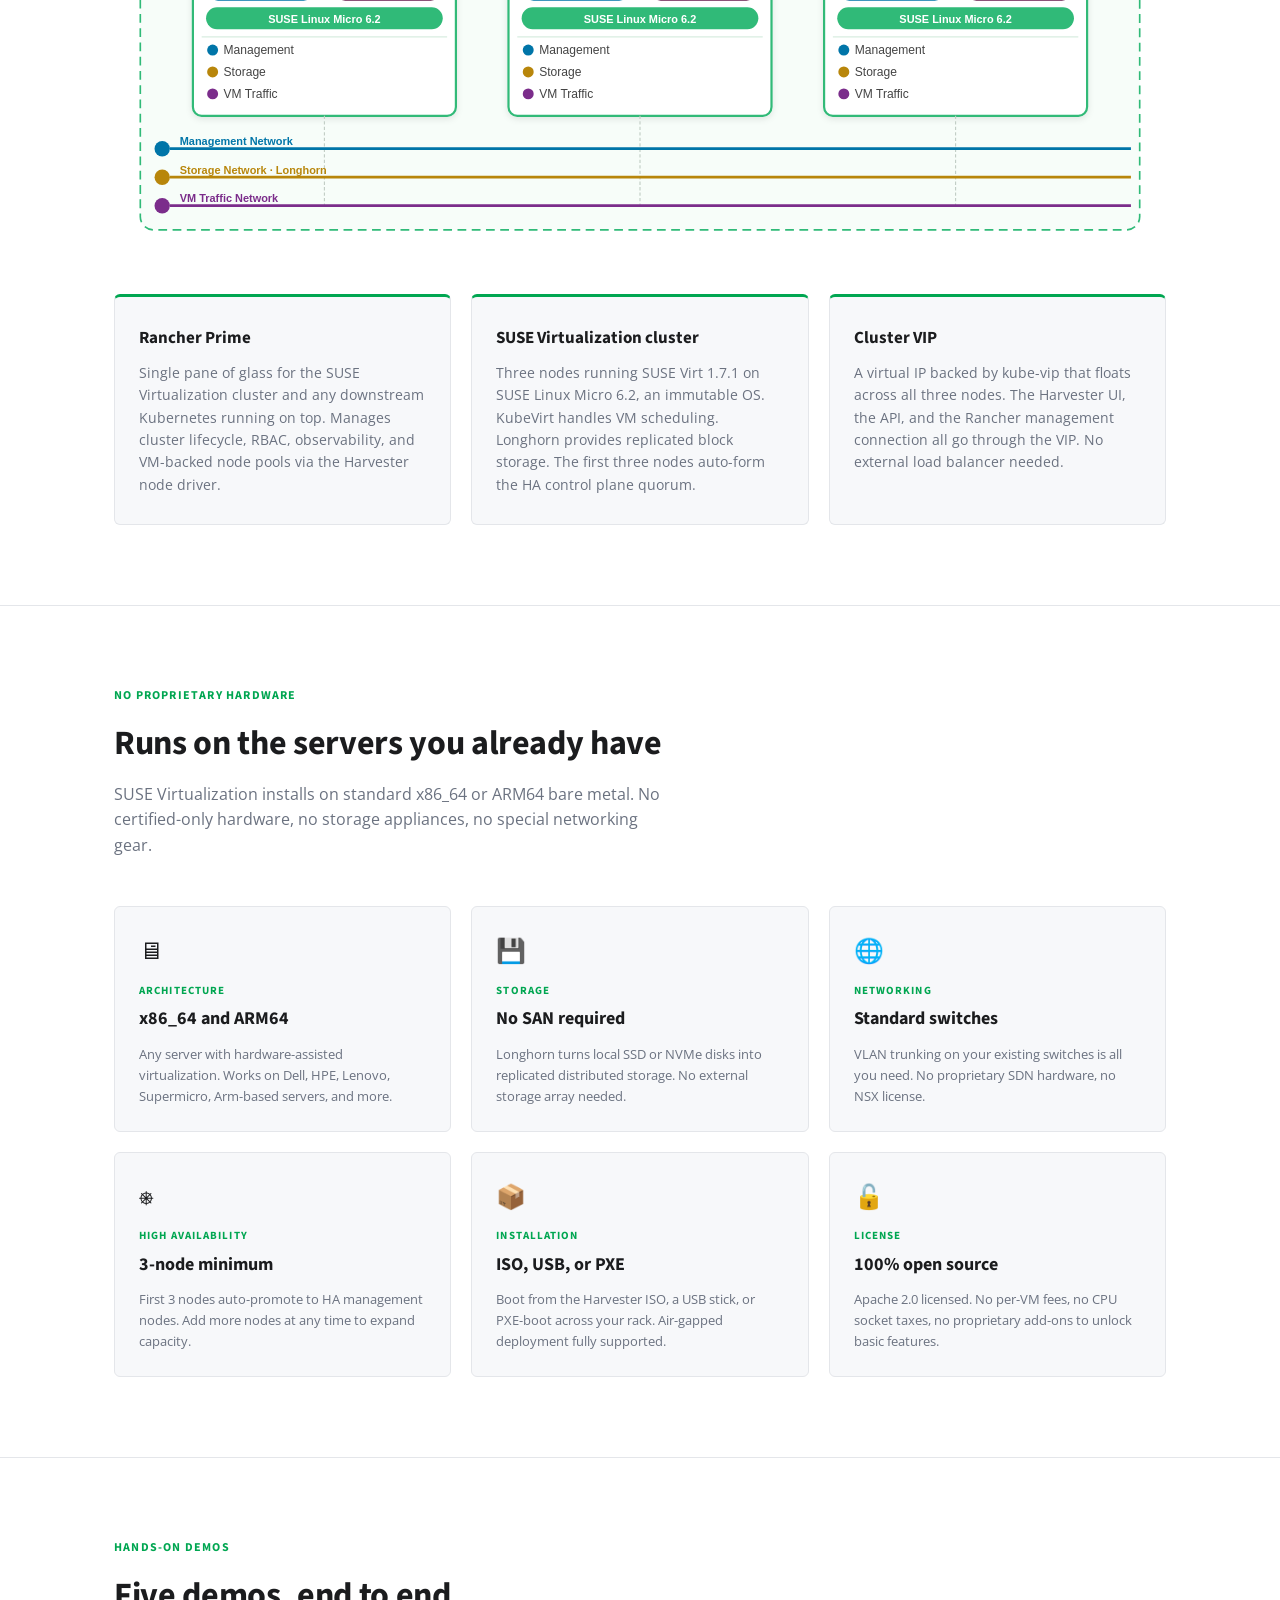
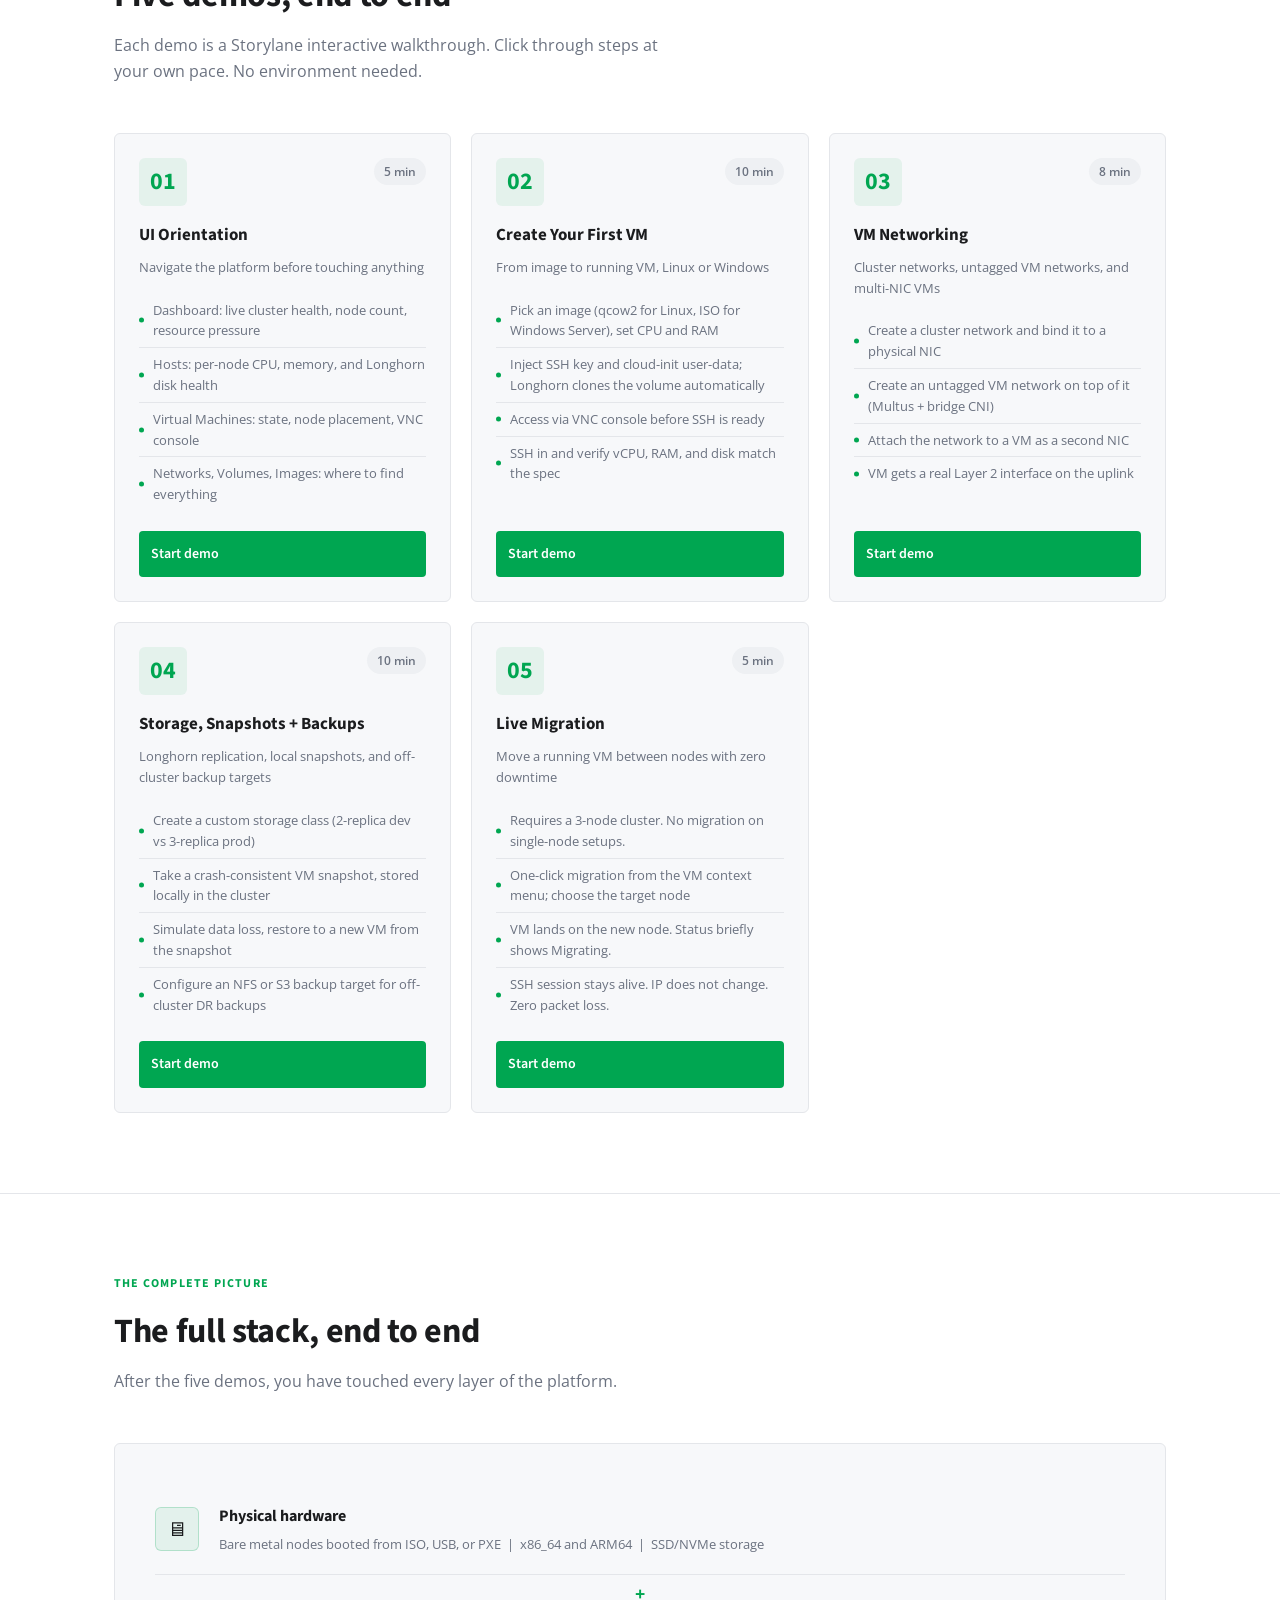
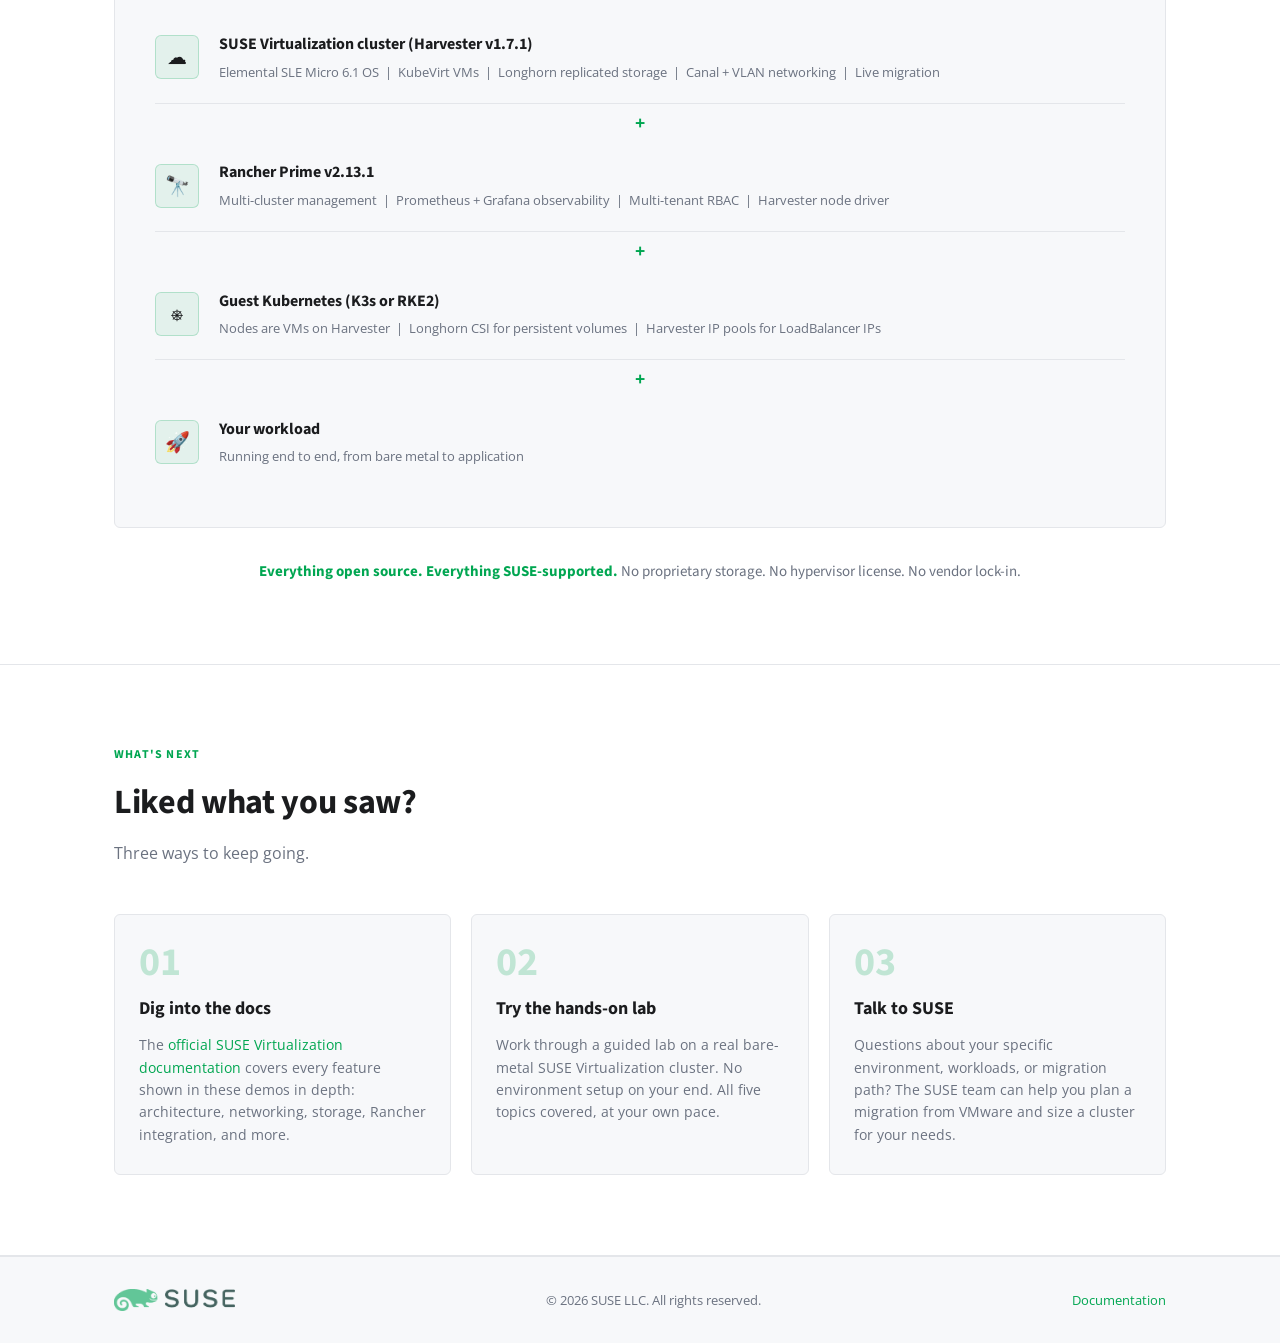
==== commit e9db37d4: "Restore arch intro text, fix typography to match page body style" ====
--- a/index.html
+++ b/index.html
@@ -154,6 +154,11 @@
     <h2 class="section-title">One management plane, three nodes, full HA</h2>
     <p class="section-sub">SUSE Virtualization runs KVM virtual machines as Kubernetes workloads. Every VM is a pod. No separate hypervisor kernel. No external SAN.</p>
 
+    <div class="arch-intro">
+      <p>KubeVirt schedules VMs across nodes the same way Kubernetes schedules containers. Longhorn replicates volumes across all three nodes with no external storage required. Rancher Prime sits above the cluster as a single management plane for both the HCI layer and any Kubernetes clusters provisioned on top of it.</p>
+      <p>The diagram below shows the reference topology used in this lab series: Rancher Prime managing a 3-node SUSE Virtualization cluster over a dedicated VIP, with three separate networks for management, storage, and VM traffic.</p>
+    </div>
+
     <div class="arch-diagram-wrap">
       <img src="img/suse-virt-architecture.svg" alt="SUSE Virtualization reference architecture: Rancher Prime managing a 3-node cluster with Management, Storage, and VM Traffic networks" class="arch-diagram-img">
     </div>
--- a/css/style.css
+++ b/css/style.css
@@ -207,6 +207,16 @@
 .section-sub { color: var(--gray); font-size: 16px; max-width: 560px; margin-bottom: 48px; }
 
 /* ── Architecture ────────────────────────────────────────────── */
+.arch-intro {
+  margin-bottom: 40px;
+}
+.arch-intro p {
+  font-family: var(--font-body);
+  font-size: 16px;
+  color: var(--gray);
+  line-height: 1.6;
+  margin-bottom: 14px;
+}
 .arch-diagram-wrap {
   margin-bottom: 40px;
 }
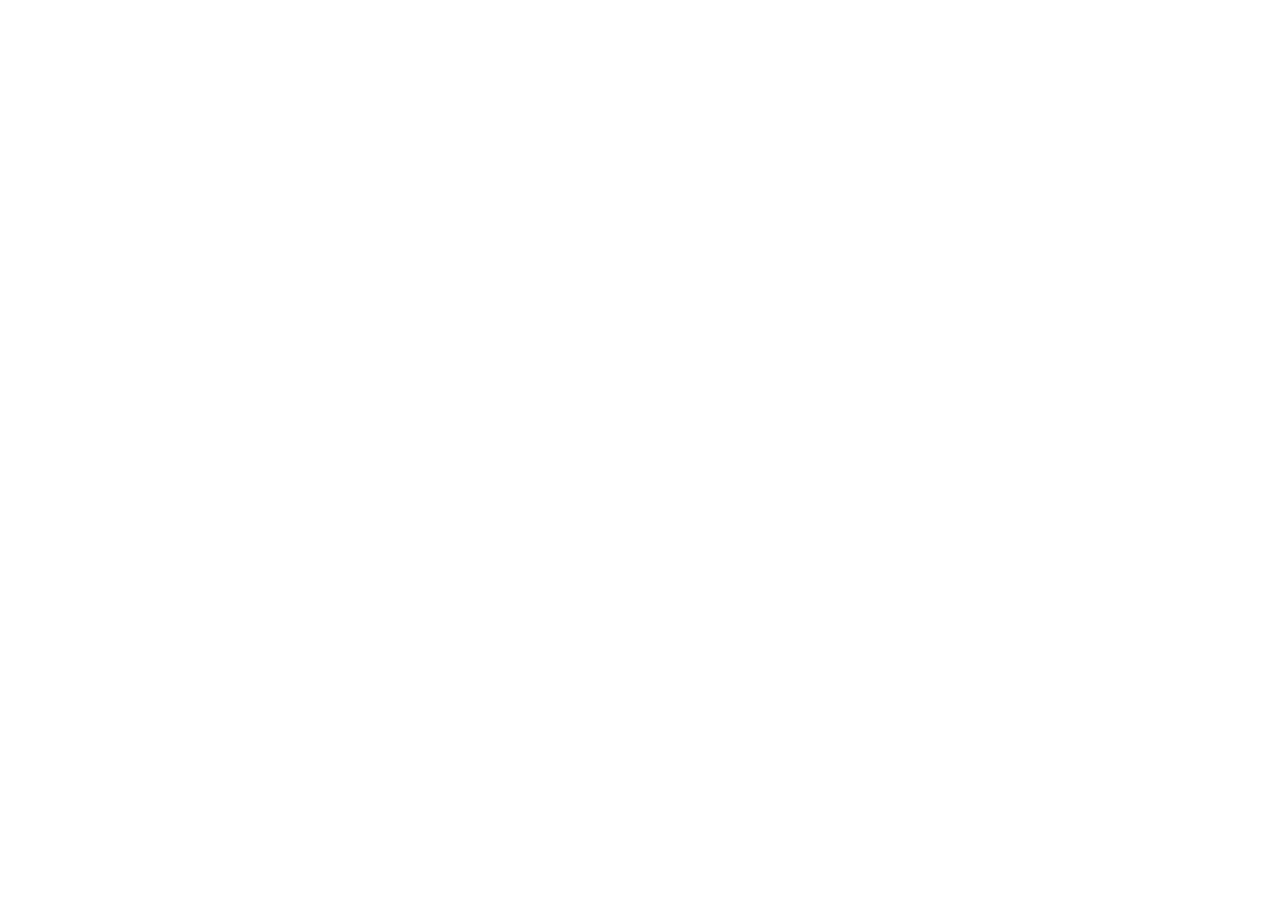
==== commit b0f278b8: "Replace demo hub with branded redirect to suse.com interactive labs Original site preserved on archi" ====
--- a/index.html
+++ b/index.html
@@ -3,420 +3,80 @@
 <head>
   <meta charset="UTF-8">
   <meta name="viewport" content="width=device-width, initial-scale=1.0">
-  <title>SUSE Virtualization: From Zero to Production</title>
-  <meta name="description" content="Six interactive Storylane demos covering SUSE Virtualization from first login to a running Kubernetes cluster on your HCI.">
+  <title>SUSE Virtualization: Interactive Labs Have Moved</title>
+  <meta name="description" content="The SUSE Virtualization interactive demos have moved to suse.com.">
+  <meta name="robots" content="noindex">
+  <link rel="canonical" href="https://www.suse.com/products/rancher/virtualization/interactive-labs/">
+  <meta http-equiv="refresh" content="3; url=https://www.suse.com/products/rancher/virtualization/interactive-labs/">
   <link rel="preconnect" href="https://fonts.googleapis.com">
   <link rel="preconnect" href="https://fonts.gstatic.com" crossorigin>
   <link href="https://fonts.googleapis.com/css2?family=Source+Sans+Pro:wght@400;600;700&family=Open+Sans:wght@400;500;600&display=swap" rel="stylesheet">
   <link rel="stylesheet" href="css/style.css">
+  <style>
+    body {
+      min-height: 100vh;
+      display: flex;
+      align-items: center;
+      justify-content: center;
+      background: var(--surface);
+    }
+    .moved-card {
+      max-width: 480px;
+      width: 100%;
+      margin: 24px;
+      padding: 48px 40px;
+      background: var(--bg);
+      border: 1px solid var(--border);
+      border-radius: 12px;
+      box-shadow: 0 4px 24px rgba(0, 0, 0, 0.06);
+      text-align: center;
+    }
+    .moved-logo { height: 32px; width: auto; margin-bottom: 28px; }
+    .moved-title {
+      font-family: var(--font-head);
+      font-size: 24px;
+      font-weight: 700;
+      color: var(--text);
+      margin-bottom: 12px;
+    }
+    .moved-body {
+      color: var(--gray);
+      font-size: 15px;
+      line-height: 1.6;
+      margin-bottom: 28px;
+    }
+    .moved-btn {
+      display: inline-flex;
+      align-items: center;
+      gap: 8px;
+      padding: 12px 28px;
+      background: var(--green);
+      color: #fff;
+      font-family: var(--font-head);
+      font-weight: 600;
+      font-size: 15px;
+      border-radius: 8px;
+      text-decoration: none;
+      transition: background 0.15s;
+    }
+    .moved-btn:hover { background: var(--green-alt); text-decoration: none; }
+    .moved-note {
+      margin-top: 20px;
+      font-size: 13px;
+      color: var(--gray);
+    }
+  </style>
 </head>
 <body>
-
-<!-- ── Nav ────────────────────────────────────────────────────── -->
-<nav>
-  <div class="nav-inner">
-    <a href="index.html" class="logo">
-      <img src="img/suse-logo.png" alt="SUSE" class="logo-img">
-      <span class="logo-divider"></span>
-      <span class="logo-product">Virtualization</span>
-    </a>
-    <div class="nav-links">
-      <a href="#problem">The Problem</a>
-      <a href="#platform">Platform</a>
-      <a href="#architecture">Architecture</a>
-      <a href="#demos">Demos</a>
-      <a href="#stack">Full Stack</a>
-    </div>
+  <div class="moved-card">
+    <img src="img/suse-logo.png" alt="SUSE" class="moved-logo">
+    <div class="moved-title">This demo hub has moved</div>
+    <p class="moved-body">The SUSE Virtualization interactive labs now live on suse.com. You'll be redirected automatically in a few seconds.</p>
+    <a href="https://www.suse.com/products/rancher/virtualization/interactive-labs/" class="moved-btn">Go to Interactive Labs →</a>
+    <div class="moved-note">suse.com/products/rancher/virtualization/interactive-labs</div>
   </div>
-</nav>
-
-<!-- ── Hero ───────────────────────────────────────────────────── -->
-<section class="hero">
-  <div class="container">
-    <img src="img/suse-logo.png" alt="SUSE" class="hero-logo">
-    <div class="hero-badge">Interactive Demo Series</div>
-    <h1>SUSE Virtualization<br><span class="accent">From Zero to Production</span></h1>
-    <p class="hero-sub">Five hands-on demos. From first login to live VM migration on your HCI. No environment needed. Click through at your own pace.</p>
-    <div class="hero-ctas">
-      <a href="#demos" class="btn btn-primary">Start the demos</a>
-      <a href="#platform" class="btn btn-outline">How it works</a>
-    </div>
-    <div class="hero-meta">
-      <span class="hero-version">Validated on SUSE Virtualization v1.7.1</span>
-      <span class="hero-meta-sep">·</span>
-      <span class="hero-version">Rancher Prime v2.13.1</span>
-      <span class="hero-meta-sep">·</span>
-      <span class="hero-version">x86_64 &amp; ARM64</span>
-    </div>
-    <div class="hero-stats">
-      <div class="stat">
-        <span class="stat-num">5</span>
-        <span class="stat-label">Interactive demos</span>
-      </div>
-      <div class="stat">
-        <span class="stat-num">38</span>
-        <span class="stat-label">Minutes total</span>
-      </div>
-      <div class="stat">
-        <span class="stat-num">0</span>
-        <span class="stat-label">Setup required</span>
-      </div>
-      <div class="stat">
-        <span class="stat-num">100%</span>
-        <span class="stat-label">Open source</span>
-      </div>
-    </div>
-  </div>
-</section>
-
-<!-- ── Problem ────────────────────────────────────────────────── -->
-<section id="problem">
-  <div class="container">
-    <div class="section-label">The problem</div>
-    <h2 class="section-title">Why teams are rethinking their virtualization stack</h2>
-    <p class="section-sub">Legacy hypervisors were built for a world that no longer exists.</p>
-    <div class="pain-grid">
-      <div class="pain-card">
-        <div class="pain-icon">💸</div>
-        <div class="pain-title">Licensing costs</div>
-        <p class="pain-body">VMware bills jumped 2–5x post-Broadcom. SUSE Virtualization includes a VM import tool to bring existing vSphere workloads across directly, with no re-platforming required.</p>
-      </div>
-      <div class="pain-card">
-        <div class="pain-icon">🏗</div>
-        <div class="pain-title">Operational silos</div>
-        <p class="pain-body">VMs and Kubernetes managed with different tools, different skills, different teams. Two ops models for one platform.</p>
-      </div>
-      <div class="pain-card">
-        <div class="pain-icon">🔒</div>
-        <div class="pain-title">Vendor lock-in</div>
-        <p class="pain-body">Proprietary storage, networking, and APIs at every layer. Moving anything means rebuilding everything.</p>
-      </div>
-    </div>
-    <p class="problem-cta">SUSE Virtualization solves all three. One platform. 100% open source.</p>
-  </div>
-</section>
-
-<!-- ── Platform ───────────────────────────────────────────────── -->
-<section id="platform">
-  <div class="container">
-    <div class="section-label">The platform</div>
-    <h2 class="section-title">What is SUSE Virtualization?</h2>
-    <p class="section-sub">Open-source HCI built on Kubernetes. Not bolted onto it.</p>
-    <div class="pillars-grid">
-      <div class="pillar-card">
-        <div class="pillar-num">01</div>
-        <div>
-          <div class="pillar-title">KubeVirt on SLE Micro</div>
-          <p class="pillar-body">VMs run as Kubernetes workloads on Elemental for SLE Micro 6.1, an immutable OS that removes routine maintenance. Manage VMs with kubectl, YAML, or GitOps.</p>
-        </div>
-      </div>
-      <div class="pillar-card">
-        <div class="pillar-num">02</div>
-        <div>
-          <div class="pillar-title">Longhorn</div>
-          <p class="pillar-body">Distributed block storage, built in. No external SAN needed. 3-replica replication across nodes by default. VM snapshots stored locally; backups offloaded to NFS or S3.</p>
-        </div>
-      </div>
-      <div class="pillar-card">
-        <div class="pillar-num">03</div>
-        <div>
-          <div class="pillar-title">SDN Networking</div>
-          <p class="pillar-body">Canal handles internal cluster traffic. Multus + bridge CNI delivers L2 VLAN networks to VMs. Kube-OVN manages IP pools for LoadBalancer services. No NSX required.</p>
-        </div>
-      </div>
-      <div class="pillar-card">
-        <div class="pillar-num">04</div>
-        <div>
-          <div class="pillar-title">Rancher Prime</div>
-          <p class="pillar-body">Single pane of glass for Harvester and all guest Kubernetes clusters. Built-in Prometheus and Grafana observability. Multi-tenant RBAC across clusters and projects.</p>
-        </div>
-      </div>
-    </div>
-
-    <div class="feature-strip">
-      <span class="feature-pill">Windows + Linux VMs</span>
-      <span class="feature-pill">VMware import</span>
-      <span class="feature-pill">Air-gapped deployment</span>
-      <span class="feature-pill">NFS + S3 backup targets</span>
-      <span class="feature-pill">CPU pinning</span>
-      <span class="feature-pill">AD / LDAP via Rancher</span>
-      <span class="feature-pill">PXE / USB / ISO install</span>
-      <span class="feature-pill">Container workloads</span>
-      <span class="feature-pill">DR failover + failback</span>
-    </div>
-  </div>
-</section>
-
-<!-- ── Architecture ───────────────────────────────────────────── -->
-<section id="architecture">
-  <div class="container">
-    <div class="section-label">Architecture</div>
-    <h2 class="section-title">One management plane, three nodes, full HA</h2>
-    <p class="section-sub">SUSE Virtualization runs KVM virtual machines as Kubernetes workloads. Every VM is a pod. No separate hypervisor kernel. No external SAN.</p>
-
-    <div class="arch-intro">
-      <p>KubeVirt schedules VMs across nodes the same way Kubernetes schedules containers. Longhorn replicates volumes across all three nodes with no external storage required. Rancher Prime sits above the cluster as a single management plane for both the HCI layer and any Kubernetes clusters provisioned on top of it.</p>
-      <p>The diagram below shows the reference topology used in this lab series: Rancher Prime managing a 3-node SUSE Virtualization cluster over a dedicated VIP, with three separate networks for management, storage, and VM traffic.</p>
-    </div>
-
-    <div class="arch-diagram-wrap">
-      <img src="img/suse-virt-architecture.svg" alt="SUSE Virtualization reference architecture: Rancher Prime managing a 3-node cluster with Management, Storage, and VM Traffic networks" class="arch-diagram-img">
-    </div>
-
-    <div class="pain-grid">
-      <div class="pain-card">
-        <div class="pain-title">Rancher Prime</div>
-        <p class="pain-body">Single pane of glass for the SUSE Virtualization cluster and any downstream Kubernetes running on top. Manages cluster lifecycle, RBAC, observability, and VM-backed node pools via the Harvester node driver.</p>
-      </div>
-      <div class="pain-card">
-        <div class="pain-title">SUSE Virtualization cluster</div>
-        <p class="pain-body">Three nodes running SUSE Virt 1.7.1 on SUSE Linux Micro 6.2, an immutable OS. KubeVirt handles VM scheduling. Longhorn provides replicated block storage. The first three nodes auto-form the HA control plane quorum.</p>
-      </div>
-      <div class="pain-card">
-        <div class="pain-title">Cluster VIP</div>
-        <p class="pain-body">A virtual IP backed by kube-vip that floats across all three nodes. The Harvester UI, the API, and the Rancher management connection all go through the VIP. No external load balancer needed.</p>
-      </div>
-    </div>
-  </div>
-</section>
-
-<!-- ── Requirements ───────────────────────────────────────────── -->
-<section id="requirements">
-  <div class="container">
-    <div class="section-label">No proprietary hardware</div>
-    <h2 class="section-title">Runs on the servers you already have</h2>
-    <p class="section-sub">SUSE Virtualization installs on standard x86_64 or ARM64 bare metal. No certified-only hardware, no storage appliances, no special networking gear.</p>
-    <div class="req-grid">
-
-      <div class="req-card">
-        <div class="req-icon">🖥</div>
-        <div class="req-label">Architecture</div>
-        <div class="req-spec">x86_64 and ARM64</div>
-        <p class="req-note">Any server with hardware-assisted virtualization. Works on Dell, HPE, Lenovo, Supermicro, Arm-based servers, and more.</p>
-      </div>
-
-      <div class="req-card">
-        <div class="req-icon">💾</div>
-        <div class="req-label">Storage</div>
-        <div class="req-spec">No SAN required</div>
-        <p class="req-note">Longhorn turns local SSD or NVMe disks into replicated distributed storage. No external storage array needed.</p>
-      </div>
-
-      <div class="req-card">
-        <div class="req-icon">🌐</div>
-        <div class="req-label">Networking</div>
-        <div class="req-spec">Standard switches</div>
-        <p class="req-note">VLAN trunking on your existing switches is all you need. No proprietary SDN hardware, no NSX license.</p>
-      </div>
-
-      <div class="req-card">
-        <div class="req-icon">⎈</div>
-        <div class="req-label">High availability</div>
-        <div class="req-spec">3-node minimum</div>
-        <p class="req-note">First 3 nodes auto-promote to HA management nodes. Add more nodes at any time to expand capacity.</p>
-      </div>
-
-      <div class="req-card">
-        <div class="req-icon">📦</div>
-        <div class="req-label">Installation</div>
-        <div class="req-spec">ISO, USB, or PXE</div>
-        <p class="req-note">Boot from the Harvester ISO, a USB stick, or PXE-boot across your rack. Air-gapped deployment fully supported.</p>
-      </div>
-
-      <div class="req-card">
-        <div class="req-icon">🔓</div>
-        <div class="req-label">License</div>
-        <div class="req-spec">100% open source</div>
-        <p class="req-note">Apache 2.0 licensed. No per-VM fees, no CPU socket taxes, no proprietary add-ons to unlock basic features.</p>
-      </div>
-
-    </div>
-  </div>
-</section>
-
-<!-- ── Demos ──────────────────────────────────────────────────── -->
-<section id="demos">
-  <div class="container">
-    <div class="section-label">Hands-on demos</div>
-    <h2 class="section-title">Five demos, end to end</h2>
-    <p class="section-sub">Each demo is a Storylane interactive walkthrough. Click through steps at your own pace. No environment needed.</p>
-    <div class="demos-grid">
-
-      <div class="demo-card">
-        <div class="demo-header">
-          <div class="demo-num">01</div>
-          <span class="demo-duration">5 min</span>
-        </div>
-        <div class="demo-title">UI Orientation</div>
-        <div class="demo-sub">Navigate the platform before touching anything</div>
-        <ul class="demo-points">
-          <li>Dashboard: live cluster health, node count, resource pressure</li>
-          <li>Hosts: per-node CPU, memory, and Longhorn disk health</li>
-          <li>Virtual Machines: state, node placement, VNC console</li>
-          <li>Networks, Volumes, Images: where to find everything</li>
-        </ul>
-        <a href="lab.html?lab=01" target="_blank" class="btn-demo">Start demo</a>
-      </div>
-
-      <div class="demo-card">
-        <div class="demo-header">
-          <div class="demo-num">02</div>
-          <span class="demo-duration">10 min</span>
-        </div>
-        <div class="demo-title">Create Your First VM</div>
-        <div class="demo-sub">From image to running VM, Linux or Windows</div>
-        <ul class="demo-points">
-          <li>Pick an image (qcow2 for Linux, ISO for Windows Server), set CPU and RAM</li>
-          <li>Inject SSH key and cloud-init user-data; Longhorn clones the volume automatically</li>
-          <li>Access via VNC console before SSH is ready</li>
-          <li>SSH in and verify vCPU, RAM, and disk match the spec</li>
-        </ul>
-        <a href="lab.html?lab=02" target="_blank" class="btn-demo">Start demo</a>
-      </div>
-
-      <div class="demo-card">
-        <div class="demo-header">
-          <div class="demo-num">03</div>
-          <span class="demo-duration">8 min</span>
-        </div>
-        <div class="demo-title">VM Networking</div>
-        <div class="demo-sub">Cluster networks, untagged VM networks, and multi-NIC VMs</div>
-        <ul class="demo-points">
-          <li>Create a cluster network and bind it to a physical NIC</li>
-          <li>Create an untagged VM network on top of it (Multus + bridge CNI)</li>
-          <li>Attach the network to a VM as a second NIC</li>
-          <li>VM gets a real Layer 2 interface on the uplink</li>
-        </ul>
-        <a href="lab.html?lab=03" target="_blank" class="btn-demo">Start demo</a>
-      </div>
-
-      <div class="demo-card">
-        <div class="demo-header">
-          <div class="demo-num">04</div>
-          <span class="demo-duration">10 min</span>
-        </div>
-        <div class="demo-title">Storage, Snapshots + Backups</div>
-        <div class="demo-sub">Longhorn replication, local snapshots, and off-cluster backup targets</div>
-        <ul class="demo-points">
-          <li>Create a custom storage class (2-replica dev vs 3-replica prod)</li>
-          <li>Take a crash-consistent VM snapshot, stored locally in the cluster</li>
-          <li>Simulate data loss, restore to a new VM from the snapshot</li>
-          <li>Configure an NFS or S3 backup target for off-cluster DR backups</li>
-        </ul>
-        <a href="lab.html?lab=04" target="_blank" class="btn-demo">Start demo</a>
-      </div>
-
-      <div class="demo-card">
-        <div class="demo-header">
-          <div class="demo-num">05</div>
-          <span class="demo-duration">5 min</span>
-        </div>
-        <div class="demo-title">Live Migration</div>
-        <div class="demo-sub">Move a running VM between nodes with zero downtime</div>
-        <ul class="demo-points">
-          <li>Requires a 3-node cluster. No migration on single-node setups.</li>
-          <li>One-click migration from the VM context menu; choose the target node</li>
-          <li>VM lands on the new node. Status briefly shows Migrating.</li>
-          <li>SSH session stays alive. IP does not change. Zero packet loss.</li>
-        </ul>
-        <a href="lab.html?lab=05" target="_blank" class="btn-demo">Start demo</a>
-      </div>
-
-
-    </div>
-  </div>
-</section>
-
-<!-- ── Full Stack ─────────────────────────────────────────────── -->
-<section id="stack">
-  <div class="container">
-    <div class="section-label">The complete picture</div>
-    <h2 class="section-title">The full stack, end to end</h2>
-    <p class="section-sub">After the five demos, you have touched every layer of the platform.</p>
-    <div class="stack-diagram">
-      <div class="stack-layer">
-        <div class="stack-icon">🖥</div>
-        <div class="stack-info">
-          <div class="stack-name">Physical hardware</div>
-          <div class="stack-desc">Bare metal nodes booted from ISO, USB, or PXE &nbsp;|&nbsp; x86_64 and ARM64 &nbsp;|&nbsp; SSD/NVMe storage</div>
-        </div>
-      </div>
-      <div class="stack-connector">+</div>
-      <div class="stack-layer">
-        <div class="stack-icon">☁️</div>
-        <div class="stack-info">
-          <div class="stack-name">SUSE Virtualization cluster (Harvester v1.7.1)</div>
-          <div class="stack-desc">Elemental SLE Micro 6.1 OS &nbsp;|&nbsp; KubeVirt VMs &nbsp;|&nbsp; Longhorn replicated storage &nbsp;|&nbsp; Canal + VLAN networking &nbsp;|&nbsp; Live migration</div>
-        </div>
-      </div>
-      <div class="stack-connector">+</div>
-      <div class="stack-layer">
-        <div class="stack-icon">🔭</div>
-        <div class="stack-info">
-          <div class="stack-name">Rancher Prime v2.13.1</div>
-          <div class="stack-desc">Multi-cluster management &nbsp;|&nbsp; Prometheus + Grafana observability &nbsp;|&nbsp; Multi-tenant RBAC &nbsp;|&nbsp; Harvester node driver</div>
-        </div>
-      </div>
-      <div class="stack-connector">+</div>
-      <div class="stack-layer">
-        <div class="stack-icon">⎈</div>
-        <div class="stack-info">
-          <div class="stack-name">Guest Kubernetes (K3s or RKE2)</div>
-          <div class="stack-desc">Nodes are VMs on Harvester &nbsp;|&nbsp; Longhorn CSI for persistent volumes &nbsp;|&nbsp; Harvester IP pools for LoadBalancer IPs</div>
-        </div>
-      </div>
-      <div class="stack-connector">+</div>
-      <div class="stack-layer">
-        <div class="stack-icon">🚀</div>
-        <div class="stack-info">
-          <div class="stack-name">Your workload</div>
-          <div class="stack-desc">Running end to end, from bare metal to application</div>
-        </div>
-      </div>
-    </div>
-    <p class="stack-footer">
-      Everything open source. Everything SUSE-supported.
-      <span> No proprietary storage. No hypervisor license. No vendor lock-in.</span>
-    </p>
-  </div>
-</section>
-
-<!-- ── Next Steps ─────────────────────────────────────────────── -->
-<section>
-  <div class="container">
-    <div class="section-label">What's next</div>
-    <h2 class="section-title">Liked what you saw?</h2>
-    <p class="section-sub">Three ways to keep going.</p>
-    <div class="steps-grid">
-      <div class="step-card">
-        <div class="step-n">01</div>
-        <div class="step-title">Dig into the docs</div>
-        <p class="step-body">The <a href="https://documentation.suse.com/cloudnative/virtualization/" target="_blank">official SUSE Virtualization documentation</a> covers every feature shown in these demos in depth: architecture, networking, storage, Rancher integration, and more.</p>
-      </div>
-      <div class="step-card">
-        <div class="step-n">02</div>
-        <div class="step-title">Try the hands-on lab</div>
-        <p class="step-body">Work through a guided lab on a real bare-metal SUSE Virtualization cluster. No environment setup on your end. All five topics covered, at your own pace.</p>
-      </div>
-      <div class="step-card">
-        <div class="step-n">03</div>
-        <div class="step-title">Talk to SUSE</div>
-        <p class="step-body">Questions about your specific environment, workloads, or migration path? The SUSE team can help you plan a migration from VMware and size a cluster for your needs.</p>
-      </div>
-    </div>
-  </div>
-</section>
-
-<!-- ── Footer ─────────────────────────────────────────────────── -->
-<footer>
-  <div class="container">
-    <div class="footer-inner">
-      <img src="img/suse-logo.png" alt="SUSE" class="footer-logo-img">
-      <span>© 2026 SUSE LLC. All rights reserved.</span>
-      <a href="https://documentation.suse.com/cloudnative/virtualization/" target="_blank">Documentation</a>
-    </div>
-  </div>
-</footer>
-
+  <script>
+    window.location.replace("https://www.suse.com/products/rancher/virtualization/interactive-labs/");
+  </script>
 </body>
 </html>
